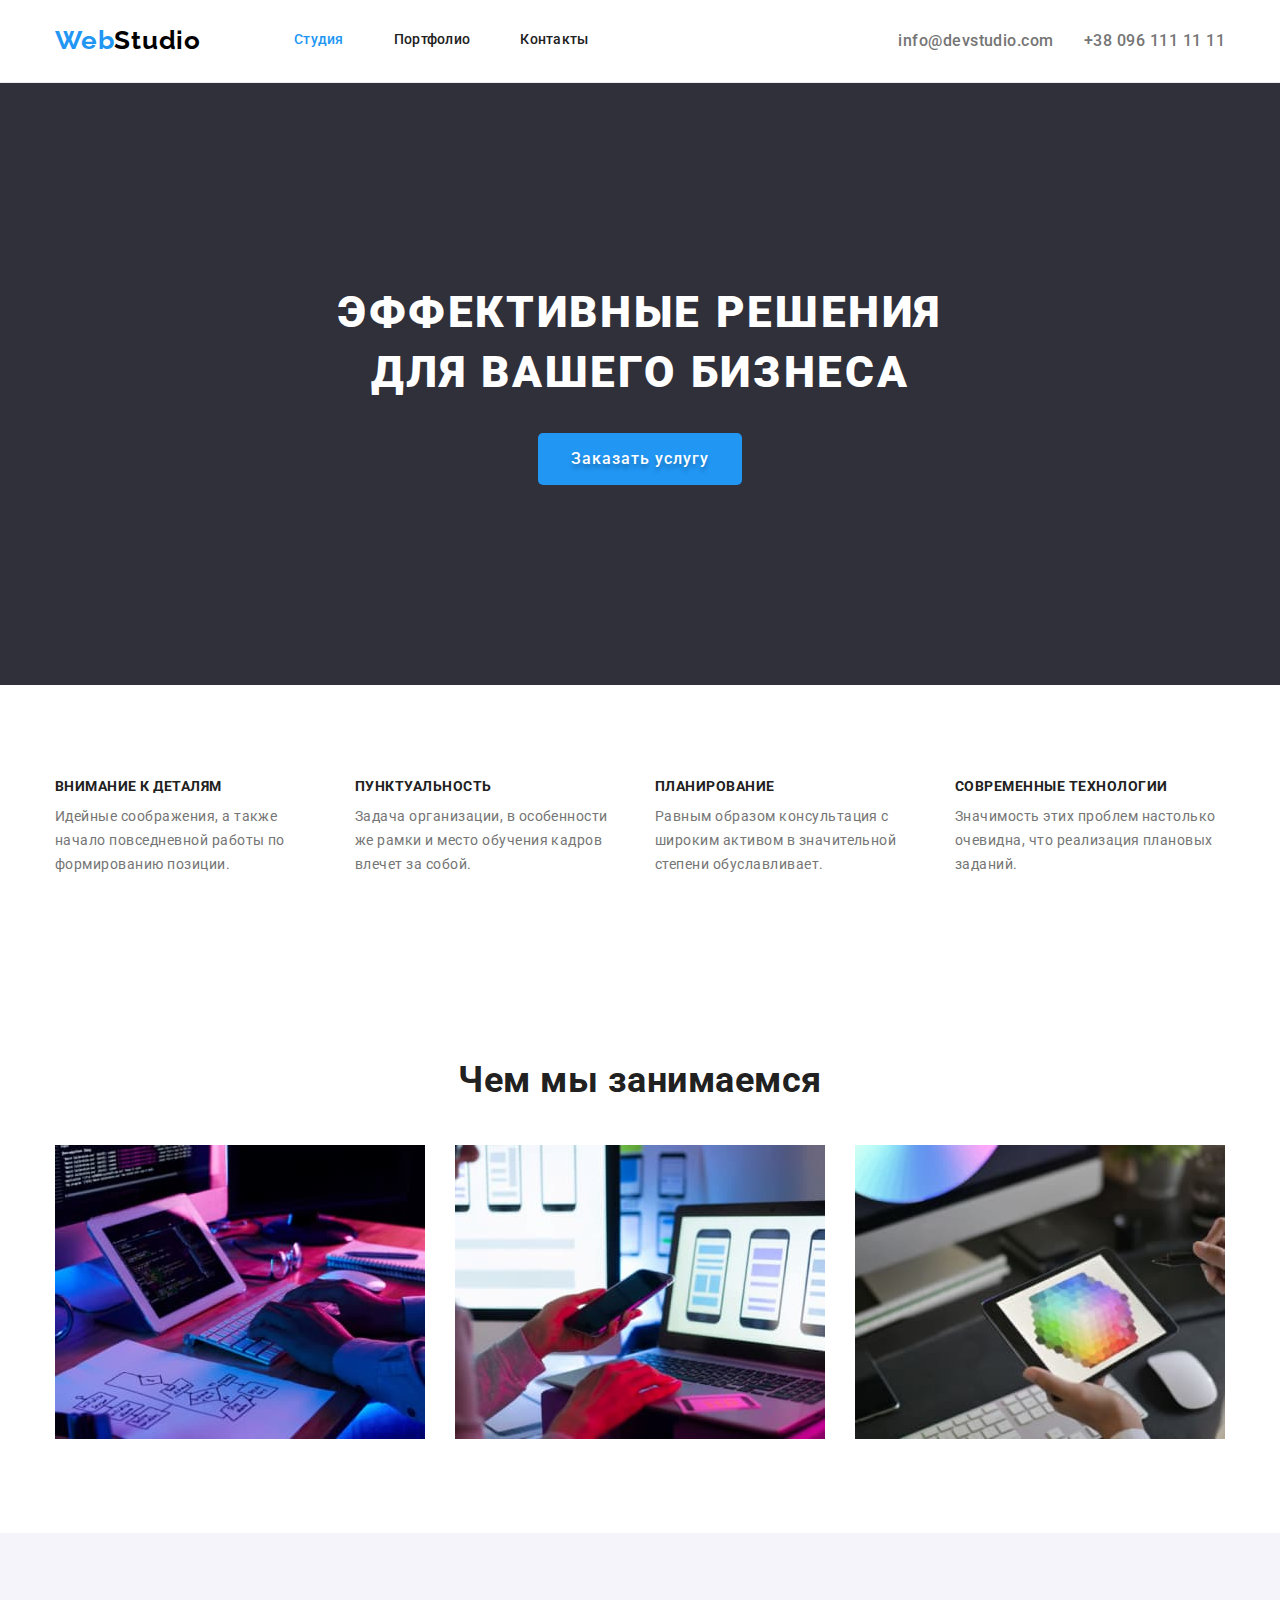
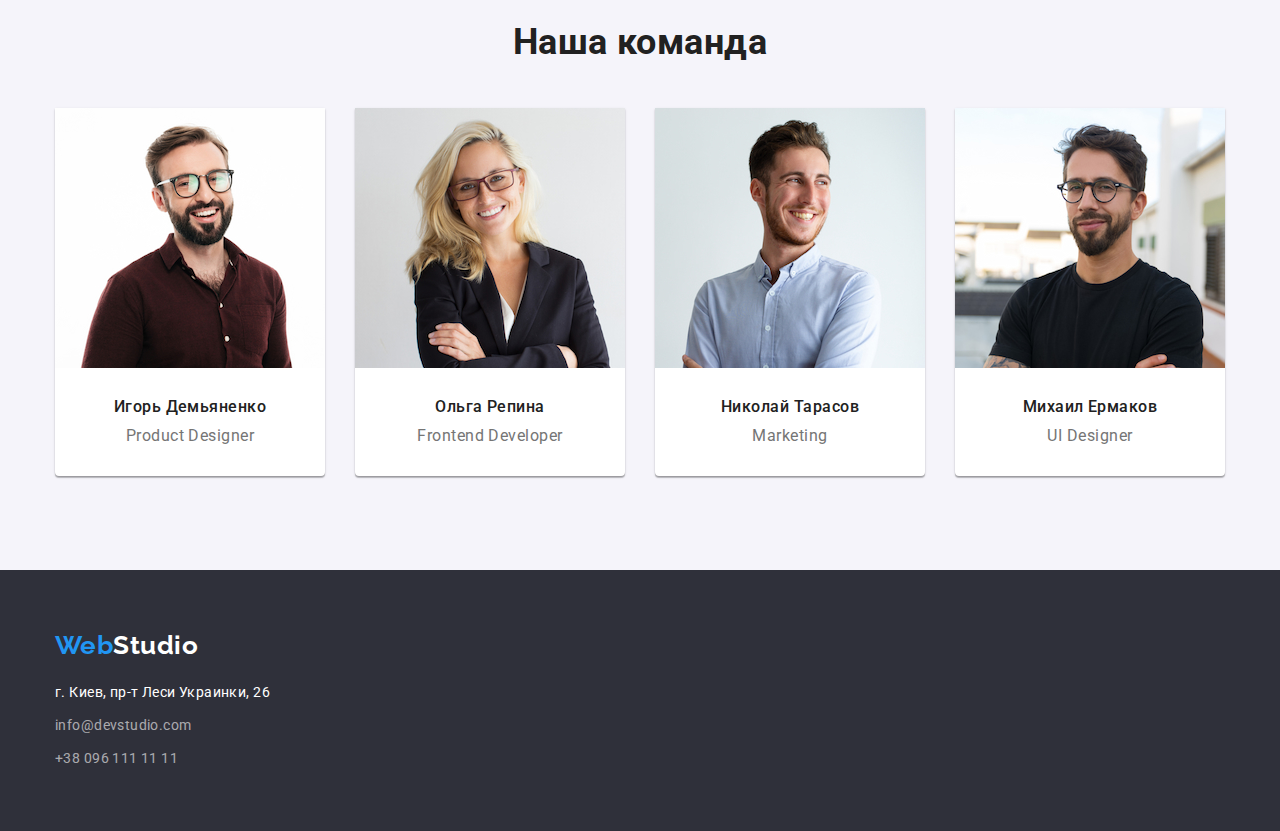
==== index.html @ 769a302e "Добавление файлов" ====
<!DOCTYPE html>
<html lang="ru">
  <head>
    <meta http-equiv="X-UA-Compatible" content="IE=Edge" />
    <meta charset="UTF-8" />
    <meta name="viewport" content="width=device-width, intial-scale=1.0" />
    <link
      href="https://fonts.googleapis.com/css2?family=Raleway:wght@700&family=Roboto:wght@400;500;700;900&display=swap"
      rel="stylesheet"
    />
    <link
      rel="stylesheet"
      href="https://cdnjs.cloudflare.com/ajax/libs/modern-normalize/1.0.0/modern-normalize.min.css"
    />
    <link rel="stylesheet" href="./css/styles.css" />
    <title>Webstudio</title>
  </head>
  <body>
    <!--Шапка страницы-->
    <header class="page-header">
      <!--Навигация страницы-->
      <div class="container nav-address">
        <nav class="nav">
          <ul class="site-nav list">
            <li>
              <a href="./index.html" class="logo"><span>Web</span>Studio</a>
            </li>
            <li class="list-item">
              <a href="./index.html" class="link active">Студия</a>
            </li>
            <li class="list-item">
              <a href="./portfolio.html" class="link">Портфолио</a>
            </li>
            <li class="list-item">
              <a href="./index.html" class="link">Контакты</a>
            </li>
          </ul>
        </nav>
        <ul class="address list">
          <li class="address-item">
            <a href="mailto:info@devstudio.com" class="site-address"
              >info@devstudio.com</a
            >
          </li>
          <li class="address-item">
            <a href="tel:+380961111111" class="site-address"
              >+38 096 111 11 11</a
            >
          </li>
        </ul>
      </div>
    </header>
    <!--Уникальный контент страницы-->
    <main>
      <!--Героик-->
      <section class="section hero">
        <div class="container">
          <h1 class="title-hero">Эффективные решения для вашего бизнеса</h1>
          <button type="button" class="button-hero">Заказать услугу</button>
        </div>
      </section>
      <!--Особенности-->
      <section class="section features">
        <div class="container">
          <h2 class="section-title visually-hidden">Особенности</h2>
          <ul class="list features-card">
            <li class="features-item">
              <h3 class="section-title">Внимание к деталям</h3>
              <p>
                Идейные соображения, а также начало повседневной работы по
                формированию позиции.
              </p>
            </li>

            <li class="features-item">
              <h3 class="section-title">Пунктуальность</h3>
              <p>
                Задача организации, в особенности же рамки и место обучения
                кадров влечет за собой.
              </p>
            </li>

            <li class="features-item">
              <h3 class="section-title">Планирование</h3>
              <p>
                Равным образом консультация с широким активом в значительной
                степени обуславливает.
              </p>
            </li>

            <li class="features-item">
              <h3 class="section-title">Современные технологии</h3>
              <p>
                Значимость этих проблем настолько очевидна, что реализация
                плановых заданий.
              </p>
            </li>
          </ul>
        </div>
      </section>
      <!--Чем мы занимаемся-->
      <section class="section features non-padding">
        <div class="container">
          <h2 class="section-title">Чем мы занимаемся</h2>
          <ul class="list ocupation-card">
            <li class="ocupation-item">
              <img
                src="./img/works-one.jpg"
                alt="Изображение рук на клавиатуре"
                width="370"
              />
            </li>
            <li class="ocupation-item">
              <img
                src="./img/works-two.jpg"
                alt="Изображение рук с телефоном"
                width="370"
              />
            </li>
            <li class="ocupation-item">
              <img
                src="./img/works-tree.jpg"
                alt="Изображение рук с планшетом"
                width="370"
              />
            </li>
          </ul>
        </div>
      </section>
      <!--Наша команда-->
      <section class="section teams">
        <div class="container">
          <h2 class="section-title">Наша команда</h2>
          <ul class="list teams-card">
            <li class="teams-item">
              <img
                src="./img/product-designer.jpg"
                alt="Игорь Демьяненко"
                width="270"
              />
              <div class="teams-item-name">
                <h3 class="section-title">Игорь Демьяненко</h3>
                <p lang="en">Product Designer</p>
              </div>
            </li>
            <li class="teams-item">
              <img src="./img/developer.jpg" alt="Ольга Репина" width="270" />
              <div class="teams-item-name">
                <h3 class="section-title">Ольга Репина</h3>
                <p lang="en">Frontend Developer</p>
              </div>
            </li>
            <li class="teams-item">
              <img
                src="./img/marketing.jpg"
                alt="Николай Тарасов"
                width="270"
              />
              <div class="teams-item-name">
                <h3 class="section-title">Николай Тарасов</h3>
                <p lang="en">Marketing</p>
              </div>
            </li>
            <li class="teams-item">
              <img src="./img/designer.jpg" alt="Михаил Ермаков" width="270" />
              <div class="teams-item-name">
                <h3 class="section-title">Михаил Ермаков</h3>
                <p lang="en">UI Designer</p>
              </div>
            </li>
          </ul>
        </div>
      </section>
    </main>
    <!--Подвал-->
    <footer class="footer">
      <div class="container">
        <div class="footer-logo-address">
          <a href="./index.html" class="footer-logo"><span>Web</span>Studio</a>
          <address class="footer-address">
            <p>г. Киев, пр-т Леси Украинки, 26</p>
            <a href="mailto:info@devstudio.com">info@devstudio.com</a>
            <a href="tel:+380961111111">+38 096 111 11 11</a>
          </address>
        </div>
      </div>
    </footer>
  </body>
</html>
---- css/styles.css ----
/*Цвет текста  для Студио #000000 */
/*Цвет текста  для заголовков #212121 */
/*Цвет текста  для хиро и футера #FFFFFF*/
/*Цвет текста  основной #757575 */
/*Цвет текста  акцент #2196F3 */
/*Цвет текста  акцент контент #188CE8 */
/*Цвет текста  адрес футера rgba(255, 255, 255, 0.6) */
/*Цвет для фона Особенности и чем мы занимаемся  #E5E5E5 */
/*Цвет для фона для хиро #2F303A */
/*Цвет для фона для шапки #FFFFFF */
/*Цвет для фона наша команда #FFFFFF */
/*Цвет для фона для футера #2F303A */
/*Цвет для фона вторая страница #E5E5E5 */
/*Цвет для фона для кнопок стр #F5F4FA */
/*Шрифт основной Roboto 400, 500, 700, 900 */
/*Шрифт основной Raleway 700 */

:root {
  --color-black: #000000;
  --color-white: #ffffff;
  --color-title: #212121;
  --color-text: #757575;
  --color-blue: #2196f3;
  --color-f-address: rgba(255, 255, 255, 0.6);
  --color-back-hf: #2f303a;
  --color-features: #e5e5e5;
  --color-bg-filter: #f5f4fa;
}
/*=============Components===============*/

html {
  box-sizing: border-box;
}

*,
*::after,
*::before {
  box-sizing: inherit;
}

h1,
h2,
h3,
p {
  margin-top: 0;
  margin-bottom: 0;
}

ul,
ol {
  margin-top: 0;
  margin-bottom: 0;
  padding-left: 0;
}

img {
  display: block;
}

body {
  background-color: var(--color-white);
  color: var(--color-text);
  font-family: Roboto, -apple-system, BlinkMacSystemFont, avenir next, avenir,
    segoe ui, helvetica neue, helvetica, Ubuntu, roboto, noto, arial, sans-serif;
  letter-spacing: 0.03em;
}

.visually-hidden {
  position: absolute !important;
  clip: rect(1px 1px 1px 1px);
  clip: rect(1px, 1px, 1px, 1px);
  padding: 0 !important;
  border: 0 !important;
  height: 1px !important;
  width: 1px !important;
  overflow: hidden;
}

.container {
  width: 1200px;
  padding-left: 15px;
  padding-right: 15px;
  margin: 0 auto;
}

.list {
  list-style: none;
}

.section {
  padding-bottom: 94px;
  padding-top: 94px;
}

/*=============End Components===============*/

/*=============HEADER=======================*/

.page-header {
  border-bottom: 1px solid #ececec;
}

.site-nav,
.address {
  display: flex;
}

/*=============LOGO=======================*/

.site-nav .logo {
  display: block;
  padding-top: 25px;
  padding-bottom: 24px;
  margin-right: 93px;

  color: var(--color-black);

  font-family: Raleway, -apple-system, BlinkMacSystemFont, avenir next, avenir,
    segoe ui, helvetica neue, helvetica, Ubuntu, roboto, noto, arial, sans-serif;
  font-weight: 700;
  font-size: 26px;
  line-height: 1.2;
  letter-spacing: 0.03em;
  text-decoration: none;
}

.site-nav .logo > span {
  color: var(--color-blue);
}

/*============= END LOGO=================*/

/*============= NAVIGATION - ADDRESS=================*/

.nav-address {
  display: flex;
  justify-content: space-between;
}

.site-nav .link {
  display: block;
  padding-top: 32px;
  padding-bottom: 32px;

  color: var(--color-title);

  font-weight: 500;
  letter-spacing: 0.02em;
  font-size: 14px;
  line-height: 1.14;
  text-decoration: none;
}

.site-nav .link:hover,
.site-nav .link:focus {
  color: var(--color-blue);
}

.list-item:not(:last-child) {
  margin-right: 50px;
}

.address-item:last-child {
  margin-left: 30px;
}

.link.active {
  color: var(--color-blue);
}
.address .site-address {
  display: block;
  padding-top: 32px;
  padding-bottom: 32px;

  color: var(--color-text);

  font-weight: 500;
  font-size: 16px;
  line-height: 1.14;
  text-decoration: none;
}

.address .site-address:hover,
.address .site-address:focus {
  color: var(--color-blue);
}

/*=============END NAVIGATION - ADDRESS=================*/

/*============= HERO =================*/

.section.hero {
  padding-bottom: 200px;
  padding-top: 200px;
}

.hero {
  background-color: var(--color-back-hf);
}

.section .title-hero {
  width: 640px;
  margin: 0 auto 30px;

  color: var(--color-white);
  text-transform: uppercase;
  font-weight: 900;
  font-size: 44px;
  line-height: 1.36;
  text-align: center;
  letter-spacing: 0.06em;
}

/*============= HERO-BUTTON =================*/

button.button-hero {
  display: inherit;
  padding: 10px 32px;
  border: 1px solid transparent;
  border-radius: 5px;
  margin: 0 auto;

  color: var(--color-white);

  background-color: var(--color-blue);
  cursor: pointer;
  font-family: inherit;
  font-weight: 500;
  font-size: 16px;
  line-height: 1.87;
  text-align: center;
  letter-spacing: 0.06em;
  text-shadow: 0px 4px 4px rgba(0, 0, 0, 0.25);
}

.hero button:hover,
.hero button:focus {
  border: 1px solid var(--color-black);
  cursor: pointer;
  font-family: inherit;
}

/*=============END HERO-BUTTON =================*/

/*=============END HERO=================*/

/*=============PORTFOLIO-FILTER=================*/

.filter-button-card {
  display: flex;
  justify-content: center;
  margin-bottom: 50px;
}

.button-card-item:not(:last-child) {
  margin-right: 8px;
}

button.button-filter {
  padding: 6px 22px;
  border-radius: 5px;
  border: none;

  color: var(--color-title);

  background-color: var(--color-bg-filter);

  cursor: pointer;
  font-family: inherit;
  font-weight: 500;
  font-size: 16px;
  line-height: 1.62;
  text-align: center;
  letter-spacing: 0.03em;
}

button.button-filter:active {
  color: var(--color-white);
  background-color: var(--color-blue);
}

.filter h3 {
  color: var(--color-title);
  font-size: 18px;
  line-height: 2;
  text-align: left;
  letter-spacing: 0.06em;
}

.filter p {
  font-size: 16px;
  line-height: 1.87;
  text-align: left;
}

/*============= END PORTFOLIO-FILTER=================*/

/*============= FEATURES ==================*/
/*
.non-padding {
  padding-top: 0;
}

.section.non-padding-bottom {
  padding-bottom: 0;
}
*/
.features-card {
  display: flex;
  flex-wrap: wrap;
  margin-left: -30px;
  margin-top: -30px;
}

.features-item {
  margin-left: 30px;
  margin-top: 30px;
  flex-basis: calc((100% - 120px) / 4);
}

.features h3 {
  color: var(--color-title);
  font-size: 14px;
  line-height: 1.14;
  text-align: left;
}

.features p {
  font-size: 14px;
  line-height: 1.71;
  text-align: left;
}

/*============= END FEATURES ==================*/

/*============= OCUPATION ==================*/

.ocupation-card {
  display: flex;
  flex-wrap: wrap;
  margin-left: -30px;
  margin-top: -30px;
}

.ocupation-item {
  margin-left: 30px;
  margin-top: 30px;
  flex-basis: calc((100% - 90px) / 3);
}

/*============= END OCUPATION ==================*/

/*============= TEAMS ==================*/

.teams {
  background-color: var(--color-bg-filter);
}

.teams-card {
  display: flex;
  flex-wrap: wrap;
  margin-left: -30px;
  margin-top: -30px;
}

.teams-item {
  margin-left: 30px;
  margin-top: 30px;
  flex-basis: calc((100% - 120px) / 4);
  background: #ffffff;
  box-shadow: 0px 1px 3px rgba(0, 0, 0, 0.12), 0px 1px 1px rgba(0, 0, 0, 0.14),
    0px 2px 1px rgba(0, 0, 0, 0.2);
  border-radius: 0px 0px 4px 4px;
}

.teams-item-name {
  padding: 30px;
}

.section h2 {
  color: var(--color-title);
  font-size: 36px;
  line-height: 0.85;
  text-align: center;
  margin-bottom: 50px;
}
.section h3 {
  margin-bottom: 10px;
}

.features-item .section-title {
  text-transform: uppercase;
}

.teams h3 {
  color: var(--color-title);
  font-weight: 500;
  font-size: 16px;
  line-height: 1.18;
  text-align: center;
}

.teams p {
  font-size: 16px;
  line-height: 1.18;
  text-align: center;
}

/*============= END TEAMS ==================*/

/*============= EXAMPLES ==================*/
.examples-name {
  padding: 20px 24px;
  border-right: 1px solid #eeeeee;
  border-left: 1px solid #eeeeee;
  border-bottom: 1px solid #eeeeee;
}

.examples-name h3,
.examples-name p {
  text-align: left;
}

.examples-name h3 {
  margin-bottom: 4px;
}

.examples-card {
  display: flex;
  flex-wrap: wrap;
  margin-left: -30px;
  margin-top: -30px;
}

.examples-item {
  margin-left: 30px;
  margin-top: 30px;
  flex-basis: calc((100% - 270px) / 9);
}

/*============= END EXAMPLES ==================*/

/*============= FOOTER ==================*/

.footer {
  background-color: var(--color-back-hf);
  padding-top: 60px;
  padding-bottom: 60px;
}

/*============= FOOTER - LOGO ==================*/

.footer .footer-logo {
  display: block;
  margin-bottom: 20px;
  color: var(--color-white);

  font-family: Raleway, -apple-system, BlinkMacSystemFont, avenir next, avenir,
    segoe ui, helvetica neue, helvetica, Ubuntu, roboto, noto, arial, sans-serif;
  font-weight: 700;
  font-size: 26px;
  line-height: 1.2;
  text-decoration: none;
}

.footer .footer-logo > span {
  color: var(--color-blue);
}

/*============= END FOOTER - LOGO ==================*/

/*============= FOOTER - ADDRESS ==================*/

.footer-address > p {
  color: var(--color-white);
}
.footer-address > a {
  color: var(--color-f-address);
  text-decoration: none;
}
.footer-address {
  font-style: normal;
  font-size: 14px;
  line-height: 1.71;
  letter-spacing: 0.03em;
}

.footer-address a {
  display: block;
  margin-top: 9px;
}

.footer-address:hover,
.footer-address:focus,
.footer-address > a:hover,
.footer-address > a:focus {
  color: var(--color-blue);
}
/*=============END FOOTER - ADDRESS ==================*/

/*=============END FOOTER ==================*/
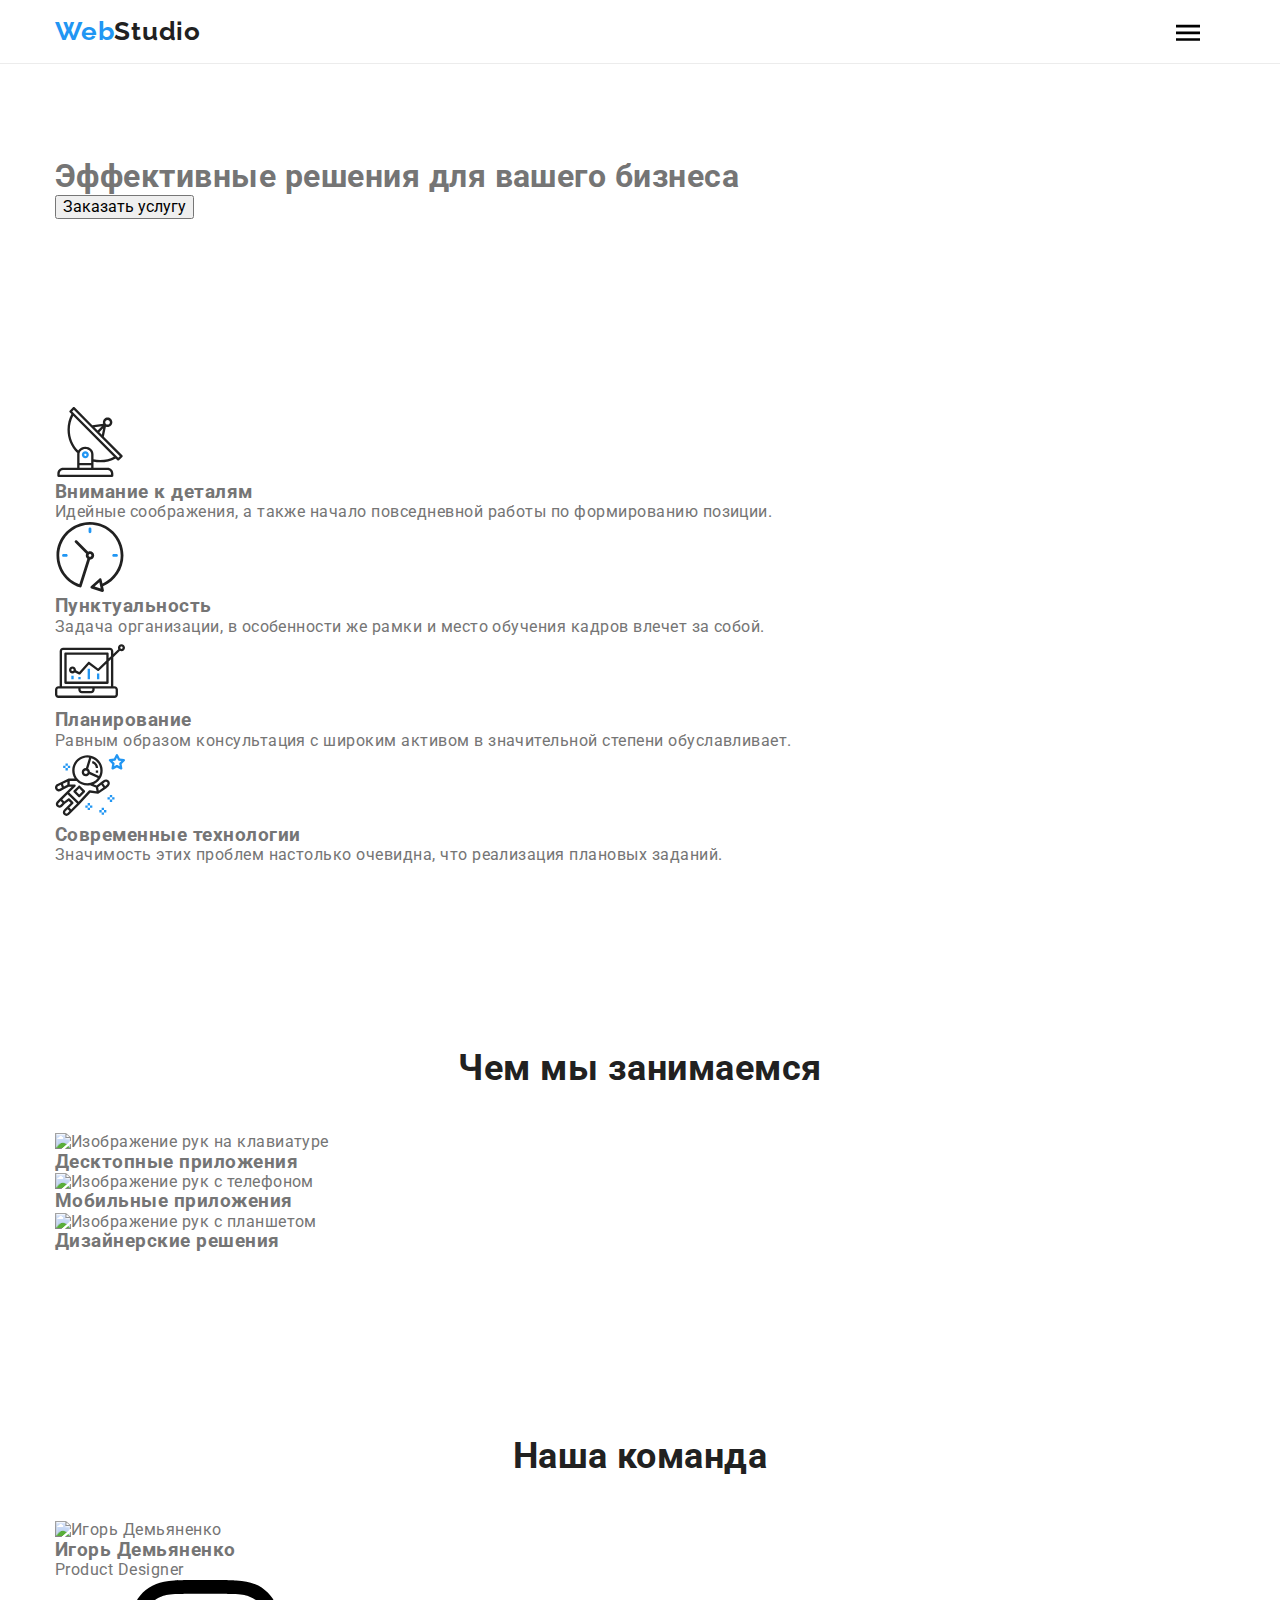
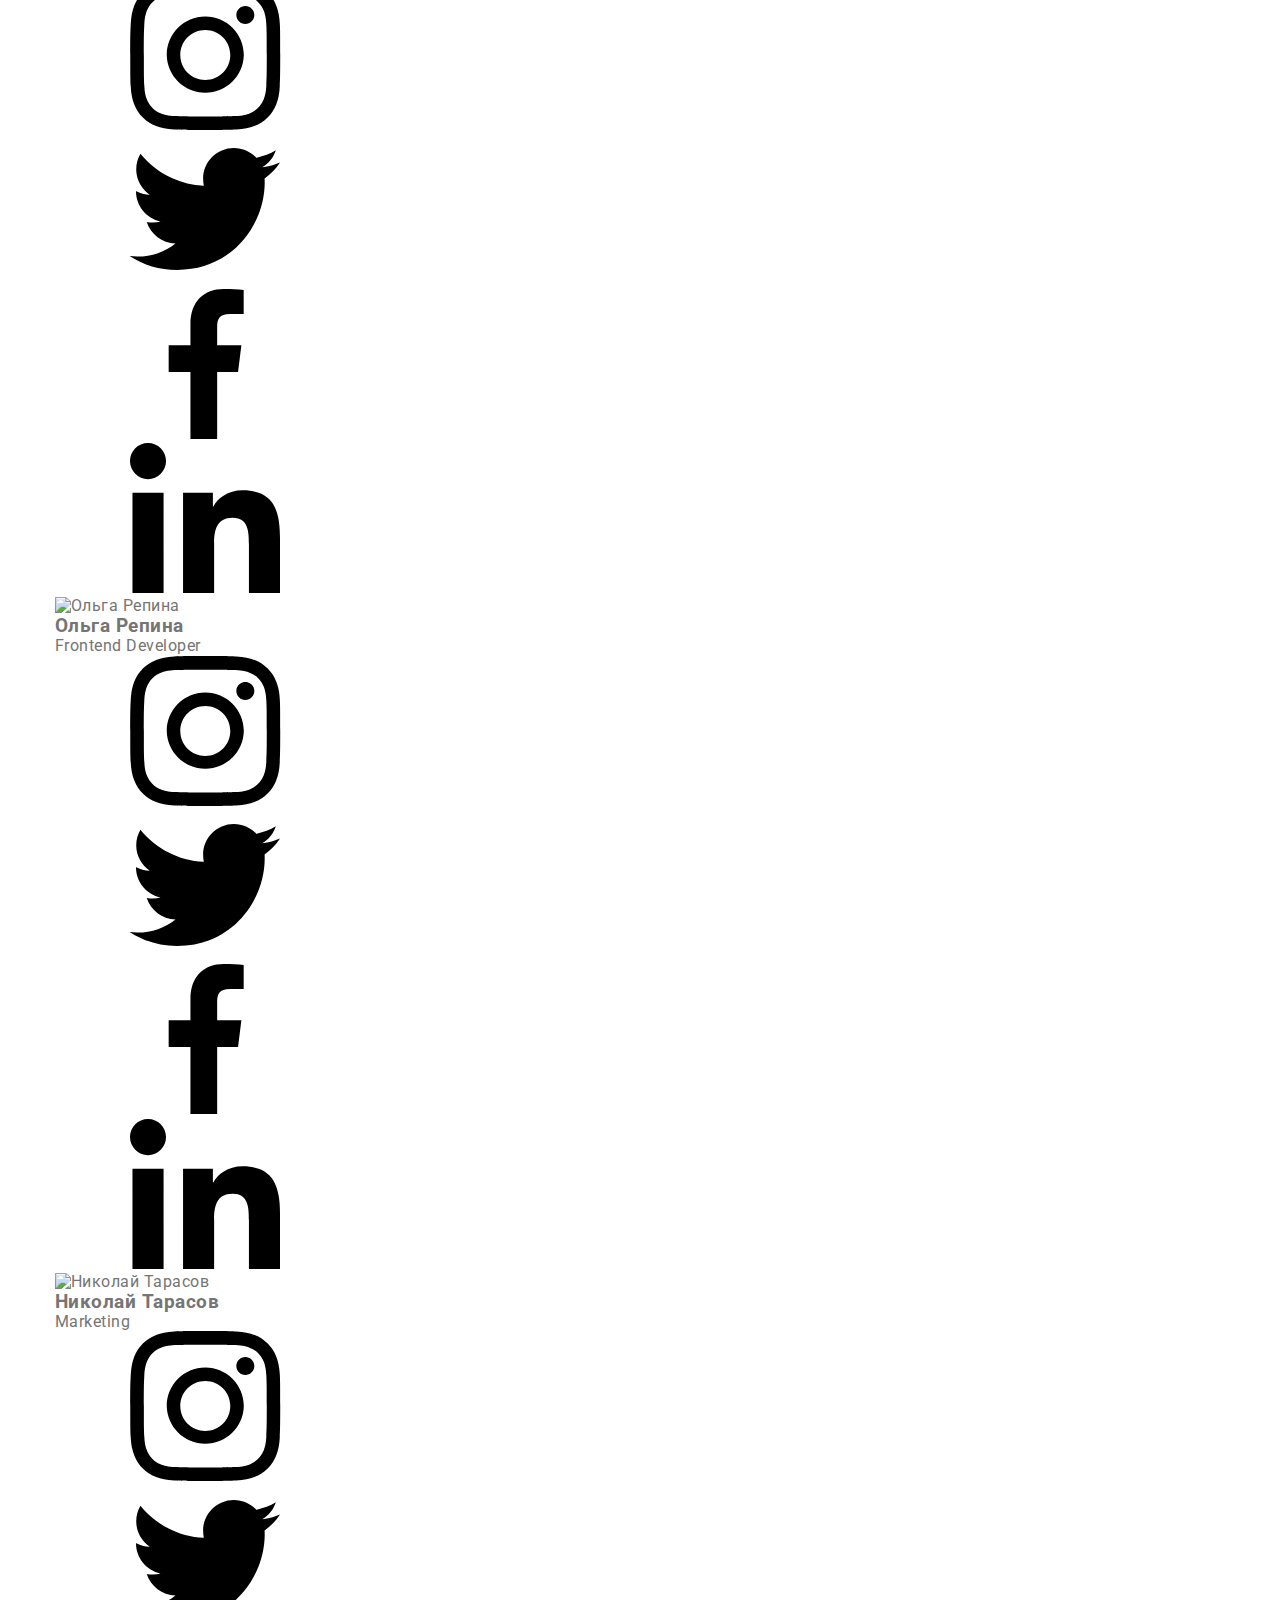
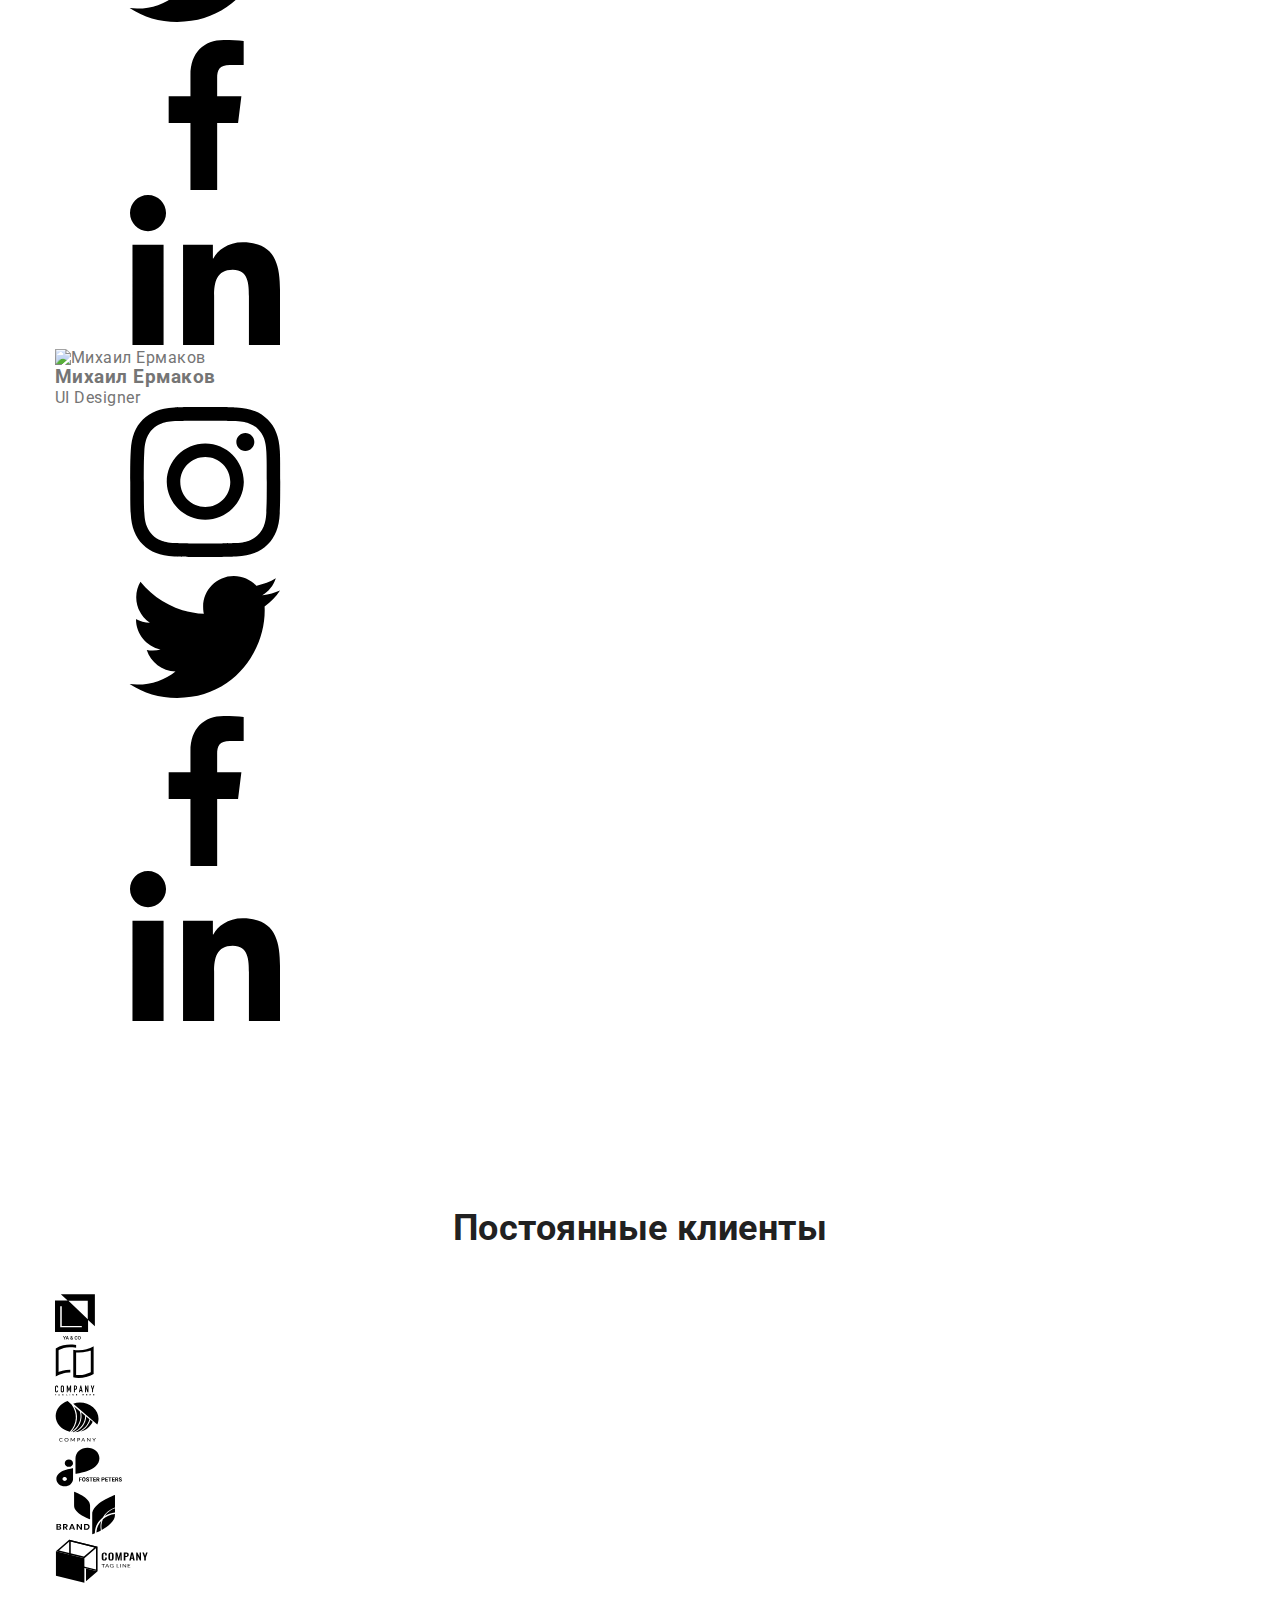
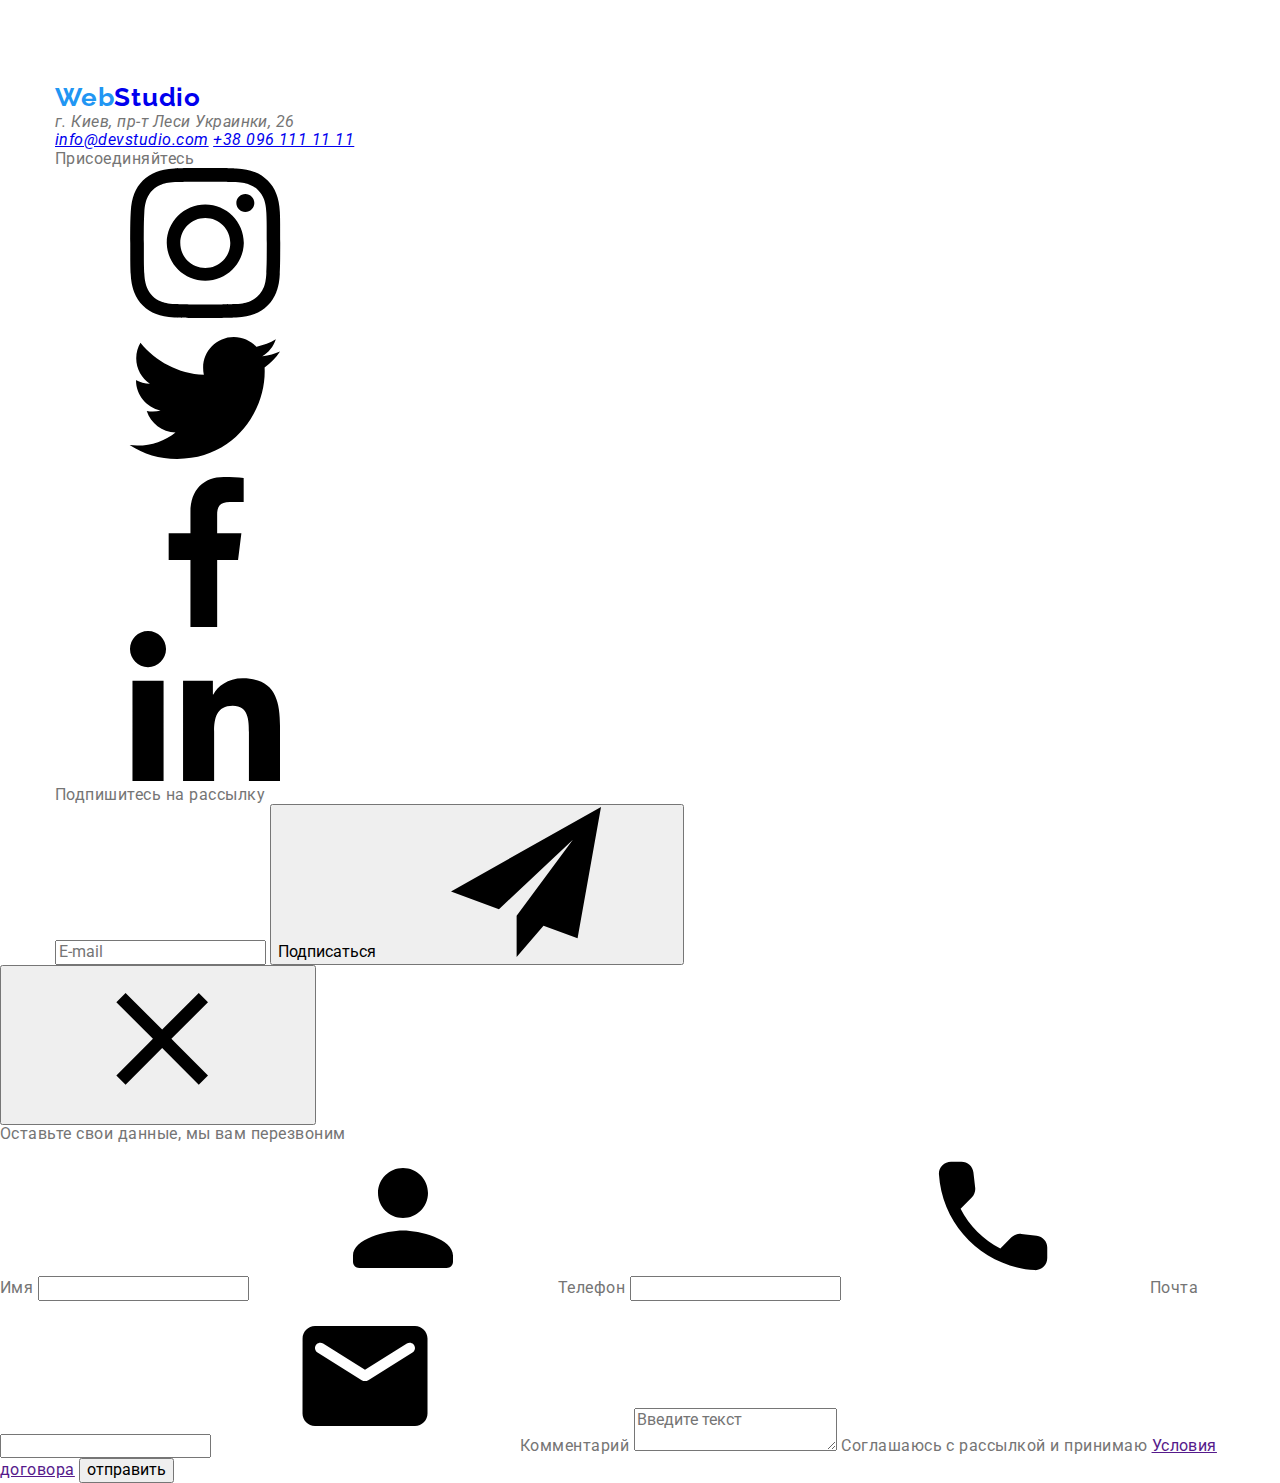
==== commit ce754dee: "Начало верстки" ====
--- a/index.html
+++ b/index.html
@@ -12,7 +12,7 @@
       rel="stylesheet"
       href="https://cdnjs.cloudflare.com/ajax/libs/modern-normalize/1.0.0/modern-normalize.min.css"
     />
-    <link rel="stylesheet" href="./css/styles.css" />
+    <link rel="stylesheet" href="./css/main.min.css" />
     <title>Webstudio</title>
   </head>
   <body>
@@ -20,77 +20,158 @@
     <header class="page-header">
       <!--Навигация страницы-->
       <div class="container nav-address">
+        <a href="./index.html" class="logo logo--in-mobile"
+          ><span class="logo--accent">Web</span>Studio</a
+        >
+        <button type="button" class="button__nav" data-menu-button>
+          <svg
+            width="40"
+            height="40"
+            aria-label="Переключатель мобильного меню"
+          >
+            <use
+              class="icon-close"
+              href="./img/sprite/icon.svg#icon-close-menu"
+            ></use>
+            <use class="icon-open" href="./img/sprite/icon.svg#icon-menu"></use>
+          </svg>
+        </button>
+        <div class="menu-tablet-desktop">
+          <nav class="nav">
+            <ul class="site-nav list">
+              <li class="site-nav__item">
+                <a href="./index.html" class="link active">Студия</a>
+              </li>
+              <li class="site-nav__item">
+                <a href="./portfolio.html" class="link">Портфолио</a>
+              </li>
+              <li class="site-nav__item">
+                <a href="./index.html" class="link">Контакты</a>
+              </li>
+            </ul>
+          </nav>
+          <ul class="address list">
+            <li class="address__item">
+              <a
+                href="mailto:info@devstudio.com"
+                class="address__mail-tell link"
+              >
+                <svg class="icon-mail-tell" width="16" height="12">
+                  <use href="./img/sprite/icon.svg#icon-mail"></use>
+                </svg>
+                info@devstudio.com</a
+              >
+            </li>
+            <li class="address__item">
+              <a href="tel:+380961111111" class="address__mail-tell link">
+                <svg class="icon-mail-tell" width="10" height="16">
+                  <use href="./img/sprite/icon.svg#icon-tell"></use>
+                </svg>
+                +38 096 111 11 11</a
+              >
+            </li>
+          </ul>
+        </div>
+      </div>
+    </header>
+    <div class="container menu" data-menu>
+      <div class="menu-mobile">
         <nav class="nav">
           <ul class="site-nav list">
-            <li>
-              <a href="./index.html" class="logo"><span>Web</span>Studio</a>
-            </li>
-            <li class="list-item">
+            <li class="site-nav__item">
               <a href="./index.html" class="link active">Студия</a>
             </li>
-            <li class="list-item">
+            <li class="site-nav__item">
               <a href="./portfolio.html" class="link">Портфолио</a>
             </li>
-            <li class="list-item">
+            <li class="site-nav__item">
               <a href="./index.html" class="link">Контакты</a>
             </li>
           </ul>
         </nav>
         <ul class="address list">
-          <li class="address-item">
-            <a href="mailto:info@devstudio.com" class="site-address"
-              >info@devstudio.com</a
+          <li class="address__item">
+            <a href="mailto:info@devstudio.com" class="address__mail-tell link">
+              <svg class="icon-mail-tell" width="16" height="12">
+                <use href="./img/sprite/icon.svg#icon-mail"></use>
+              </svg>
+              info@devstudio.com</a
             >
           </li>
-          <li class="address-item">
-            <a href="tel:+380961111111" class="site-address"
-              >+38 096 111 11 11</a
+          <li class="address__item">
+            <a href="tel:+380961111111" class="address__mail-tell link">
+              <svg class="icon-mail-tell" width="10" height="16">
+                <use href="./img/sprite/icon.svg#icon-tell"></use>
+              </svg>
+              +38 096 111 11 11</a
             >
           </li>
         </ul>
       </div>
-    </header>
+    </div>
     <!--Уникальный контент страницы-->
     <main>
       <!--Героик-->
       <section class="section hero">
         <div class="container">
-          <h1 class="title-hero">Эффективные решения для вашего бизнеса</h1>
-          <button type="button" class="button-hero">Заказать услугу</button>
+          <h1 class="title__hero">Эффективные решения для вашего бизнеса</h1>
+          <button type="button" class="button__hero" data-modal-open>
+            Заказать услугу
+          </button>
         </div>
       </section>
       <!--Особенности-->
       <section class="section features">
         <div class="container">
-          <h2 class="section-title visually-hidden">Особенности</h2>
-          <ul class="list features-card">
-            <li class="features-item">
-              <h3 class="section-title">Внимание к деталям</h3>
-              <p>
+          <h2 class="visually-hidden">Особенности</h2>
+          <ul class="list features__card">
+            <li class="features__item">
+              <div class="features__icon">
+                <svg class="item-icon" width="70" height="70">
+                  <use href="./img/sprite/icon.svg#icon-antenna"></use>
+                </svg>
+              </div>
+              <h3 class="features__title">Внимание к деталям</h3>
+              <p class="features__discription">
                 Идейные соображения, а также начало повседневной работы по
                 формированию позиции.
               </p>
             </li>
 
-            <li class="features-item">
-              <h3 class="section-title">Пунктуальность</h3>
-              <p>
+            <li class="features__item">
+              <div class="features__icon">
+                <svg class="item-icon" width="70" height="70">
+                  <use href="./img/sprite/icon.svg#icon-clock"></use>
+                </svg>
+              </div>
+              <h3 class="features__title">Пунктуальность</h3>
+              <p class="features__discription">
                 Задача организации, в особенности же рамки и место обучения
                 кадров влечет за собой.
               </p>
             </li>
 
-            <li class="features-item">
-              <h3 class="section-title">Планирование</h3>
-              <p>
+            <li class="features__item">
+              <div class="features__icon">
+                <svg class="item-icon" width="70" height="70">
+                  <use href="./img/sprite/icon.svg#icon-diagram"></use>
+                </svg>
+              </div>
+              <h3 class="features__title">Планирование</h3>
+              <p class="features__discription">
                 Равным образом консультация с широким активом в значительной
                 степени обуславливает.
               </p>
             </li>
 
-            <li class="features-item">
-              <h3 class="section-title">Современные технологии</h3>
-              <p>
+            <li class="features__item">
+              <div class="features__icon">
+                <svg class="item-icon" width="70" height="70">
+                  <use href="./img/sprite/icon.svg#icon-astronaut"></use>
+                </svg>
+              </div>
+              <h3 class="features__title">Современные технологии</h3>
+              <p class="features__discription">
                 Значимость этих проблем настолько очевидна, что реализация
                 плановых заданий.
               </p>
@@ -99,30 +180,33 @@
         </div>
       </section>
       <!--Чем мы занимаемся-->
-      <section class="section features non-padding">
+      <section class="section ocupation">
         <div class="container">
-          <h2 class="section-title">Чем мы занимаемся</h2>
-          <ul class="list ocupation-card">
-            <li class="ocupation-item">
-              <img
-                src="./img/works-one.jpg"
+          <h2 class="title-section">Чем мы занимаемся</h2>
+          <ul class="list ocupation__card">
+            <li class="ocupation__item">
+              <img
+                src="./img/featured/works-one.jpg"
                 alt="Изображение рук на клавиатуре"
                 width="370"
               />
-            </li>
-            <li class="ocupation-item">
-              <img
-                src="./img/works-two.jpg"
+              <h3 class="ocupation__meta">Десктопные приложения</h3>
+            </li>
+            <li class="ocupation__item">
+              <img
+                src="./img/featured/works-two.jpg"
                 alt="Изображение рук с телефоном"
                 width="370"
               />
-            </li>
-            <li class="ocupation-item">
-              <img
-                src="./img/works-tree.jpg"
+              <h3 class="ocupation__meta">Мобильные приложения</h3>
+            </li>
+            <li class="ocupation__item">
+              <img
+                src="./img/featured/works-tree.jpg"
                 alt="Изображение рук с планшетом"
                 width="370"
               />
+              <h3 class="ocupation__meta">Дизайнерские решения</h3>
             </li>
           </ul>
         </div>
@@ -130,60 +214,381 @@
       <!--Наша команда-->
       <section class="section teams">
         <div class="container">
-          <h2 class="section-title">Наша команда</h2>
-          <ul class="list teams-card">
-            <li class="teams-item">
-              <img
-                src="./img/product-designer.jpg"
+          <h2 class="title-section">Наша команда</h2>
+          <ul class="list teams__card">
+            <li class="teams__item">
+              <img
+                src="./img/teams/product-designer.jpg"
                 alt="Игорь Демьяненко"
                 width="270"
               />
-              <div class="teams-item-name">
-                <h3 class="section-title">Игорь Демьяненко</h3>
-                <p lang="en">Product Designer</p>
-              </div>
-            </li>
-            <li class="teams-item">
-              <img src="./img/developer.jpg" alt="Ольга Репина" width="270" />
-              <div class="teams-item-name">
-                <h3 class="section-title">Ольга Репина</h3>
-                <p lang="en">Frontend Developer</p>
-              </div>
-            </li>
-            <li class="teams-item">
-              <img
-                src="./img/marketing.jpg"
+              <div class="teams__item--padding">
+                <h3 class="teams__name">Игорь Демьяненко</h3>
+                <p class="teams__discription" lang="en">Product Designer</p>
+                <ul class="social-list list">
+                  <li class="social-list__item">
+                    <a href="" class="social-list__link teams__link--color">
+                      <svg class="social-list__icon teams__icon--color">
+                        <use href="./img/sprite/icon.svg#icon-instagram"></use>
+                      </svg>
+                    </a>
+                  </li>
+                  <li class="social-list__item">
+                    <a href="" class="social-list__link teams__link--color">
+                      <svg class="social-list__icon teams__icon--color">
+                        <use href="./img/sprite/icon.svg#icon-twitter"></use>
+                      </svg>
+                    </a>
+                  </li>
+                  <li class="social-list__item">
+                    <a href="" class="social-list__link teams__link--color">
+                      <svg class="social-list__icon teams__icon--color">
+                        <use href="./img/sprite/icon.svg#icon-facebook"></use>
+                      </svg>
+                    </a>
+                  </li>
+                  <li class="social-list__item">
+                    <a href="" class="social-list__link teams__link--color">
+                      <svg class="social-list__icon teams__icon--color">
+                        <use href="./img/sprite/icon.svg#icon-linkedin"></use>
+                      </svg>
+                    </a>
+                  </li>
+                </ul>
+              </div>
+            </li>
+            <li class="teams__item">
+              <img
+                src="./img/teams/developer.jpg"
+                alt="Ольга Репина"
+                width="270"
+              />
+              <div class="teams__item--padding">
+                <h3 class="teams__name">Ольга Репина</h3>
+                <p class="teams__discription" lang="en">Frontend Developer</p>
+                <ul class="social-list list">
+                  <li class="social-list__item">
+                    <a href="" class="social-list__link teams__link--color">
+                      <svg class="social-list__icon teams__icon--color">
+                        <use href="./img/sprite/icon.svg#icon-instagram"></use>
+                      </svg>
+                    </a>
+                  </li>
+                  <li class="social-list__item">
+                    <a href="" class="social-list__link teams__link--color">
+                      <svg class="social-list__icon teams__icon--color">
+                        <use href="./img/sprite/icon.svg#icon-twitter"></use>
+                      </svg>
+                    </a>
+                  </li>
+                  <li class="social-list__item">
+                    <a href="" class="social-list__link teams__link--color">
+                      <svg class="social-list__icon teams__icon--color">
+                        <use href="./img/sprite/icon.svg#icon-facebook"></use>
+                      </svg>
+                    </a>
+                  </li>
+                  <li class="social-list__item">
+                    <a href="" class="social-list__link teams__link--color">
+                      <svg class="social-list__icon teams__icon--color">
+                        <use href="./img/sprite/icon.svg#icon-linkedin"></use>
+                      </svg>
+                    </a>
+                  </li>
+                </ul>
+              </div>
+            </li>
+            <li class="teams__item">
+              <img
+                src="./img/teams/marketing.jpg"
                 alt="Николай Тарасов"
                 width="270"
               />
-              <div class="teams-item-name">
-                <h3 class="section-title">Николай Тарасов</h3>
-                <p lang="en">Marketing</p>
-              </div>
-            </li>
-            <li class="teams-item">
-              <img src="./img/designer.jpg" alt="Михаил Ермаков" width="270" />
-              <div class="teams-item-name">
-                <h3 class="section-title">Михаил Ермаков</h3>
-                <p lang="en">UI Designer</p>
+              <div class="teams__item--padding">
+                <h3 class="teams__name">Николай Тарасов</h3>
+                <p class="teams__discription" lang="en">Marketing</p>
+                <ul class="social-list list">
+                  <li class="social-list__item">
+                    <a href="" class="social-list__link teams__link--color">
+                      <svg class="social-list__icon teams__icon--color">
+                        <use href="./img/sprite/icon.svg#icon-instagram"></use>
+                      </svg>
+                    </a>
+                  </li>
+                  <li class="social-list__item">
+                    <a href="" class="social-list__link teams__link--color">
+                      <svg class="social-list__icon teams__icon--color">
+                        <use href="./img/sprite/icon.svg#icon-twitter"></use>
+                      </svg>
+                    </a>
+                  </li>
+                  <li class="social-list__item">
+                    <a href="" class="social-list__link teams__link--color">
+                      <svg class="social-list__icon teams__icon--color">
+                        <use href="./img/sprite/icon.svg#icon-facebook"></use>
+                      </svg>
+                    </a>
+                  </li>
+                  <li class="social-list__item">
+                    <a href="" class="social-list__link teams__link--color">
+                      <svg class="social-list__icon teams__icon--color">
+                        <use href="./img/sprite/icon.svg#icon-linkedin"></use>
+                      </svg>
+                    </a>
+                  </li>
+                </ul>
+              </div>
+            </li>
+            <li class="teams__item">
+              <img
+                src="./img/teams/designer.jpg"
+                alt="Михаил Ермаков"
+                width="270"
+              />
+              <div class="teams__item--padding">
+                <h3 class="teams__name">Михаил Ермаков</h3>
+                <p class="teams__discription" lang="en">UI Designer</p>
+                <ul class="social-list list">
+                  <li class="social-list__item">
+                    <a href="" class="social-list__link teams__link--color">
+                      <svg class="social-list__icon teams__icon--color">
+                        <use href="./img/sprite/icon.svg#icon-instagram"></use>
+                      </svg>
+                    </a>
+                  </li>
+                  <li class="social-list__item">
+                    <a href="" class="social-list__link teams__link--color">
+                      <svg class="social-list__icon teams__icon--color">
+                        <use href="./img/sprite/icon.svg#icon-twitter"></use>
+                      </svg>
+                    </a>
+                  </li>
+                  <li class="social-list__item">
+                    <a href="" class="social-list__link teams__link--color">
+                      <svg class="social-list__icon teams__icon--color">
+                        <use href="./img/sprite/icon.svg#icon-facebook"></use>
+                      </svg>
+                    </a>
+                  </li>
+                  <li class="social-list__item">
+                    <a href="" class="social-list__link teams__link--color">
+                      <svg class="social-list__icon teams__icon--color">
+                        <use href="./img/sprite/icon.svg#icon-linkedin"></use>
+                      </svg>
+                    </a>
+                  </li>
+                </ul>
               </div>
             </li>
           </ul>
         </div>
       </section>
     </main>
+    <!--Постоянные клиента-->
+    <section class="section clients">
+      <div class="container">
+        <h2 class="title-section">Постоянные клиенты</h2>
+        <ul class="list clients-card">
+          <li class="clents-item">
+            <a href="" class="clients__link">
+              <svg class="clients__icon" width="40" height="46">
+                <use href="./img/sprite/icon.svg#icon-yaco"></use>
+              </svg>
+            </a>
+          </li>
+          <li class="clents-item">
+            <a href="" class="clients__link">
+              <svg class="clients__icon" width="40" height="52">
+                <use href="./img/sprite/icon.svg#icon-agline"></use>
+              </svg>
+            </a>
+          </li>
+          <li class="clents-item">
+            <a href="" class="clients__link">
+              <svg class="clients__icon" width="44" height="42">
+                <use href="./img/sprite/icon.svg#icon-company"></use>
+              </svg>
+            </a>
+          </li>
+          <li class="clents-item">
+            <a href="" class="clients__link">
+              <svg class="clients__icon" width="84" height="40">
+                <use href="./img/sprite/icon.svg#icon-foster"></use>
+              </svg>
+            </a>
+          </li>
+          <li class="clents-item">
+            <a href="" class="clients__link">
+              <svg class="clients__icon" width="62" height="44">
+                <use href="./img/sprite/icon.svg#icon-brand"></use>
+              </svg>
+            </a>
+          </li>
+          <li class="clents-item">
+            <a href="" class="clients__link">
+              <svg class="clients__icon" width="94" height="44">
+                <use href="./img/sprite/icon.svg#icon-tagline"></use>
+              </svg>
+            </a>
+          </li>
+        </ul>
+      </div>
+    </section>
     <!--Подвал-->
     <footer class="footer">
-      <div class="container">
-        <div class="footer-logo-address">
-          <a href="./index.html" class="footer-logo"><span>Web</span>Studio</a>
-          <address class="footer-address">
+      <div class="container footer--collect">
+        <div class="logo-address--right">
+          <a href="./index.html" class="logo"
+            ><span class="logo--accent">Web</span>Studio</a
+          >
+          <address class="footer__address">
             <p>г. Киев, пр-т Леси Украинки, 26</p>
             <a href="mailto:info@devstudio.com">info@devstudio.com</a>
             <a href="tel:+380961111111">+38 096 111 11 11</a>
           </address>
         </div>
+        <div class="footer-social">
+          <p class="footer-social--action">Присоединяйтесь</p>
+          <ul class="social-list list">
+            <li class="social-list__item">
+              <a href="" class="social-list__link footer__link--color">
+                <svg class="social-list__icon footer__icon--color">
+                  <use href="./img/sprite/icon.svg#icon-instagram"></use>
+                </svg>
+              </a>
+            </li>
+            <li class="social-list__item">
+              <a href="" class="social-list__link footer__link--color">
+                <svg class="social-list__icon footer__icon--color">
+                  <use href="./img/sprite/icon.svg#icon-twitter"></use>
+                </svg>
+              </a>
+            </li>
+            <li class="social-list__item">
+              <a href="" class="social-list__link footer__link--color">
+                <svg class="social-list__icon footer__icon--color">
+                  <use href="./img/sprite/icon.svg#icon-facebook"></use>
+                </svg>
+              </a>
+            </li>
+            <li class="social-list__item">
+              <a href="" class="social-list__link footer__link--color">
+                <svg class="social-list__icon footer__icon--color">
+                  <use href="./img/sprite/icon.svg#icon-linkedin"></use>
+                </svg>
+              </a>
+            </li>
+          </ul>
+        </div>
+        <div class="footer-subscription">
+          <p class="footer-social--action">Подпишитесь на рассылку</p>
+          <form action="#" class="subscription-form">
+            <label class="subscription-form__field">
+              <span class="subscription-form__wrapper">
+                <input
+                  type="email"
+                  name="user-email"
+                  class="subscription-form__input"
+                  placeholder="E-mail"
+                  required
+                />
+              </span>
+            </label>
+            <button type="submit" class="subscription-form__btn">
+              Подписаться<svg class="subscription-form__icon">
+                <use href="./img/sprite/icon.svg#icon-icon-send"></use>
+              </svg>
+            </button>
+          </form>
+        </div>
       </div>
     </footer>
+    <!--is-hidden вставить к backdrop-->
+    <div class="backdrop is-hidden" data-modal>
+      <div class="modal">
+        <button type="button" class="modal__close-btn" data-modal-close>
+          <svg class="modal__btn-icon">
+            <use href="./img/sprite/icon.svg#icon-close-modal"></use>
+          </svg>
+        </button>
+        <form action="#" class="modal-form">
+          <p class="modal-form__head">
+            Оставьте свои данные, мы вам перезвоним
+          </p>
+          <label class="modal-form__field">
+            Имя
+            <span class="modal-form__input--wrapper">
+              <input
+                type="text"
+                name="user-name"
+                class="modal-form__input"
+                placeholder=" "
+                required
+                minlength="2"
+              />
+              <svg class="modal-form__icon">
+                <use href="./img/sprite/icon.svg#icon-person-modal"></use>
+              </svg>
+            </span>
+          </label>
+          <label class="modal-form__field">
+            Телефон
+            <span class="modal-form__input--wrapper">
+              <input
+                type="tel"
+                name="user-phone"
+                class="modal-form__input"
+                placeholder=" "
+                pattern="[0-9]{3}-[0-9]{3}-[0-9]{2}-[0-9]{2}"
+                title="096-999-99-99"
+                required
+              />
+              <svg class="modal-form__icon">
+                <use href="./img/sprite/icon.svg#icon-phone-modal"></use>
+              </svg>
+            </span>
+          </label>
+          <label class="modal-form__field">
+            Почта
+            <span class="modal-form__input--wrapper">
+              <input
+                type="email"
+                name="user-email"
+                class="modal-form__input"
+                placeholder=" "
+                required
+              />
+              <svg class="modal-form__icon">
+                <use href="./img/sprite/icon.svg#icon-email-modal"></use>
+              </svg>
+            </span>
+          </label>
+          <label class="modal-form__field">
+            Комментарий
+            <textarea
+              name="user-message"
+              class="modal-form__message"
+              placeholder="Введите текст"
+            ></textarea>
+          </label>
+          <input
+            type="checkbox"
+            name="user-policy"
+            class="modal-form__check visually-hidden"
+            id="user-policy"
+            required
+          />
+          <label for="user-policy" class="modal-form__checkbox-desc"
+            >Соглашаюсь с рассылкой и принимаю
+            <a href="" class="modal-form__checkbox-link"
+              >Условия договора</a
+            ></label
+          >
+          <button type="submit" class="modal-form__btn">отправить</button>
+        </form>
+      </div>
+    </div>
+    <script src="js/menu.js"></script>
+    <script src="./js/modal.js"></script>
   </body>
 </html>
--- a/css/main.min.css
+++ b/css/main.min.css
@@ -0,0 +1,4 @@
+.visually-hidden{position:absolute !important;clip:rect(1px 1px 1px 1px);clip:rect(1px, 1px, 1px, 1px);padding:0 !important;border:0 !important;height:1px !important;width:1px !important;overflow:hidden}:root{--color-black: #000000;--color-white: #ffffff;--color-title: #212121;--color-text: #757575;--color-blue: #2196f3;--color-f-address: rgba(255, 255, 255, 0.6);--color-back-hf: #2f303a;--color-features: #e5e5e5;--color-bg-filter: #f5f4fa;--main-font: Roboto, -apple-system, BlinkMacSystemFont, avenir next, avenir,
+    segoe ui, helvetica neue, helvetica, Ubuntu, roboto, noto, arial, sans-serif;--card-count-item: 1;--gap-left: 30px;--gap-top: 30px;--fast: 500ms;--slow: 250ms;--cubic: cubic-bezier(0.4, 0, 0.2, 1)}html{box-sizing:border-box}*,*::after,*::before{box-sizing:inherit}h1,h2,h3,p{margin-top:0;margin-bottom:0}ul,ol{margin-top:0;margin-bottom:0;padding-left:0}img{display:block;max-width:100%;height:auto}.list{list-style:none}body{background-color:var(--color-white);color:var(--color-text);font-family:var(--main-font);letter-spacing:0.03em}.container{width:100%;padding-left:15px;padding-right:15px}@media screen and (min-width: 480px){.container{max-width:480px;margin:0 auto}}@media screen and (min-width: 7680px){.container{max-width:768px}}@media screen and (min-width: 1200px){.container{max-width:1200px}}.section{padding-bottom:94px;padding-top:94px}.title-section{color:var(--color-title);font-size:36px;line-height:0.85;text-align:center;margin-bottom:50px}.logo{font-size:26px;line-height:1.2;letter-spacing:.03em;font-family:Raleway, -apple-system, BlinkMacSystemFont, avenir next, avenir,+ segoe ui, helvetica neue, helvetica, Ubuntu, roboto, noto, arial, sans-serif;font-weight:700;text-decoration:none}.logo--accent{color:var(--color-blue)}.page-header{border-bottom:1px solid #ececec}.nav-address{position:relative}.menu-tablet-desktop{display:none}.logo--in-mobile{display:inline-block;color:var(--color-title);padding-top:16px;padding-bottom:16px;margin-right:auto}.button__nav{position:absolute;z-index:100;top:55%;right:0;background-color:transparent;fill:var(--color-black);transform:translate(-50%, -50%);transition:fill 250ms cubic-bezier(0.4, 0, 0.2, 1);border:none}.button__nav:hover,.button__nav:focus{fill:var(--color-blue)}.icon-close{display:none}.button__nav.is-open .icon-close{display:block}.button__nav.icon-close .icon-open{display:none}.menu{position:fixed;top:0;left:0;background:var(--color-white);box-shadow:0px 4px 8px rgba(0,0,0,0.04),0px 2px 4px rgba(0,0,0,0.08),0px 1px 3px rgba(0,0,0,0.16)}@media screen and (min-width: 480px){.menu{display:none}}.menu-mobile{padding:40px 48px}.menu__close-btn{position:absolute;top:8px;right:8px;width:30px;height:30px;border-radius:50%;background-color:var(--color-white);border:1px solid rgba(0,0,0,0.1);cursor:pointer}.menu__btn-icon{position:absolute;top:50%;height:50%;width:18px;height:18px;fill:var(--color-black);transform:translate(-50%, -50%);transition:fill 500ms cubic-bezier(0.4, 0, 0.2, 1)}.menu__close-btn:hover .menu__btn-icon,.menu__close-btn:active .menu__btn-icon,.menu__close-btn:focus .menu__btn-icon{fill:var(--color-blue)}.is-open{opacity:0;visibility:hidden;pointer-events:none}
+/*# sourceMappingURL=main.min.css.map */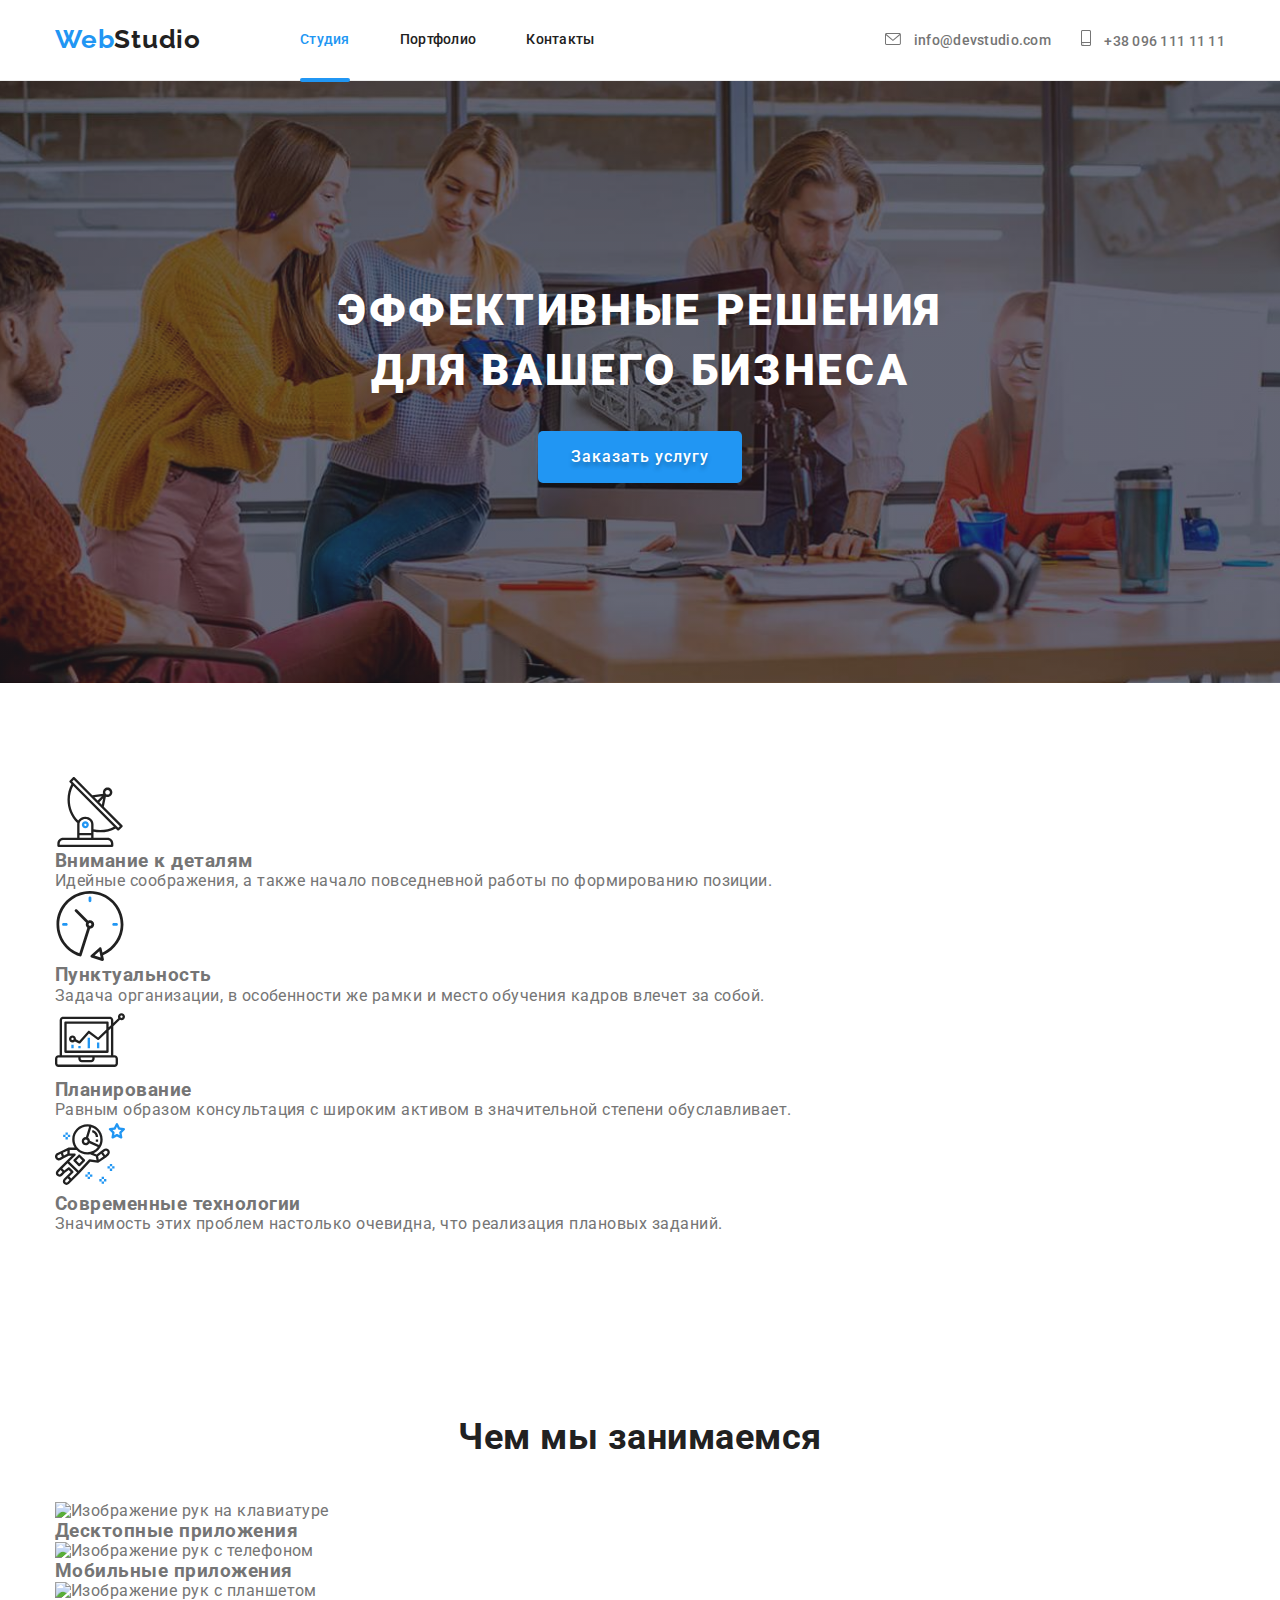
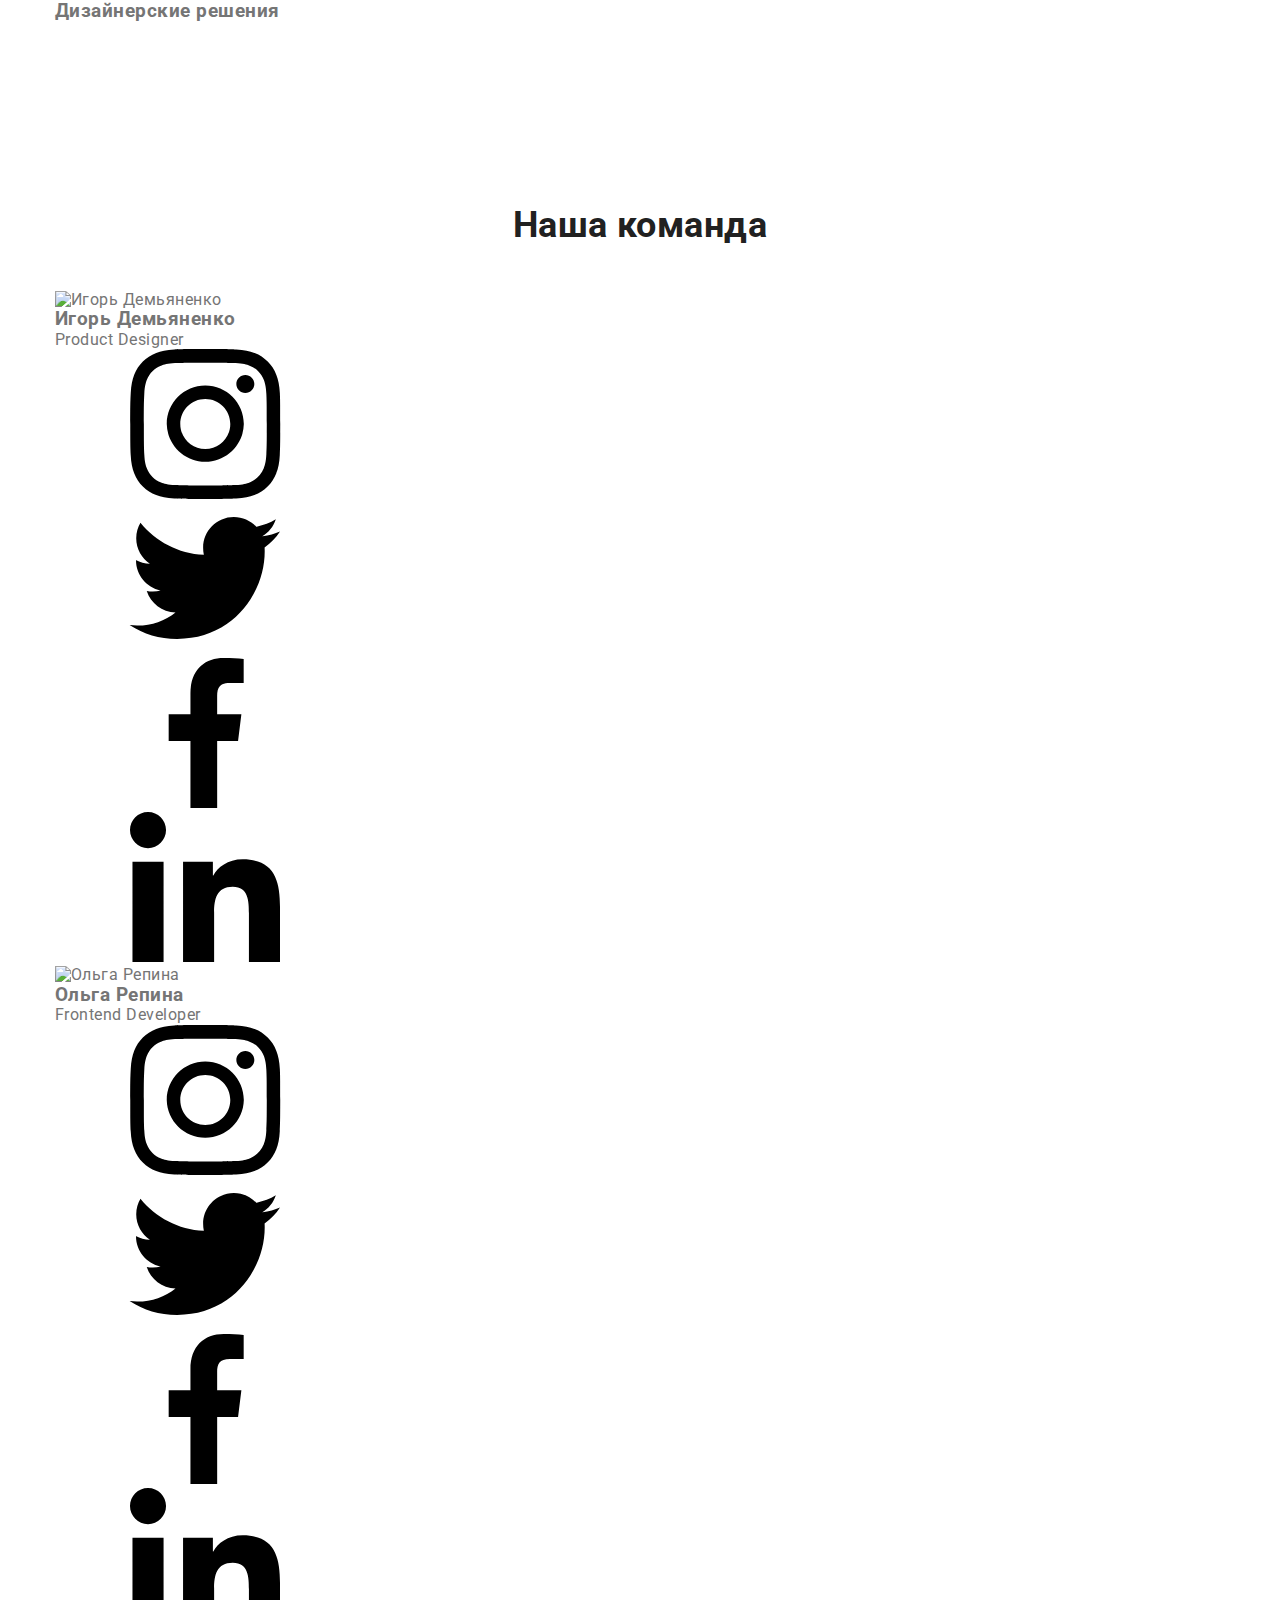
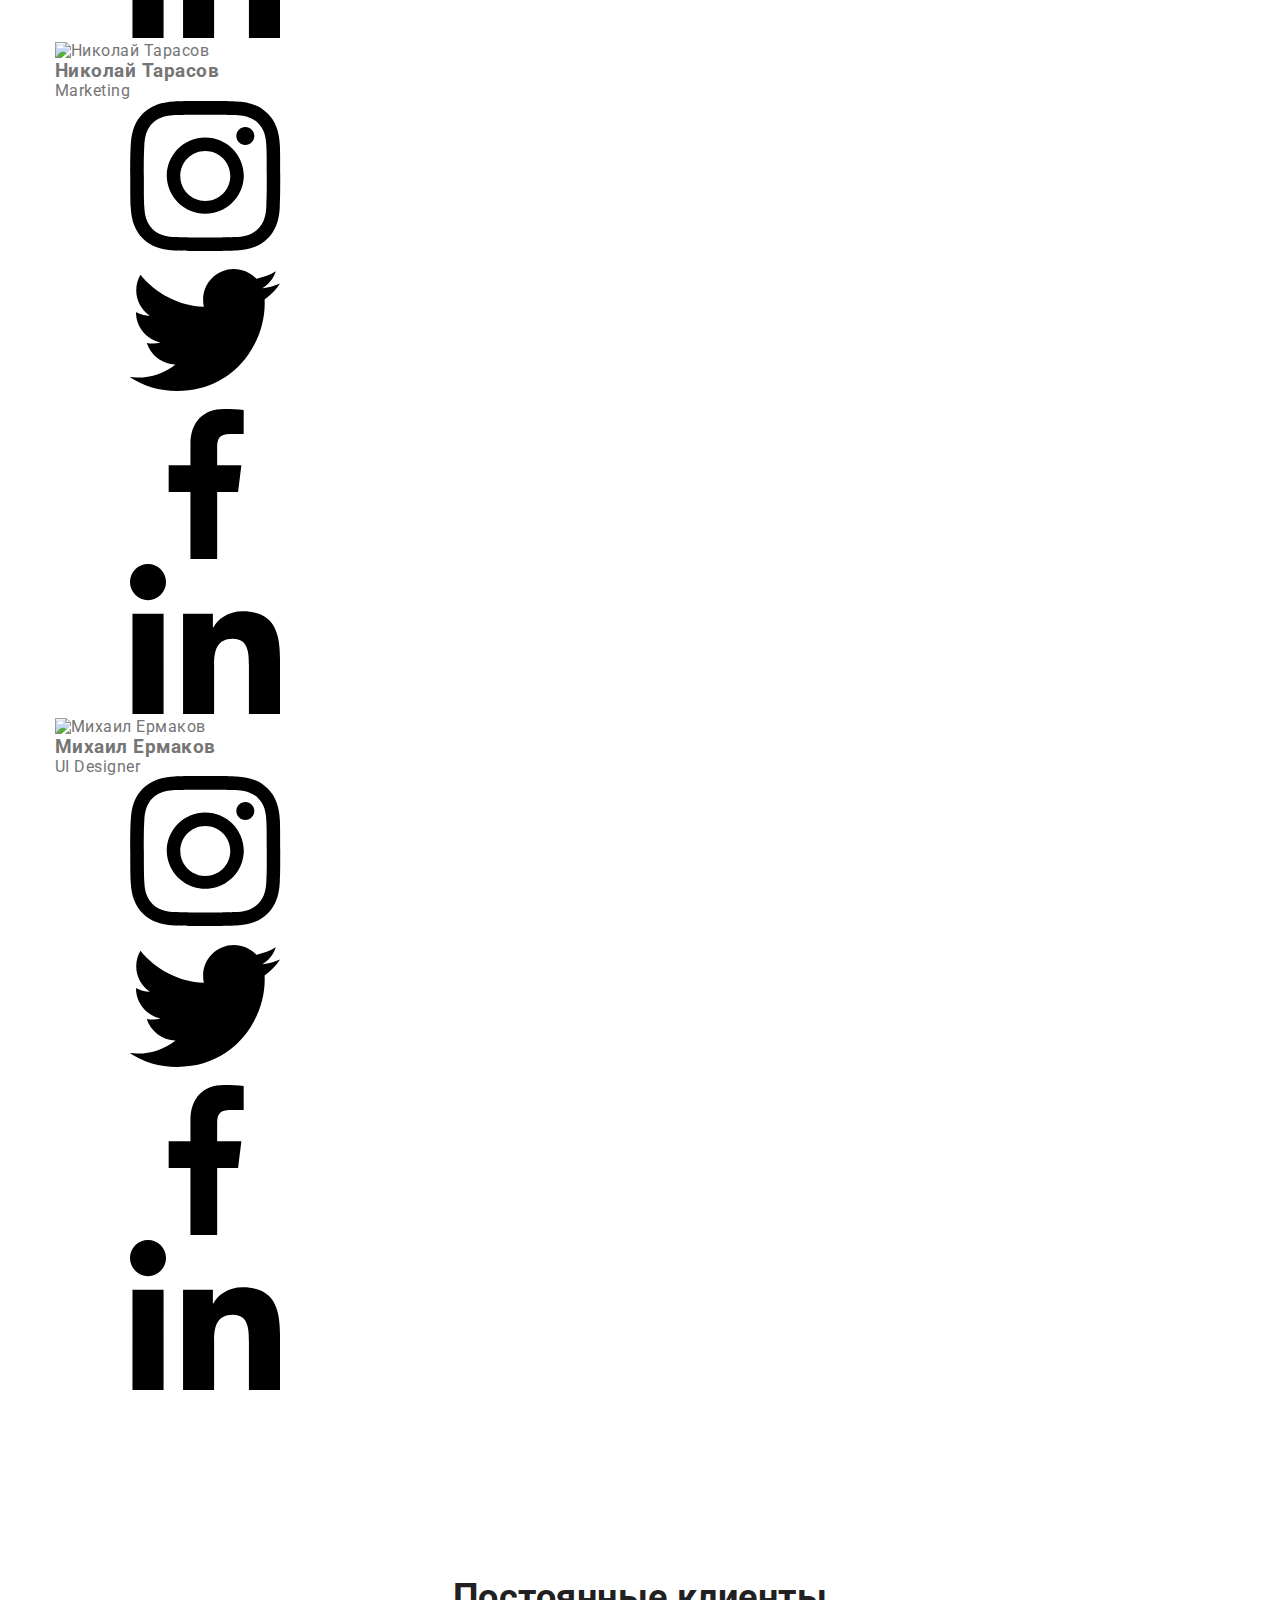
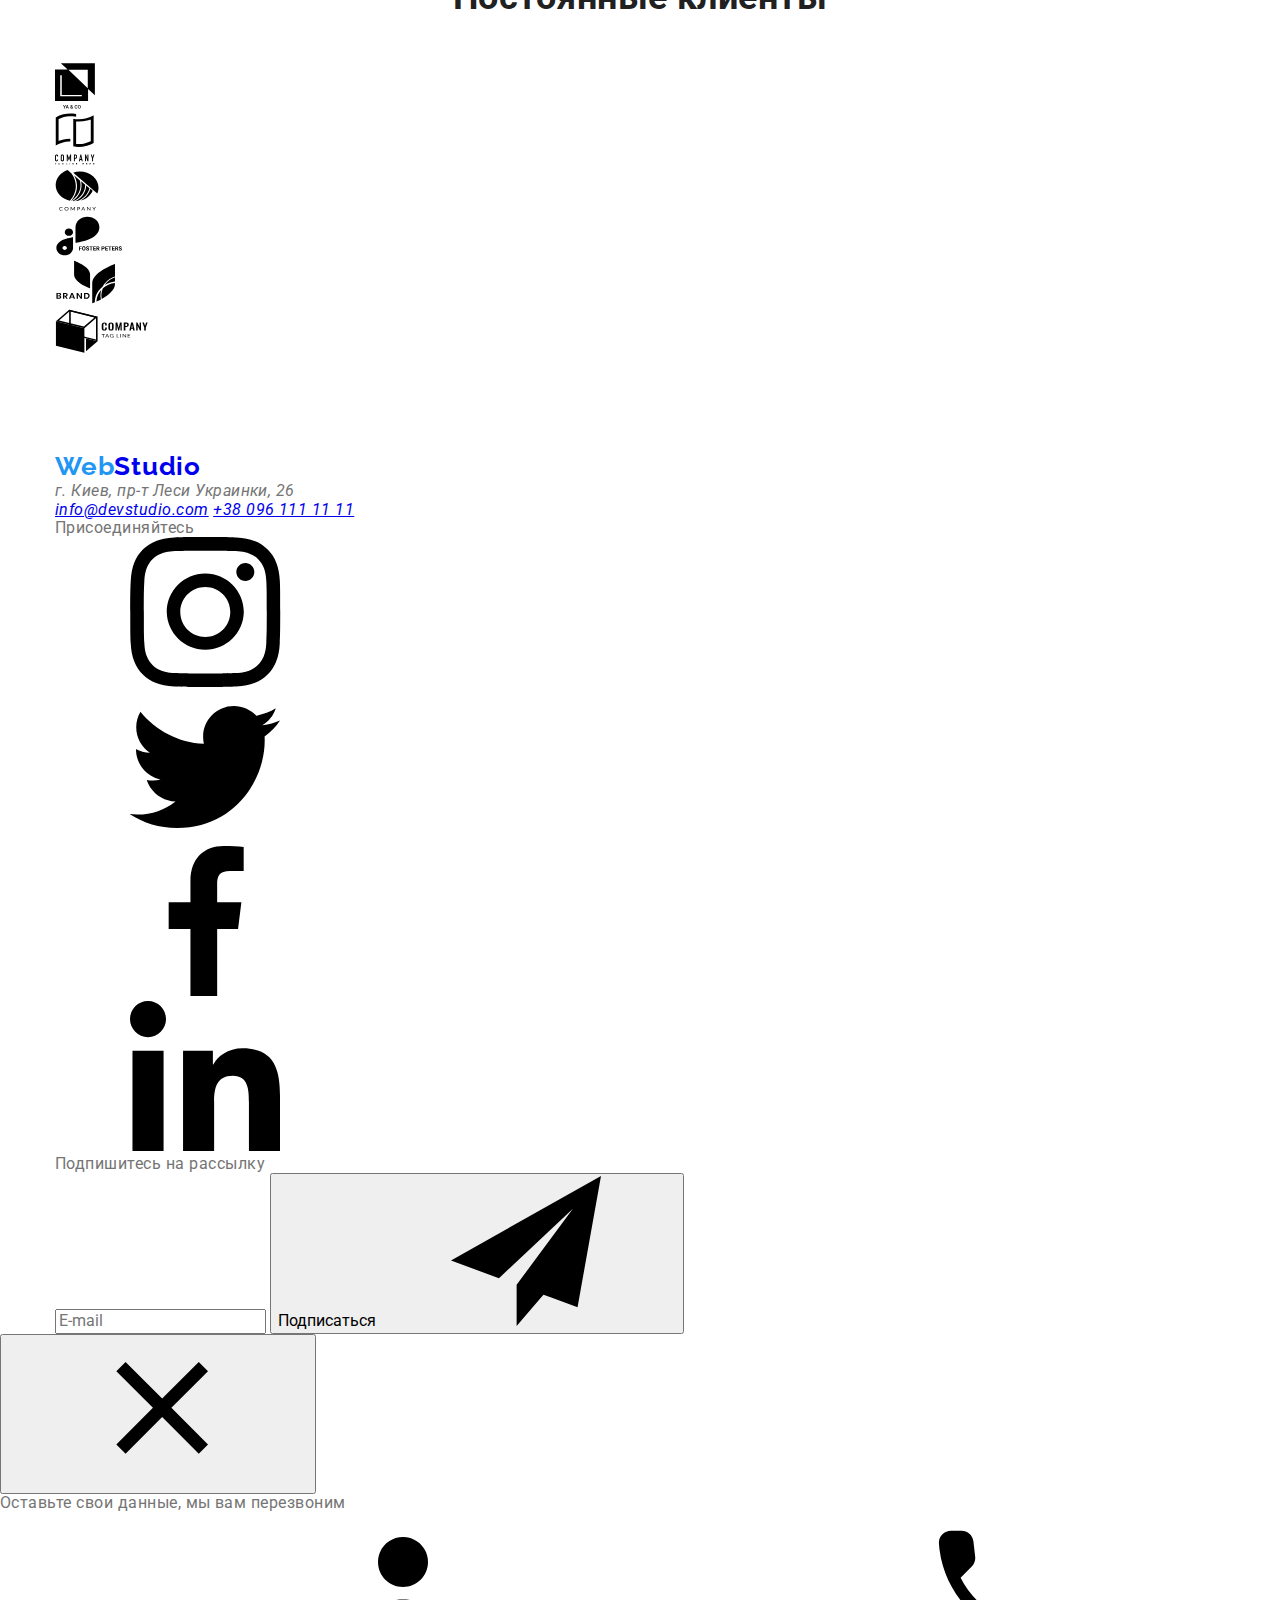
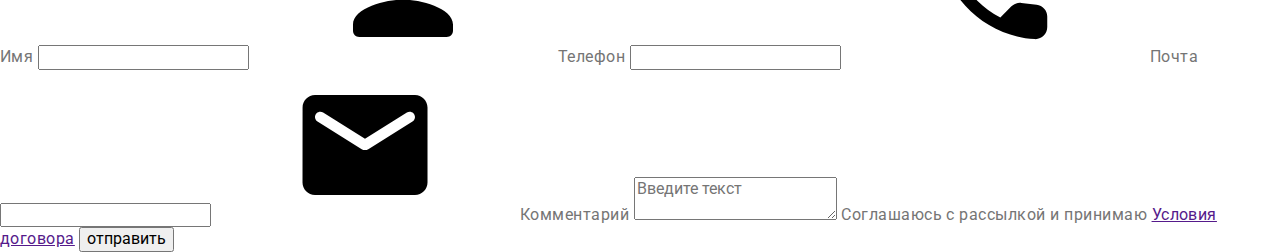
==== commit 139ee6ad: "heder and hero готовы" ====
--- a/index.html
+++ b/index.html
@@ -91,21 +91,21 @@
         </nav>
         <ul class="address list">
           <li class="address__item">
-            <a href="mailto:info@devstudio.com" class="address__mail-tell link">
-              <svg class="icon-mail-tell" width="16" height="12">
-                <use href="./img/sprite/icon.svg#icon-mail"></use>
-              </svg>
+            <a href="tel:+380961111111" class="address__tell link">
+              +38 096 111 11 11</a
+            >
+          </li>
+          <li class="address__item">
+            <a href="mailto:info@devstudio.com" class="address__mail link">
               info@devstudio.com</a
             >
           </li>
-          <li class="address__item">
-            <a href="tel:+380961111111" class="address__mail-tell link">
-              <svg class="icon-mail-tell" width="10" height="16">
-                <use href="./img/sprite/icon.svg#icon-tell"></use>
-              </svg>
-              +38 096 111 11 11</a
-            >
-          </li>
+        </ul>
+        <ul class="social">
+          <li><a href="#" class="social__item link">Instagram</a></li>
+          <li><a href="#" class="social__item link">Twitter</a></li>
+          <li><a href="#" class="social__item link">Facebook</a></li>
+          <li><a href="#" class="social__item link">LinkedIn</a></li>
         </ul>
       </div>
     </div>
--- a/css/main.min.css
+++ b/css/main.min.css
@@ -1,4 +1,6 @@
 .visually-hidden{position:absolute !important;clip:rect(1px 1px 1px 1px);clip:rect(1px, 1px, 1px, 1px);padding:0 !important;border:0 !important;height:1px !important;width:1px !important;overflow:hidden}:root{--color-black: #000000;--color-white: #ffffff;--color-title: #212121;--color-text: #757575;--color-blue: #2196f3;--color-f-address: rgba(255, 255, 255, 0.6);--color-back-hf: #2f303a;--color-features: #e5e5e5;--color-bg-filter: #f5f4fa;--main-font: Roboto, -apple-system, BlinkMacSystemFont, avenir next, avenir,
-    segoe ui, helvetica neue, helvetica, Ubuntu, roboto, noto, arial, sans-serif;--card-count-item: 1;--gap-left: 30px;--gap-top: 30px;--fast: 500ms;--slow: 250ms;--cubic: cubic-bezier(0.4, 0, 0.2, 1)}html{box-sizing:border-box}*,*::after,*::before{box-sizing:inherit}h1,h2,h3,p{margin-top:0;margin-bottom:0}ul,ol{margin-top:0;margin-bottom:0;padding-left:0}img{display:block;max-width:100%;height:auto}.list{list-style:none}body{background-color:var(--color-white);color:var(--color-text);font-family:var(--main-font);letter-spacing:0.03em}.container{width:100%;padding-left:15px;padding-right:15px}@media screen and (min-width: 480px){.container{max-width:480px;margin:0 auto}}@media screen and (min-width: 7680px){.container{max-width:768px}}@media screen and (min-width: 1200px){.container{max-width:1200px}}.section{padding-bottom:94px;padding-top:94px}.title-section{color:var(--color-title);font-size:36px;line-height:0.85;text-align:center;margin-bottom:50px}.logo{font-size:26px;line-height:1.2;letter-spacing:.03em;font-family:Raleway, -apple-system, BlinkMacSystemFont, avenir next, avenir,- segoe ui, helvetica neue, helvetica, Ubuntu, roboto, noto, arial, sans-serif;font-weight:700;text-decoration:none}.logo--accent{color:var(--color-blue)}.page-header{border-bottom:1px solid #ececec}.nav-address{position:relative}.menu-tablet-desktop{display:none}.logo--in-mobile{display:inline-block;color:var(--color-title);padding-top:16px;padding-bottom:16px;margin-right:auto}.button__nav{position:absolute;z-index:100;top:55%;right:0;background-color:transparent;fill:var(--color-black);transform:translate(-50%, -50%);transition:fill 250ms cubic-bezier(0.4, 0, 0.2, 1);border:none}.button__nav:hover,.button__nav:focus{fill:var(--color-blue)}.icon-close{display:none}.button__nav.is-open .icon-close{display:block}.button__nav.icon-close .icon-open{display:none}.menu{position:fixed;top:0;left:0;background:var(--color-white);box-shadow:0px 4px 8px rgba(0,0,0,0.04),0px 2px 4px rgba(0,0,0,0.08),0px 1px 3px rgba(0,0,0,0.16)}@media screen and (min-width: 480px){.menu{display:none}}.menu-mobile{padding:40px 48px}.menu__close-btn{position:absolute;top:8px;right:8px;width:30px;height:30px;border-radius:50%;background-color:var(--color-white);border:1px solid rgba(0,0,0,0.1);cursor:pointer}.menu__btn-icon{position:absolute;top:50%;height:50%;width:18px;height:18px;fill:var(--color-black);transform:translate(-50%, -50%);transition:fill 500ms cubic-bezier(0.4, 0, 0.2, 1)}.menu__close-btn:hover .menu__btn-icon,.menu__close-btn:active .menu__btn-icon,.menu__close-btn:focus .menu__btn-icon{fill:var(--color-blue)}.is-open{opacity:0;visibility:hidden;pointer-events:none}
+    segoe ui, helvetica neue, helvetica, Ubuntu, roboto, noto, arial, sans-serif;--card-count-item: 1;--gap-left: 30px;--gap-top: 30px;--slow: 500ms;--fast: 250ms;--cubic: cubic-bezier(0.4, 0, 0.2, 1)}html{box-sizing:border-box}*,*::after,*::before{box-sizing:inherit}h1,h2,h3,p{margin-top:0;margin-bottom:0}ul,ol{margin-top:0;margin-bottom:0;padding-left:0}img{display:block;max-width:100%;height:auto}.list{list-style:none}body{background-color:var(--color-white);color:var(--color-text);font-family:var(--main-font);letter-spacing:0.03em}.container{width:100%;padding-left:15px;padding-right:15px}@media screen and (min-width: 480px){.container{max-width:480px;margin:0 auto}}@media screen and (min-width: 768px){.container{max-width:768px}}@media screen and (min-width: 1200px){.container{max-width:1200px}}.section{padding-bottom:94px;padding-top:94px}.title-section{color:var(--color-title);font-size:36px;line-height:0.85;text-align:center;margin-bottom:50px}.logo{font-size:26px;line-height:1.2;letter-spacing:.03em;font-family:Raleway, -apple-system, BlinkMacSystemFont, avenir next, avenir,+ segoe ui, helvetica neue, helvetica, Ubuntu, roboto, noto, arial, sans-serif;font-weight:700;text-decoration:none}.logo--accent{color:var(--color-blue)}.button__hero{display:inherit;padding:10px 32px;border:1px solid;border-color:transparent;border-radius:5px;margin:0 auto;color:var(--color-white);background-color:var(--color-blue);cursor:pointer;font-family:inherit;font-weight:500;font-size:16px;line-height:1.87;text-align:center;letter-spacing:0.06em;text-shadow:0px 4px 4px rgba(0,0,0,0.25);transition:border-color 250ms cubic-bezier(0.4, 0, 0.2, 1)}.button__hero:hover,.button__hero:focus{border:1px solid;border-color:var(--color-black)}.page-header{border-bottom:1px solid #ececec}.nav-address{position:relative}.logo--in-mobile{display:inline-block;color:var(--color-title);padding-top:16px;padding-bottom:16px;margin-right:99px}@media screen and (max-width: 1199px){.logo--in-mobile{margin-right:88px}}@media screen and (max-width: 420px){.logo--in-mobile{margin-right:auto}}.button__nav{position:absolute;z-index:100;top:55%;right:0%;padding:0;background-color:transparent;fill:var(--color-black);transform:translate(-50%, -50%);transition:fill 250ms cubic-bezier(0.4, 0, 0.2, 1);border:none}.button__nav:hover,.button__nav:focus{fill:var(--color-blue)}@media screen and (min-width: 768px){.button__nav{display:none}}.icon-close{display:none}.button__nav.is-open .icon-close{display:block}.button__nav.is-open .icon-open{display:none;position:relative;top:0;left:0}.button__nav.is-open page-header{position:relative;top:0;left:0}.menu-tablet-desktop{display:none}@media screen and (min-width: 768px){.menu-tablet-desktop{display:flex;justify-content:space-between;width:532px}}@media screen and (min-width: 768px){.menu-tablet-desktop{width:930px}}@media screen and (min-width: 768px){.site-nav,.address{display:flex}}@media screen and (min-width: 768px){.address{flex-direction:column;justify-content:space-evenly}}@media screen and (min-width: 1199px){.address{flex-direction:row;justify-content:flex-end;align-items:center}}.nav-address{display:flex;justify-content:flex-start;align-items:center}@media screen and (min-width: 768px){.site-nav .link{display:block;padding-top:32px;padding-bottom:32px;color:var(--color-title);font-weight:500;letter-spacing:0.02em;font-size:14px;line-height:1.14;text-decoration:none}}@media screen and (min-width: 768px){.link.active::after{position:absolute;bottom:-2%;width:100%;content:"";display:block;height:4px;background-color:var(--color-blue);border-radius:2px}}@media screen and (min-width: 768px){.address__mail-tell{font-size:14px;line-height:1.17;letter-spacing:.02em;font-weight:500;color:var(--color-text);transition:color var(--slow) var(--cubic)}}.address .address__mail-tell:hover,.address .address__mail-tell:focus{color:var(--color-blue)}.icon-mail-tell{margin-right:10px;fill:var(--color-text);transition:fill 250ms cubic-bezier(0.4, 0, 0.2, 1)}.address__mail-tell:hover .icon-mail-tell,.address__mail-tell:focus .icon-mail-tell{fill:var(--color-blue)}@media screen and (min-width: 1199px){.address__item:not(:last-child){margin-right:30px}}.site-nav__item:not(:last-child){margin-right:50px}a.link.active{position:relative;color:var(--color-blue)}.menu{display:none;position:fixed;top:0;left:50%;transform:translate(-50%, 0);background:var(--color-white);box-shadow:0px 4px 8px rgba(0,0,0,0.04),0px 2px 4px rgba(0,0,0,0.08),0px 1px 3px rgba(0,0,0,0.16)}@media screen and (min-width: 768px){.menu{display:none}}.menu-mobile{padding:40px 48px;list-style:none}.menu.is-open{display:block}@media screen and (min-width: 768px){.menu.is-open{display:none}}@media screen and (max-width: 768px){.site-nav{margin-bottom:50%}}@media screen and (max-width: 768px){.site-nav .link{font-size:40px;line-height:1.17;letter-spacing:.02em;font-weight:500;text-decoration:none}}@media screen and (max-width: 768px){.site-nav .link{color:var(--color-title);transition:color var(--fast) var(--cubic)}}.site-nav .link:hover,.site-nav .link:focus{color:var(--color-blue)}.site-nav__item a{display:inline-block}@media screen and (max-width: 768px){.site-nav__item:not(:last-child){margin-bottom:32px}}.address__item .link{text-decoration:none;font-weight:500}.address__tell{display:block;font-size:34px;line-height:1.17;letter-spacing:.02em;color:var(--color-blue);margin-bottom:34px}.address__mail{display:block;font-size:24px;line-height:1.16;letter-spacing:.02em;color:var(--color-title);margin-bottom:64px}.social{--gap-left: 8px;--gap-top: 8px;--card-count-item: 4;display:flex;flex-wrap:wrap;margin-left:calc(var(--gap-left) * -1);margin-top:calc(var(--gap-top) * -1);font-size:18px;line-height:1.22;letter-spacing:.02em;list-style:none}.social .social__item{display:block;text-decoration:none;color:var(--color-blue);margin-left:var(--gap-left);margin-top:var(--gap-top);flex-basis:calc(+ (100% - var(--gap-left) * var(--card-count-item)) / var+ (--card-count-item))}.social li:not(:last-child){padding-right:10px;border-right:1px solid rgba(33,33,33,0.2)}.hero{background-color:#c4c4c4;background-image:linear-gradient(to top, rgba(47,48,58,0.4), rgba(47,48,58,0.4)),url("../../img/hero/header_img_mobile.jpg");background-position:center;background-size:cover;background-repeat:no-repeat}@media (min-device-pixel-ratio: 2) and (max-width: 767px), (min-resolution: 192dpi) and (max-width: 767px), (min-resolution: 2dppx) and (max-width: 767px){.hero{background-image:linear-gradient(to top, rgba(47,48,58,0.4), rgba(47,48,58,0.4)),url("../../img/hero/header_img@2x_mobile.jpg")}}@media screen and (min-width: 768px){.hero{background-image:linear-gradient(to top, rgba(47,48,58,0.4), rgba(47,48,58,0.4)),url("../../img/hero/header_img_tablet.jpg")}}@media (min-device-pixel-ratio: 2) and (min-width: 768px), (min-resolution: 192dpi) and (min-width: 768px), (min-resolution: 2dppx) and (min-width: 768px){.hero{background-image:linear-gradient(to top, rgba(47,48,58,0.4), rgba(47,48,58,0.4)),url("../../img/hero/header_img@2x_tablet.jpg")}}@media screen and (min-width: 1200px){.hero{background-image:linear-gradient(to top, rgba(47,48,58,0.4), rgba(47,48,58,0.4)),url("../../img/hero/header_img_desktop.jpg")}}@media (min-device-pixel-ratio: 2) and (min-width: 1200px), (min-resolution: 192dpi) and (min-width: 1200px), (min-resolution: 2dppx) and (min-width: 1200px){.hero{background-image:linear-gradient(to top, rgba(47,48,58,0.4), rgba(47,48,58,0.4)),url("../../img/hero/header_img@2x_desktop.jpg")}}.section.hero{padding-bottom:118px;padding-top:118px}@media screen and (min-width: 1200px){.section.hero{padding-bottom:200px;padding-top:200px}}.title__hero{max-width:360px;margin:0 auto 30px;color:var(--color-white);text-transform:uppercase;text-align:center;font-weight:900;font-size:26px;line-height:1.62;letter-spacing:.06em}@media screen and (min-width: 1200px){.title__hero{max-width:640px;font-size:44px;line-height:1.36;letter-spacing:.06em}}
 /*# sourceMappingURL=main.min.css.map */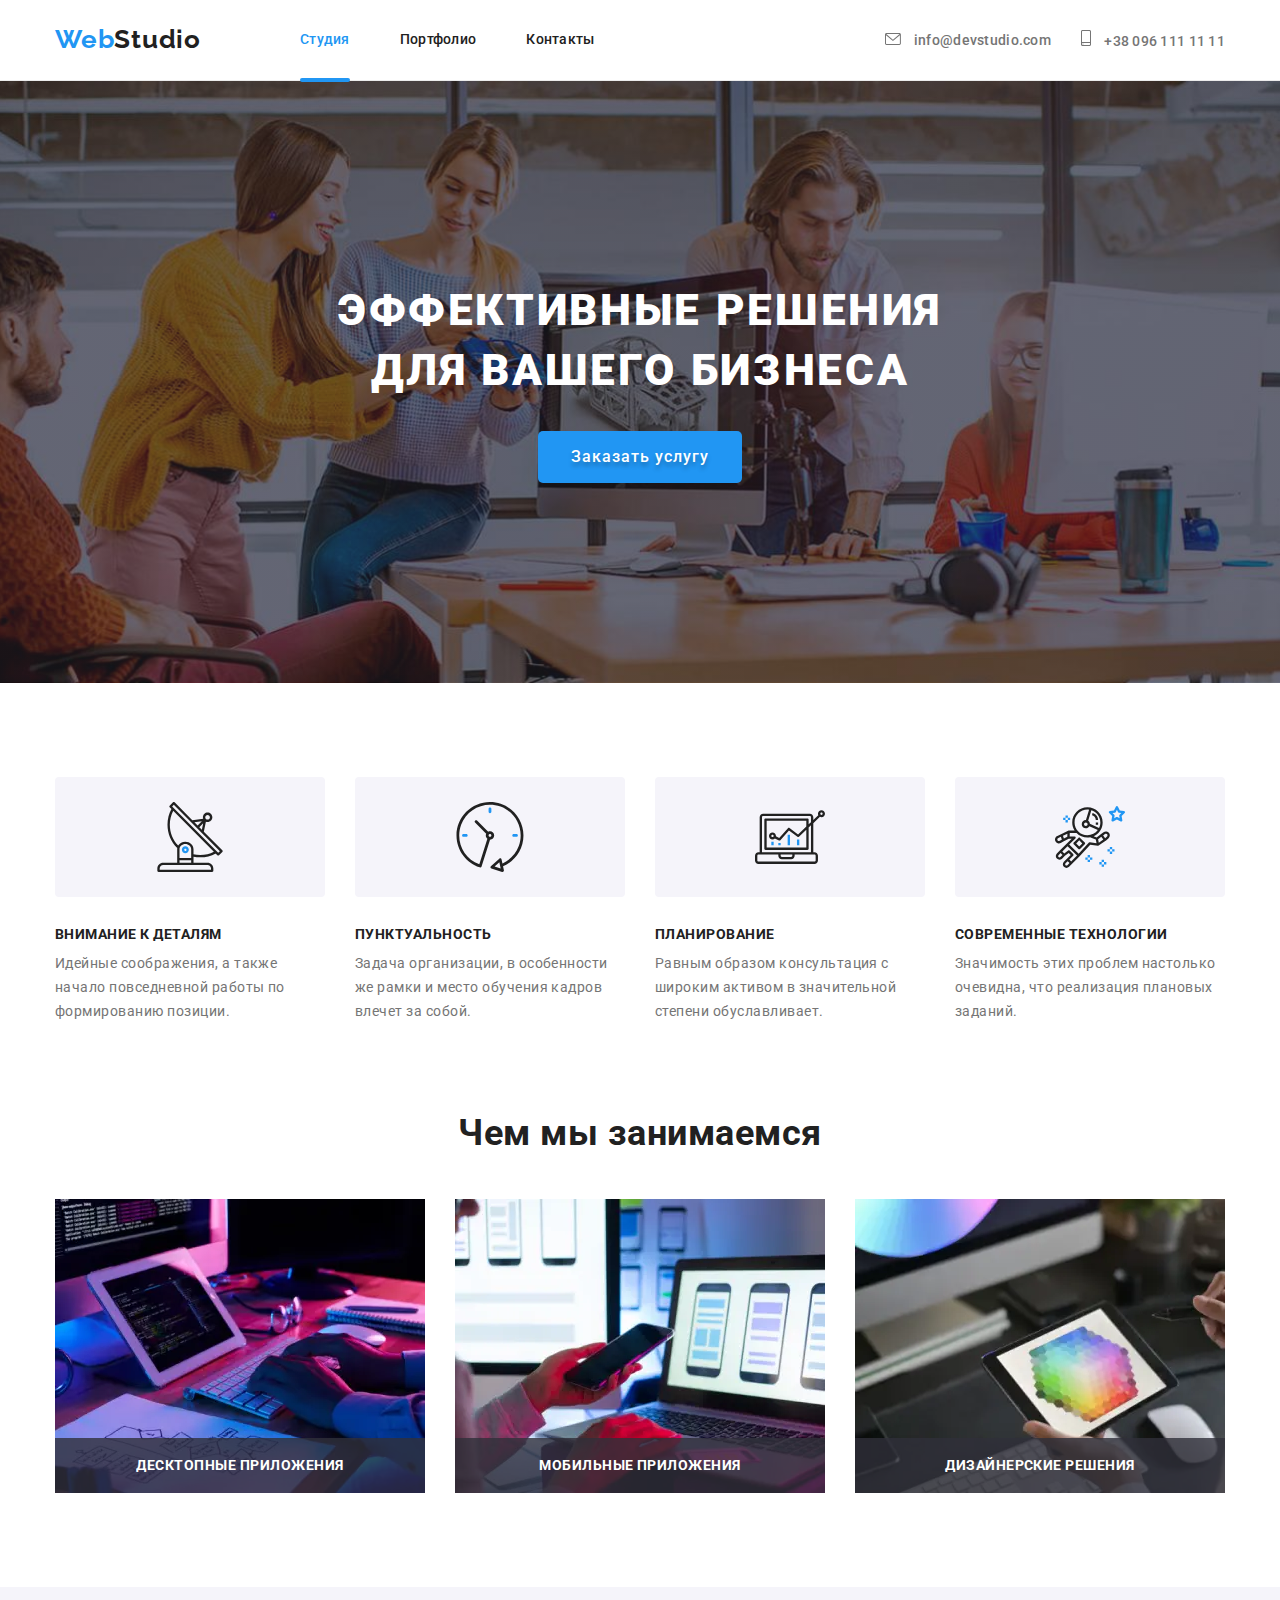
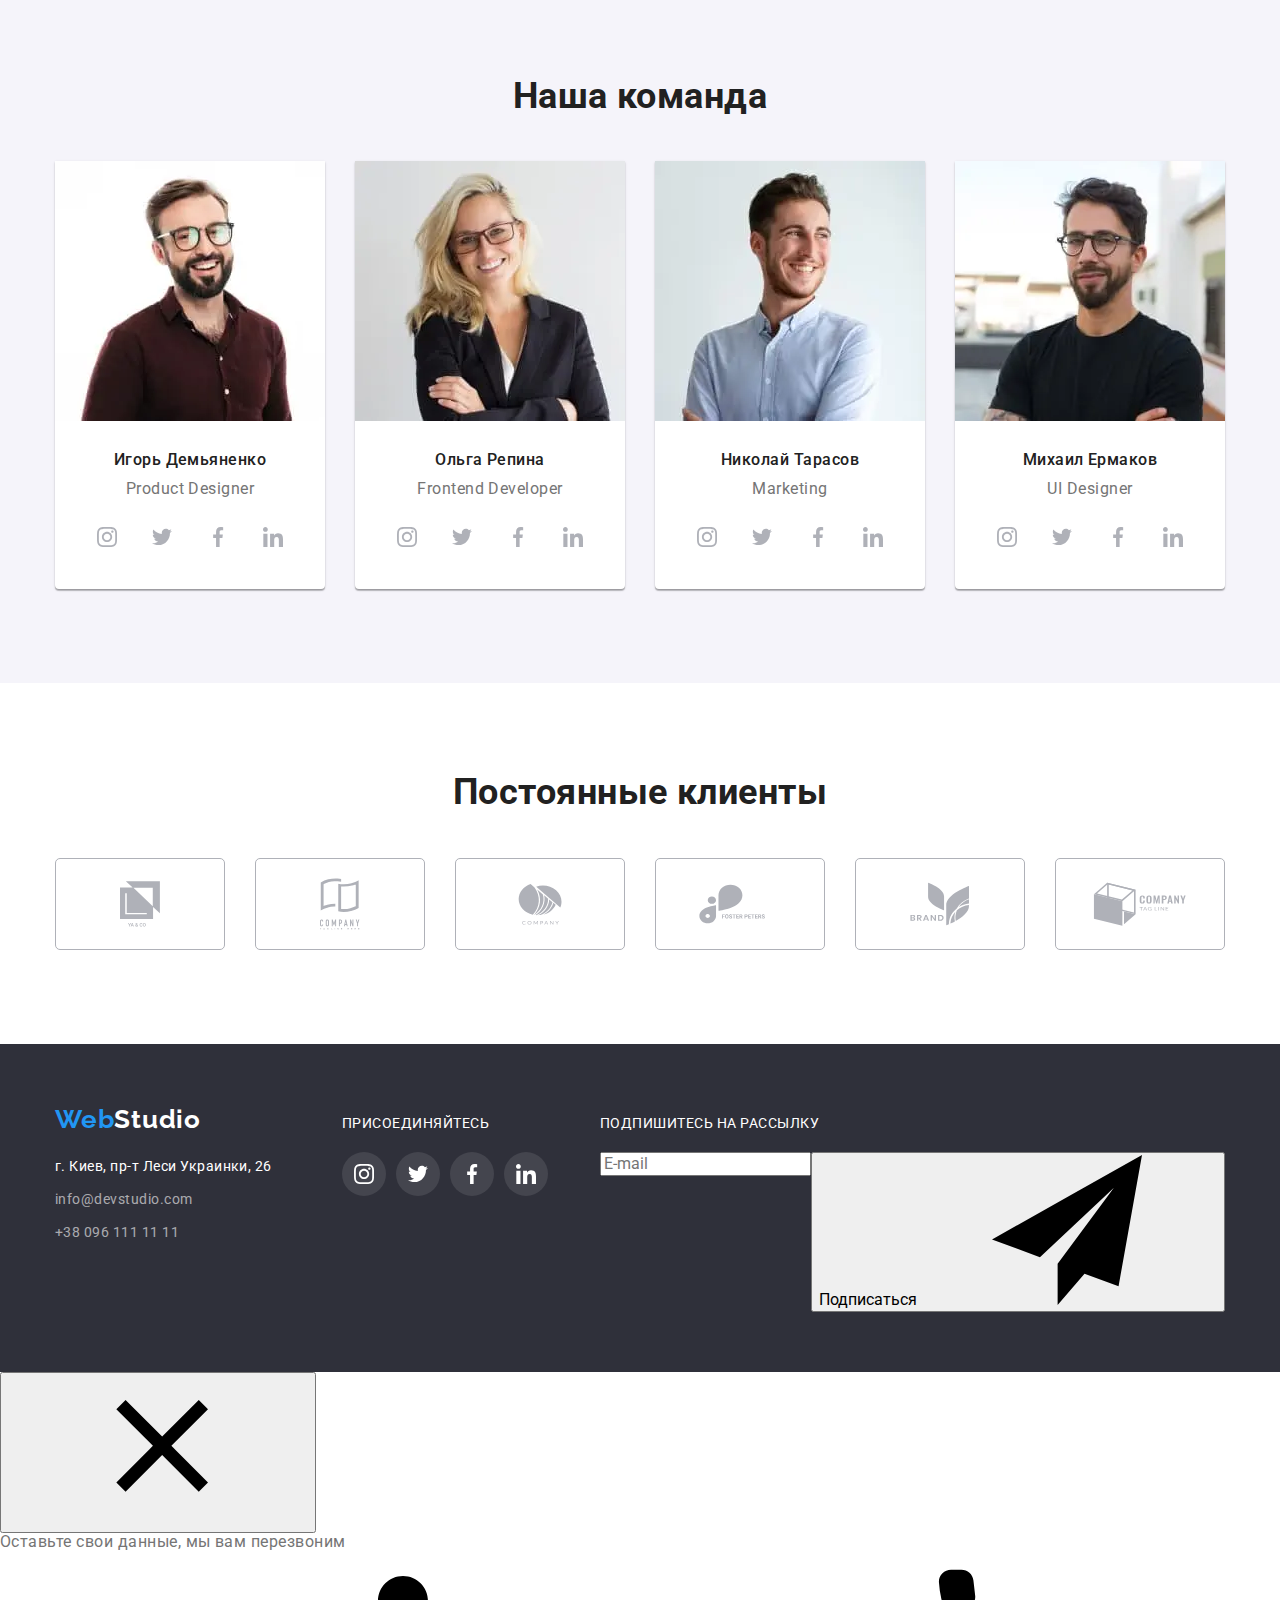
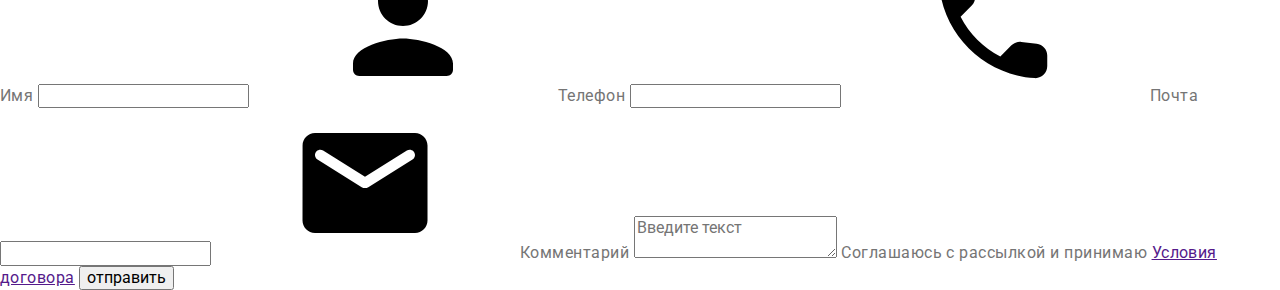
==== commit 9ade0fd3: "Компоненты Index-main готовы" ====
--- a/index.html
+++ b/index.html
@@ -185,27 +185,84 @@
           <h2 class="title-section">Чем мы занимаемся</h2>
           <ul class="list ocupation__card">
             <li class="ocupation__item">
-              <img
-                src="./img/featured/works-one.jpg"
-                alt="Изображение рук на клавиатуре"
-                width="370"
-              />
+              <picture class="picture">
+                <source
+                  srcset="
+                    ./img/ocupation/computer.webp    1x,
+                    ./img/ocupation/computer@2x.webp 2x
+                  "
+                  media="(min-width: 1200px)"
+                  type="image/webp"
+                />
+                <source
+                  srcset="
+                    ./img/ocupation/computer.jpg    1x,
+                    ./img/ocupation/computer@2x.jpg 2x
+                  "
+                  media="(min-width: 1200px)"
+                />
+
+                <img
+                  src="./img/ocupation/computer.jpg"
+                  alt="Изображение рук на клавиатуре"
+                  class="picture-img"
+                />
+              </picture>
+
               <h3 class="ocupation__meta">Десктопные приложения</h3>
             </li>
             <li class="ocupation__item">
-              <img
-                src="./img/featured/works-two.jpg"
-                alt="Изображение рук с телефоном"
-                width="370"
-              />
+              <picture class="picture">
+                <source
+                  srcset="
+                    ./img/ocupation/cellphone.webp    1x,
+                    ./img/ocupation/cellphone@2x.webp 2x
+                  "
+                  media="(min-width: 1200px)"
+                  type="image/webp"
+                />
+                <source
+                  srcset="
+                    ./img/ocupation/cellphone.jpg    1x,
+                    ./img/ocupation/cellphone@2x.jpg 2x
+                  "
+                  media="(min-width: 1200px)"
+                />
+
+                <img
+                  src="./img/ocupation/cellphone.jpg"
+                  alt="Изображение рук с телефоном"
+                  class="picture-img"
+                />
+              </picture>
+
               <h3 class="ocupation__meta">Мобильные приложения</h3>
             </li>
             <li class="ocupation__item">
-              <img
-                src="./img/featured/works-tree.jpg"
-                alt="Изображение рук с планшетом"
-                width="370"
-              />
+              <picture class="picture">
+                <source
+                  srcset="
+                    ./img/ocupation/tablet.webp    1x,
+                    ./img/ocupation/tablet@2x.webp 2x
+                  "
+                  media="(min-width: 1200px)"
+                  type="image/webp"
+                />
+                <source
+                  srcset="
+                    ./img/ocupation/tablet.jpg    1x,
+                    ./img/ocupation/tablet@2x.jpg 2x
+                  "
+                  media="(min-width: 1200px)"
+                />
+
+                <img
+                  src="./img/ocupation/tablet.jpg"
+                  alt="Изображение рук с планшетом"
+                  class="picture-img"
+                />
+              </picture>
+
               <h3 class="ocupation__meta">Дизайнерские решения</h3>
             </li>
           </ul>
@@ -217,11 +274,61 @@
           <h2 class="title-section">Наша команда</h2>
           <ul class="list teams__card">
             <li class="teams__item">
-              <img
-                src="./img/teams/product-designer.jpg"
-                alt="Игорь Демьяненко"
-                width="270"
-              />
+              <picture class="picture">
+                <source
+                  srcset="
+                    ./img/teams/product-designer/designer_desktop.webp    1x,
+                    ./img/teams/product-designer/designer_desktop@2x.webp 2x
+                  "
+                  media="(min-width: 1200px)"
+                  type="image/webp"
+                />
+                <source
+                  srcset="
+                    ./img/teams/product-designer/designer_desktop.jpg    1x,
+                    ./img/teams/product-designer/designer_desktop@2x.jpg 2x
+                  "
+                  media="(min-width: 1200px)"
+                />
+
+                <source
+                  srcset="
+                    ./img/teams/product-designer/designer_tablet.webp    1x,
+                    ./img/teams/product-designer/designer_tablet@2x.webp 2x
+                  "
+                  media="(min-width: 768px)"
+                  type="image/webp"
+                />
+                <source
+                  srcset="
+                    ./img/teams/product-designer/designer_tablet.jpg    1x,
+                    ./img/teams/product-designer/designer_tablet@2x.jpg 2x
+                  "
+                  media="(min-width: 768px)"
+                />
+
+                <source
+                  srcset="
+                    ./img/teams/product-designer/designer_mobile.webp    1x,
+                    ./img/teams/product-designer/designer_mobile@2x.webp 2x
+                  "
+                  media="(min-width: 280px)"
+                  type="image/webp"
+                />
+                <source
+                  srcset="
+                    ./img/teams/product-designer/designer_mobile.jpg    1x,
+                    ./img/teams/product-designer/designer_mobile@2x.jpg 2x
+                  "
+                  media="(min-width: 280x)"
+                />
+                <img
+                  src="./img/teams/product-designer/designer_mobile.jpg"
+                  alt="Игорь Демьяненко"
+                  class="picture-img"
+                />
+              </picture>
+
               <div class="teams__item--padding">
                 <h3 class="teams__name">Игорь Демьяненко</h3>
                 <p class="teams__discription" lang="en">Product Designer</p>
@@ -258,11 +365,60 @@
               </div>
             </li>
             <li class="teams__item">
-              <img
-                src="./img/teams/developer.jpg"
-                alt="Ольга Репина"
-                width="270"
-              />
+              <picture class="picture">
+                <source
+                  srcset="
+                    ./img/teams/developer/developer_desktop.webp    1x,
+                    ./img/teams/developer/developer_desktop@2x.webp 2x
+                  "
+                  media="(min-width: 1200px)"
+                  type="image/webp"
+                />
+                <source
+                  srcset="
+                    ./img/teams/developer/developer_desktop.jpg    1x,
+                    ./img/teams/developer/developer_desktop@2x.jpg 2x
+                  "
+                  media="(min-width: 1200px)"
+                />
+
+                <source
+                  srcset="
+                    ./img/teams/developer/developer_tablet.webp    1x,
+                    ./img/teams/developer/developer_tablet@2x.webp 2x
+                  "
+                  media="(min-width: 768px)"
+                  type="image/webp"
+                />
+                <source
+                  srcset="
+                    ./img/teams/developer/developer_tablet.jpg    1x,
+                    ./img/teams/developer/developer_tablet@2x.jpg 2x
+                  "
+                  media="(min-width: 768px)"
+                />
+
+                <source
+                  srcset="
+                    ./img/teams/developer/developer_mobile.webp    1x,
+                    ./img/teams/developer/developer_mobile@2x.webp 2x
+                  "
+                  media="(min-width: 280px)"
+                  type="image/webp"
+                />
+                <source
+                  srcset="
+                    ./img/teams/developer/developer_mobile.jpg    1x,
+                    ./img/teams/developer/developer_mobile@2x.jpg 2x
+                  "
+                  media="(min-width: 280x)"
+                />
+                <img
+                  src="./img/teams/developer/developer_mobile.jpg"
+                  alt="Ольга Репина"
+                  class="picture-img"
+                />
+              </picture>
               <div class="teams__item--padding">
                 <h3 class="teams__name">Ольга Репина</h3>
                 <p class="teams__discription" lang="en">Frontend Developer</p>
@@ -299,11 +455,61 @@
               </div>
             </li>
             <li class="teams__item">
-              <img
-                src="./img/teams/marketing.jpg"
-                alt="Николай Тарасов"
-                width="270"
-              />
+              <picture class="picture">
+                <source
+                  srcset="
+                    ./img/teams/marketing/marketing_desktop.webp    1x,
+                    ./img/teams/marketing/marketing_desktop@2x.webp 2x
+                  "
+                  media="(min-width: 1200px)"
+                  type="image/webp"
+                />
+                <source
+                  srcset="
+                    ./img/teams/marketing/marketing_desktop.jpg    1x,
+                    ./img/teams/marketing/marketing_desktop@2x.jpg 2x
+                  "
+                  media="(min-width: 1200px)"
+                />
+
+                <source
+                  srcset="
+                    ./img/teams/marketing/marketing_tablet.webp    1x,
+                    ./img/teams/marketing/marketing_tablet@2x.webp 2x
+                  "
+                  media="(min-width: 768px)"
+                  type="image/webp"
+                />
+                <source
+                  srcset="
+                    ./img/teams/marketing/marketing_tablet.jpg    1x,
+                    ./img/teams/marketing/marketing_tablet@2x.jpg 2x
+                  "
+                  media="(min-width: 768px)"
+                />
+
+                <source
+                  srcset="
+                    ./img/teams/marketing/marketing_mobile.webp    1x,
+                    ./img/teams/marketing/marketing_mobile@2x.webp 2x
+                  "
+                  media="(min-width: 280px)"
+                  type="image/webp"
+                />
+                <source
+                  srcset="
+                    ./img/teams/marketing/marketing_mobile.jpg    1x,
+                    ./img/teams/marketing/marketing_mobile@2x.jpg 2x
+                  "
+                  media="(min-width: 280x)"
+                />
+                <img
+                  src="./img/teams/marketing/marketing_mobile.jpg"
+                  alt="Николай Тарасов"
+                  class="picture-img"
+                />
+              </picture>
+
               <div class="teams__item--padding">
                 <h3 class="teams__name">Николай Тарасов</h3>
                 <p class="teams__discription" lang="en">Marketing</p>
@@ -340,11 +546,61 @@
               </div>
             </li>
             <li class="teams__item">
-              <img
-                src="./img/teams/designer.jpg"
-                alt="Михаил Ермаков"
-                width="270"
-              />
+              <picture class="picture">
+                <source
+                  srcset="
+                    ./img/teams/designer/designer_desktop.webp    1x,
+                    ./img/teams/designer/designer_desktop@2x.webp 2x
+                  "
+                  media="(min-width: 1200px)"
+                  type="image/webp"
+                />
+                <source
+                  srcset="
+                    ./img/teams/designer/designer_desktop.jpg    1x,
+                    ./img/teams/designer/designer_desktop@2x.jpg 2x
+                  "
+                  media="(min-width: 1200px)"
+                />
+
+                <source
+                  srcset="
+                    ./img/teams/designer/designer_tablet.webp    1x,
+                    ./img/teams/designer/designer_tablet@2x.webp 2x
+                  "
+                  media="(min-width: 768px)"
+                  type="image/webp"
+                />
+                <source
+                  srcset="
+                    ./img/teams/designer/designer_tablet.jpg    1x,
+                    ./img/teams/designer/designer_tablet@2x.jpg 2x
+                  "
+                  media="(min-width: 768px)"
+                />
+
+                <source
+                  srcset="
+                    ./img/teams/designer/designer_mobile.webp    1x,
+                    ./img/teams/designer/designer_mobile@2x.webp 2x
+                  "
+                  media="(min-width: 280px)"
+                  type="image/webp"
+                />
+                <source
+                  srcset="
+                    ./img/teams/designer/designer_mobile.jpg    1x,
+                    ./img/teams/designer/designer_mobile@2x.jpg 2x
+                  "
+                  media="(min-width: 280x)"
+                />
+                <img
+                  src="./img/teams/designer/designer_mobile.jpg"
+                  alt="Михаил Ермаков"
+                  class="picture-img"
+                />
+              </picture>
+
               <div class="teams__item--padding">
                 <h3 class="teams__name">Михаил Ермаков</h3>
                 <p class="teams__discription" lang="en">UI Designer</p>
@@ -389,42 +645,42 @@
       <div class="container">
         <h2 class="title-section">Постоянные клиенты</h2>
         <ul class="list clients-card">
-          <li class="clents-item">
+          <li class="clients__item">
             <a href="" class="clients__link">
               <svg class="clients__icon" width="40" height="46">
                 <use href="./img/sprite/icon.svg#icon-yaco"></use>
               </svg>
             </a>
           </li>
-          <li class="clents-item">
+          <li class="clients__item">
             <a href="" class="clients__link">
               <svg class="clients__icon" width="40" height="52">
                 <use href="./img/sprite/icon.svg#icon-agline"></use>
               </svg>
             </a>
           </li>
-          <li class="clents-item">
+          <li class="clients__item">
             <a href="" class="clients__link">
               <svg class="clients__icon" width="44" height="42">
                 <use href="./img/sprite/icon.svg#icon-company"></use>
               </svg>
             </a>
           </li>
-          <li class="clents-item">
+          <li class="clients__item">
             <a href="" class="clients__link">
               <svg class="clients__icon" width="84" height="40">
                 <use href="./img/sprite/icon.svg#icon-foster"></use>
               </svg>
             </a>
           </li>
-          <li class="clents-item">
+          <li class="clients__item">
             <a href="" class="clients__link">
               <svg class="clients__icon" width="62" height="44">
                 <use href="./img/sprite/icon.svg#icon-brand"></use>
               </svg>
             </a>
           </li>
-          <li class="clents-item">
+          <li class="clients__item">
             <a href="" class="clients__link">
               <svg class="clients__icon" width="94" height="44">
                 <use href="./img/sprite/icon.svg#icon-tagline"></use>
--- a/css/main.min.css
+++ b/css/main.min.css
@@ -1,6 +1,9 @@
 .visually-hidden{position:absolute !important;clip:rect(1px 1px 1px 1px);clip:rect(1px, 1px, 1px, 1px);padding:0 !important;border:0 !important;height:1px !important;width:1px !important;overflow:hidden}:root{--color-black: #000000;--color-white: #ffffff;--color-title: #212121;--color-text: #757575;--color-blue: #2196f3;--color-f-address: rgba(255, 255, 255, 0.6);--color-back-hf: #2f303a;--color-features: #e5e5e5;--color-bg-filter: #f5f4fa;--main-font: Roboto, -apple-system, BlinkMacSystemFont, avenir next, avenir,
-    segoe ui, helvetica neue, helvetica, Ubuntu, roboto, noto, arial, sans-serif;--card-count-item: 1;--gap-left: 30px;--gap-top: 30px;--slow: 500ms;--fast: 250ms;--cubic: cubic-bezier(0.4, 0, 0.2, 1)}html{box-sizing:border-box}*,*::after,*::before{box-sizing:inherit}h1,h2,h3,p{margin-top:0;margin-bottom:0}ul,ol{margin-top:0;margin-bottom:0;padding-left:0}img{display:block;max-width:100%;height:auto}.list{list-style:none}body{background-color:var(--color-white);color:var(--color-text);font-family:var(--main-font);letter-spacing:0.03em}.container{width:100%;padding-left:15px;padding-right:15px}@media screen and (min-width: 480px){.container{max-width:480px;margin:0 auto}}@media screen and (min-width: 768px){.container{max-width:768px}}@media screen and (min-width: 1200px){.container{max-width:1200px}}.section{padding-bottom:94px;padding-top:94px}.title-section{color:var(--color-title);font-size:36px;line-height:0.85;text-align:center;margin-bottom:50px}.logo{font-size:26px;line-height:1.2;letter-spacing:.03em;font-family:Raleway, -apple-system, BlinkMacSystemFont, avenir next, avenir,- segoe ui, helvetica neue, helvetica, Ubuntu, roboto, noto, arial, sans-serif;font-weight:700;text-decoration:none}.logo--accent{color:var(--color-blue)}.button__hero{display:inherit;padding:10px 32px;border:1px solid;border-color:transparent;border-radius:5px;margin:0 auto;color:var(--color-white);background-color:var(--color-blue);cursor:pointer;font-family:inherit;font-weight:500;font-size:16px;line-height:1.87;text-align:center;letter-spacing:0.06em;text-shadow:0px 4px 4px rgba(0,0,0,0.25);transition:border-color 250ms cubic-bezier(0.4, 0, 0.2, 1)}.button__hero:hover,.button__hero:focus{border:1px solid;border-color:var(--color-black)}.page-header{border-bottom:1px solid #ececec}.nav-address{position:relative}.logo--in-mobile{display:inline-block;color:var(--color-title);padding-top:16px;padding-bottom:16px;margin-right:99px}@media screen and (max-width: 1199px){.logo--in-mobile{margin-right:88px}}@media screen and (max-width: 420px){.logo--in-mobile{margin-right:auto}}.button__nav{position:absolute;z-index:100;top:55%;right:0%;padding:0;background-color:transparent;fill:var(--color-black);transform:translate(-50%, -50%);transition:fill 250ms cubic-bezier(0.4, 0, 0.2, 1);border:none}.button__nav:hover,.button__nav:focus{fill:var(--color-blue)}@media screen and (min-width: 768px){.button__nav{display:none}}.icon-close{display:none}.button__nav.is-open .icon-close{display:block}.button__nav.is-open .icon-open{display:none;position:relative;top:0;left:0}.button__nav.is-open page-header{position:relative;top:0;left:0}.menu-tablet-desktop{display:none}@media screen and (min-width: 768px){.menu-tablet-desktop{display:flex;justify-content:space-between;width:532px}}@media screen and (min-width: 768px){.menu-tablet-desktop{width:930px}}@media screen and (min-width: 768px){.site-nav,.address{display:flex}}@media screen and (min-width: 768px){.address{flex-direction:column;justify-content:space-evenly}}@media screen and (min-width: 1199px){.address{flex-direction:row;justify-content:flex-end;align-items:center}}.nav-address{display:flex;justify-content:flex-start;align-items:center}@media screen and (min-width: 768px){.site-nav .link{display:block;padding-top:32px;padding-bottom:32px;color:var(--color-title);font-weight:500;letter-spacing:0.02em;font-size:14px;line-height:1.14;text-decoration:none}}@media screen and (min-width: 768px){.link.active::after{position:absolute;bottom:-2%;width:100%;content:"";display:block;height:4px;background-color:var(--color-blue);border-radius:2px}}@media screen and (min-width: 768px){.address__mail-tell{font-size:14px;line-height:1.17;letter-spacing:.02em;font-weight:500;color:var(--color-text);transition:color var(--slow) var(--cubic)}}.address .address__mail-tell:hover,.address .address__mail-tell:focus{color:var(--color-blue)}.icon-mail-tell{margin-right:10px;fill:var(--color-text);transition:fill 250ms cubic-bezier(0.4, 0, 0.2, 1)}.address__mail-tell:hover .icon-mail-tell,.address__mail-tell:focus .icon-mail-tell{fill:var(--color-blue)}@media screen and (min-width: 1199px){.address__item:not(:last-child){margin-right:30px}}.site-nav__item:not(:last-child){margin-right:50px}a.link.active{position:relative;color:var(--color-blue)}.menu{display:none;position:fixed;top:0;left:50%;transform:translate(-50%, 0);background:var(--color-white);box-shadow:0px 4px 8px rgba(0,0,0,0.04),0px 2px 4px rgba(0,0,0,0.08),0px 1px 3px rgba(0,0,0,0.16)}@media screen and (min-width: 768px){.menu{display:none}}.menu-mobile{padding:40px 48px;list-style:none}.menu.is-open{display:block}@media screen and (min-width: 768px){.menu.is-open{display:none}}@media screen and (max-width: 768px){.site-nav{margin-bottom:50%}}@media screen and (max-width: 768px){.site-nav .link{font-size:40px;line-height:1.17;letter-spacing:.02em;font-weight:500;text-decoration:none}}@media screen and (max-width: 768px){.site-nav .link{color:var(--color-title);transition:color var(--fast) var(--cubic)}}.site-nav .link:hover,.site-nav .link:focus{color:var(--color-blue)}.site-nav__item a{display:inline-block}@media screen and (max-width: 768px){.site-nav__item:not(:last-child){margin-bottom:32px}}.address__item .link{text-decoration:none;font-weight:500}.address__tell{display:block;font-size:34px;line-height:1.17;letter-spacing:.02em;color:var(--color-blue);margin-bottom:34px}.address__mail{display:block;font-size:24px;line-height:1.16;letter-spacing:.02em;color:var(--color-title);margin-bottom:64px}.social{--gap-left: 8px;--gap-top: 8px;--card-count-item: 4;display:flex;flex-wrap:wrap;margin-left:calc(var(--gap-left) * -1);margin-top:calc(var(--gap-top) * -1);font-size:18px;line-height:1.22;letter-spacing:.02em;list-style:none}.social .social__item{display:block;text-decoration:none;color:var(--color-blue);margin-left:var(--gap-left);margin-top:var(--gap-top);flex-basis:calc(+    segoe ui, helvetica neue, helvetica, Ubuntu, roboto, noto, arial, sans-serif;--card-count-item: 1;--gap-left: 30px;--gap-top: 30px;--slow: 500ms;--fast: 250ms;--cubic: cubic-bezier(0.4, 0, 0.2, 1)}html{box-sizing:border-box}*,*::after,*::before{box-sizing:inherit}h1,h2,h3,p{margin-top:0;margin-bottom:0}ul,ol{margin-top:0;margin-bottom:0;padding-left:0}img{display:block;max-width:100%;height:auto}.list{list-style:none}body{background-color:var(--color-white);color:var(--color-text);font-family:var(--main-font);letter-spacing:0.03em}.container{width:100%;padding-left:15px;padding-right:15px}@media screen and (min-width: 480px){.container{max-width:480px;margin:0 auto}}@media screen and (min-width: 768px){.container{max-width:768px}}@media screen and (min-width: 1200px){.container{max-width:1200px}}.container.menu{max-width:768px}.section{padding-bottom:94px;padding-top:94px}.title-section{color:var(--color-title);font-size:36px;line-height:0.85;text-align:center;margin-bottom:50px}.logo{font-size:26px;line-height:1.2;letter-spacing:.03em;font-family:Raleway, -apple-system, BlinkMacSystemFont, avenir next, avenir,+ segoe ui, helvetica neue, helvetica, Ubuntu, roboto, noto, arial, sans-serif;font-weight:700;text-decoration:none}.logo--accent{color:var(--color-blue)}.button__hero{display:inherit;padding:10px 32px;border:1px solid;border-color:transparent;border-radius:5px;margin:0 auto;color:var(--color-white);background-color:var(--color-blue);cursor:pointer;font-family:inherit;font-weight:500;font-size:16px;line-height:1.87;text-align:center;letter-spacing:0.06em;text-shadow:0px 4px 4px rgba(0,0,0,0.25);transition:border-color 250ms cubic-bezier(0.4, 0, 0.2, 1)}.button__hero:hover,.button__hero:focus{border:1px solid;border-color:var(--color-black)}.social-list__link{display:flex;justify-content:center;align-items:center;width:44px;height:44px;border-radius:50%}.social-list__icon{width:20px;height:20px}.page-header{border-bottom:1px solid #ececec}.nav-address{position:relative}.logo--in-mobile{display:inline-block;color:var(--color-title);padding-top:16px;padding-bottom:16px;margin-right:99px}@media screen and (max-width: 1199px){.logo--in-mobile{margin-right:88px}}@media screen and (max-width: 420px){.logo--in-mobile{margin-right:auto}}.button__nav{position:fixed;z-index:100;top:34px;left:91%;padding:0;background-color:transparent;fill:var(--color-black);transform:translate(-50%, -50%);transition:fill 250ms cubic-bezier(0.4, 0, 0.2, 1);border:none}.button__nav:hover,.button__nav:focus{fill:var(--color-blue)}@media screen and (min-width: 768px){.button__nav{display:none}}.icon-close{display:none}.button__nav.is-open .icon-close{display:block}.button__nav.is-open .icon-open{display:none;position:relative;top:0;left:0}.button__nav.is-open .page-header{position:relative;top:0;left:0}.button__nav.is-open{position:fixed;top:34px;right:0}.menu-tablet-desktop{display:none}@media screen and (min-width: 768px){.menu-tablet-desktop{display:flex;justify-content:space-between;width:532px}}@media screen and (min-width: 768px){.menu-tablet-desktop{width:930px}}@media screen and (min-width: 768px){.site-nav,.address{display:flex}}@media screen and (min-width: 768px){.address{flex-direction:column;justify-content:space-evenly}}@media screen and (min-width: 1199px){.address{flex-direction:row;justify-content:flex-end;align-items:center}}.nav-address{display:flex;justify-content:flex-start;align-items:center}@media screen and (min-width: 768px){.site-nav .link{display:block;padding-top:32px;padding-bottom:32px;color:var(--color-title);font-weight:500;letter-spacing:0.02em;font-size:14px;line-height:1.14;text-decoration:none}}@media screen and (min-width: 768px){.link.active::after{position:absolute;bottom:-2%;width:100%;content:"";display:block;height:4px;background-color:var(--color-blue);border-radius:2px}}@media screen and (min-width: 768px){.address__mail-tell{font-size:14px;line-height:1.17;letter-spacing:.02em;font-weight:500;color:var(--color-text);transition:color var(--slow) var(--cubic)}}.address .address__mail-tell:hover,.address .address__mail-tell:focus{color:var(--color-blue)}.icon-mail-tell{margin-right:10px;fill:var(--color-text);transition:fill 250ms cubic-bezier(0.4, 0, 0.2, 1)}.address__mail-tell:hover .icon-mail-tell,.address__mail-tell:focus .icon-mail-tell{fill:var(--color-blue)}@media screen and (min-width: 1199px){.address__item:not(:last-child){margin-right:30px}}.site-nav__item:not(:last-child){margin-right:50px}a.link.active{position:relative;color:var(--color-blue)}.menu{display:none;height:100%;position:fixed;top:0;left:50%;transform:translate(-50%, 0);background:var(--color-white);box-shadow:0px 4px 8px rgba(0,0,0,0.04),0px 2px 4px rgba(0,0,0,0.08),0px 1px 3px rgba(0,0,0,0.16)}@media screen and (min-width: 768px){.menu{display:none}}.menu-mobile{padding:40px 48px;list-style:none}.menu.is-open{display:block}@media screen and (min-width: 768px){.menu.is-open{display:none}}@media screen and (max-width: 768px){.site-nav{margin-bottom:30%}}@media screen and (max-width: 768px){.site-nav .link{font-size:40px;line-height:1.17;letter-spacing:.02em;font-weight:500;text-decoration:none}}@media screen and (max-width: 768px){.site-nav .link{color:var(--color-title);transition:color var(--fast) var(--cubic)}}.site-nav .link:hover,.site-nav .link:focus{color:var(--color-blue)}.site-nav__item a{display:inline-block}@media screen and (max-width: 768px){.site-nav__item:not(:last-child){margin-bottom:32px}}.address__item .link{text-decoration:none;font-weight:500}.address__tell{display:block;font-size:34px;line-height:1.17;letter-spacing:.02em;color:var(--color-blue);margin-bottom:34px}.address__mail{display:block;font-size:24px;line-height:1.16;letter-spacing:.02em;color:var(--color-title);margin-bottom:64px}.social{--gap-left: 8px;--gap-top: 8px;--card-count-item: 4;display:flex;flex-wrap:wrap;margin-left:calc(var(--gap-left) * -1);margin-top:calc(var(--gap-top) * -1);font-size:18px;line-height:1.22;letter-spacing:.02em;list-style:none}.social .social__item{display:block;text-decoration:none;color:var(--color-blue);margin-left:var(--gap-left);margin-top:var(--gap-top);flex-basis:calc(  (100% - var(--gap-left) * var(--card-count-item)) / var- (--card-count-item))}.social li:not(:last-child){padding-right:10px;border-right:1px solid rgba(33,33,33,0.2)}.hero{background-color:#c4c4c4;background-image:linear-gradient(to top, rgba(47,48,58,0.4), rgba(47,48,58,0.4)),url("../../img/hero/header_img_mobile.jpg");background-position:center;background-size:cover;background-repeat:no-repeat}@media (min-device-pixel-ratio: 2) and (max-width: 767px), (min-resolution: 192dpi) and (max-width: 767px), (min-resolution: 2dppx) and (max-width: 767px){.hero{background-image:linear-gradient(to top, rgba(47,48,58,0.4), rgba(47,48,58,0.4)),url("../../img/hero/header_img@2x_mobile.jpg")}}@media screen and (min-width: 768px){.hero{background-image:linear-gradient(to top, rgba(47,48,58,0.4), rgba(47,48,58,0.4)),url("../../img/hero/header_img_tablet.jpg")}}@media (min-device-pixel-ratio: 2) and (min-width: 768px), (min-resolution: 192dpi) and (min-width: 768px), (min-resolution: 2dppx) and (min-width: 768px){.hero{background-image:linear-gradient(to top, rgba(47,48,58,0.4), rgba(47,48,58,0.4)),url("../../img/hero/header_img@2x_tablet.jpg")}}@media screen and (min-width: 1200px){.hero{background-image:linear-gradient(to top, rgba(47,48,58,0.4), rgba(47,48,58,0.4)),url("../../img/hero/header_img_desktop.jpg")}}@media (min-device-pixel-ratio: 2) and (min-width: 1200px), (min-resolution: 192dpi) and (min-width: 1200px), (min-resolution: 2dppx) and (min-width: 1200px){.hero{background-image:linear-gradient(to top, rgba(47,48,58,0.4), rgba(47,48,58,0.4)),url("../../img/hero/header_img@2x_desktop.jpg")}}.section.hero{padding-bottom:118px;padding-top:118px}@media screen and (min-width: 1200px){.section.hero{padding-bottom:200px;padding-top:200px}}.title__hero{max-width:360px;margin:0 auto 30px;color:var(--color-white);text-transform:uppercase;text-align:center;font-weight:900;font-size:26px;line-height:1.62;letter-spacing:.06em}@media screen and (min-width: 1200px){.title__hero{max-width:640px;font-size:44px;line-height:1.36;letter-spacing:.06em}}
+ (--card-count-item))}.social li:not(:last-child){padding-right:10px;border-right:1px solid rgba(33,33,33,0.2)}.hero{background-color:#c4c4c4;background-image:linear-gradient(to top, rgba(47,48,58,0.4), rgba(47,48,58,0.4)),url("../../img/hero/header_img_mobile.jpg");background-position:center;background-size:cover;background-repeat:no-repeat}@media (min-device-pixel-ratio: 2) and (max-width: 767px), (min-resolution: 192dpi) and (max-width: 767px), (min-resolution: 2dppx) and (max-width: 767px){.hero{background-image:linear-gradient(to top, rgba(47,48,58,0.4), rgba(47,48,58,0.4)),url("../../img/hero/header_img@2x_mobile.jpg")}}@media screen and (min-width: 768px){.hero{background-image:linear-gradient(to top, rgba(47,48,58,0.4), rgba(47,48,58,0.4)),url("../../img/hero/header_img_tablet.jpg")}}@media (min-device-pixel-ratio: 2) and (min-width: 768px), (min-resolution: 192dpi) and (min-width: 768px), (min-resolution: 2dppx) and (min-width: 768px){.hero{background-image:linear-gradient(to top, rgba(47,48,58,0.4), rgba(47,48,58,0.4)),url("../../img/hero/header_img@2x_tablet.jpg")}}@media screen and (min-width: 1200px){.hero{background-image:linear-gradient(to top, rgba(47,48,58,0.4), rgba(47,48,58,0.4)),url("../../img/hero/header_img_desktop.jpg")}}@media (min-device-pixel-ratio: 2) and (min-width: 1200px), (min-resolution: 192dpi) and (min-width: 1200px), (min-resolution: 2dppx) and (min-width: 1200px){.hero{background-image:linear-gradient(to top, rgba(47,48,58,0.4), rgba(47,48,58,0.4)),url("../../img/hero/header_img@2x_desktop.jpg")}}.section.hero{padding-bottom:118px;padding-top:118px}@media screen and (min-width: 1200px){.section.hero{padding-bottom:200px;padding-top:200px}}.title__hero{max-width:360px;margin:0 auto 30px;color:var(--color-white);text-transform:uppercase;text-align:center;font-weight:900;font-size:26px;line-height:1.62;letter-spacing:.06em}@media screen and (min-width: 1200px){.title__hero{max-width:640px;font-size:44px;line-height:1.36;letter-spacing:.06em}}.features__card{display:flex;flex-wrap:wrap;justify-content:space-between;margin-left:calc(var(--gap-left) * -1);margin-top:calc(var(--gap-top) * -1)}.features__item{margin-left:var(--gap-left);margin-top:var(--gap-top);flex-basis:calc(+ (100% - var(--gap-left) * var(--card-count-item)) / var(--card-count-item))}@media screen and (min-width: 767px){.features__item{--card-count-item: 2}}@media screen and (min-width: 1199px){.features__item{--card-count-item: 4}}.features__icon{display:flex;height:120px;background-color:var(--color-bg-filter);border-radius:4px;margin-bottom:30px;align-items:center;justify-content:center}.features__title{color:var(--color-title);font-size:14px;line-height:1.14;text-transform:uppercase;margin-bottom:10px}@media screen and (min-width: 480px){.features__title{text-align:center}}@media screen and (min-width: 767px){.features__title{text-align:left}}.features__discription{font-size:14px;line-height:1.71;text-align:left}.ocupation{padding-top:0}@media screen and (max-width: 1199px){.ocupation{display:none}}.ocupation__card{display:flex;flex-wrap:wrap;margin-left:-30px;margin-top:-30px}.ocupation__item{display:flex;position:relative;margin-left:30px;margin-top:30px;flex-basis:calc((100% - 90px) / 3)}.ocupation__meta{position:absolute;width:100%;padding:27px;margin-bottom:0;bottom:0;text-transform:uppercase;background-color:rgba(47,48,58,0.8);text-align:center;color:var(--color-white);font-size:14px;line-height:1.14px}.teams{background-color:var(--color-bg-filter)}.teams__card{display:flex;flex-wrap:wrap;margin-left:calc(var(--gap-left) * -1);margin-top:calc(var(--gap-top) * -1)}.teams__item{background:var(--color-white);box-shadow:0px 1px 3px rgba(0,0,0,0.12),0px 1px 1px rgba(0,0,0,0.14),0px 2px 1px rgba(0,0,0,0.2);border-radius:0px 0px 4px 4px;margin-left:var(--gap-left);margin-top:var(--gap-top);flex-basis:calc(+ (100% - var(--gap-left) * var(--card-count-item)) / var(--card-count-item))}@media screen and (min-width: 767px){.teams__item{--card-count-item: 2}}@media screen and (min-width: 1199px){.teams__item{--card-count-item: 4}}.teams__item--padding{padding:30px 122px}@media screen and (min-width: 767px){.teams__item--padding{padding:30px 74px}}@media screen and (min-width: 1199px){.teams__item--padding{padding:30px}}.teams__name{color:var(--color-title);font-weight:500;font-size:16px;line-height:1.18;text-align:center;margin-bottom:10px}.teams__discription{font-size:16px;line-height:1.18;text-align:center;margin-bottom:16px}.social-list{display:flex;justify-content:space-between}.teams__link--color{background-color:var(--color-white);transition:background-color 250ms cubic-bezier(0.4, 0, 0.2, 1)}.teams__link--color:hover,.teams__link--color:focus{background-color:var(--color-blue)}.teams__icon--color{fill:#afb1b8;transition:fill 250ms cubic-bezier(0.4, 0, 0.2, 1)}.social-list__link:hover .teams__icon--color,.social-list__link:focus .teams__icon--color{fill:var(--color-white)}.clients-card{display:flex;flex-wrap:wrap;justify-content:space-between;margin-left:calc(var(--gap-left) * -1);margin-top:calc(var(--gap-top) * -1)}.clients__item{--card-count-item: 2;margin-left:var(--gap-left);margin-top:var(--gap-top);flex-basis:calc(+ (100% - var(--gap-left) * var(--card-count-item)) / var(--card-count-item))}@media screen and (min-width: 767px){.clients__item{--card-count-item: 3}}@media screen and (min-width: 1199px){.clients__item{--card-count-item: 6}}.clients__link{display:flex;justify-content:center;align-items:center;width:210px;height:92px;border:1px solid;border-color:#afb1b8;border-radius:5px;transition:border-color 500ms cubic-bezier(0.4, 0, 0.2, 1)}.clients__link:hover,.clients__link:focus{border-color:var(--color-blue)}@media screen and (min-width: 767px){.clients__link{width:226px}}@media screen and (min-width: 1199px){.clients__link{width:170px}}.clients__icon{fill:#afb1b8;transition:border-color 500ms cubic-bezier(0.4, 0, 0.2, 1),fill 500ms cubic-bezier(0.4, 0, 0.2, 1)}.clients__link:hover .clients__icon,.clients__link:focus .clients__icon{fill:var(--color-blue);border-color:var(--color-blue)}.footer{background-color:var(--color-back-hf);padding-top:60px;padding-bottom:60px}.footer .logo{display:block;margin-bottom:20px;color:var(--color-white)}.footer__address{font-style:normal;font-size:14px;line-height:1.71}.footer__address:hover,.footer__address:focus{color:var(--color-blue)}.footer__address p{color:var(--color-white)}.footer__address a{display:block;margin-top:9px;color:var(--color-f-address);text-decoration:none;transition:color 250ms cubic-bezier(0.4, 0, 0.2, 1)}.footer__address a:hover,.footer__address a:focus{color:var(--color-blue)}.footer--collect{display:flex}.logo-address--right{margin-right:70px}.footer-social--action{padding-top:12px;margin-bottom:20px;font-size:14px;line-height:1.14;text-transform:uppercase;color:var(--color-white)}.footer-social .social-list__item:not(:last-child){margin-right:10px}.footer__link--color{background-color:rgba(255,255,255,0.1);transition:background-color 250ms cubic-bezier(0.4, 0, 0.2, 1)}.footer__link--color:hover,.footer__link--color:focus{background-color:var(--color-blue)}.footer__icon--color{fill:var(--color-white)}.subscription-form{display:flex}.footer-subscription{margin-left:auto}
 /*# sourceMappingURL=main.min.css.map */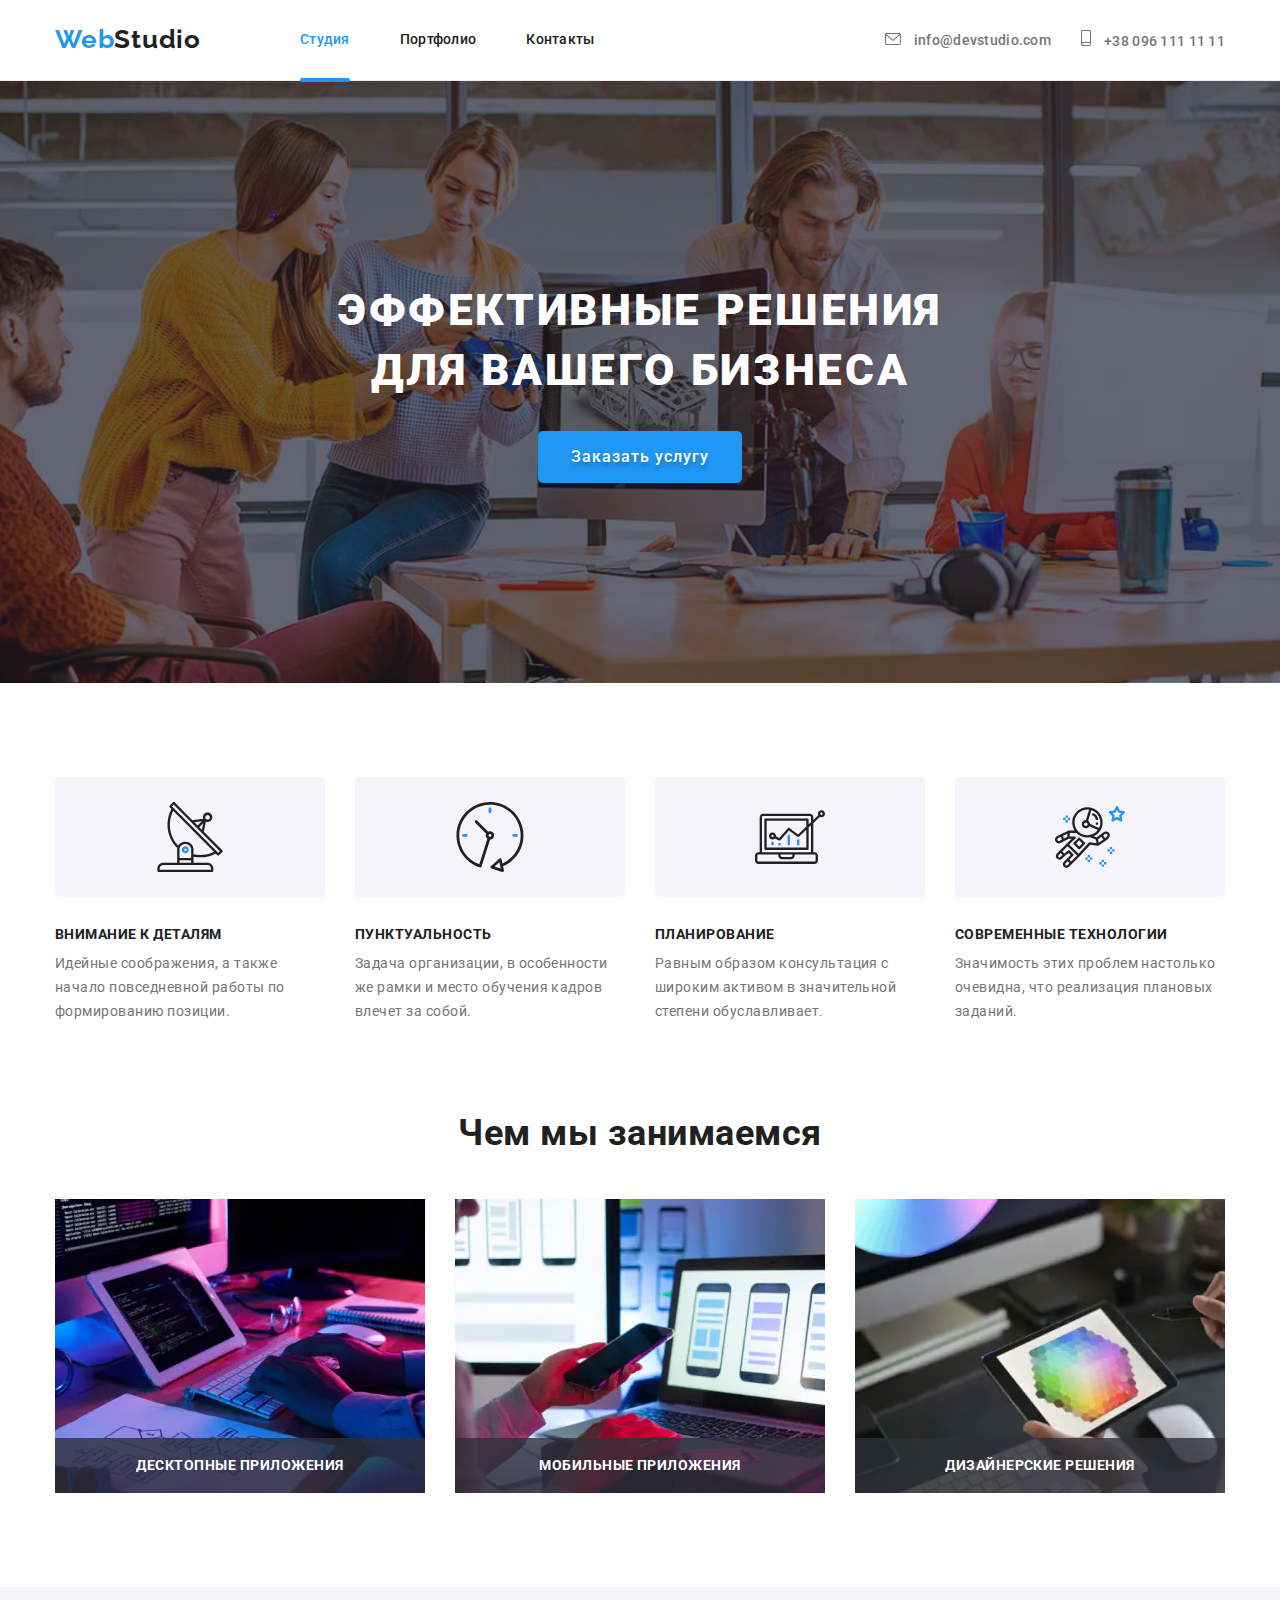
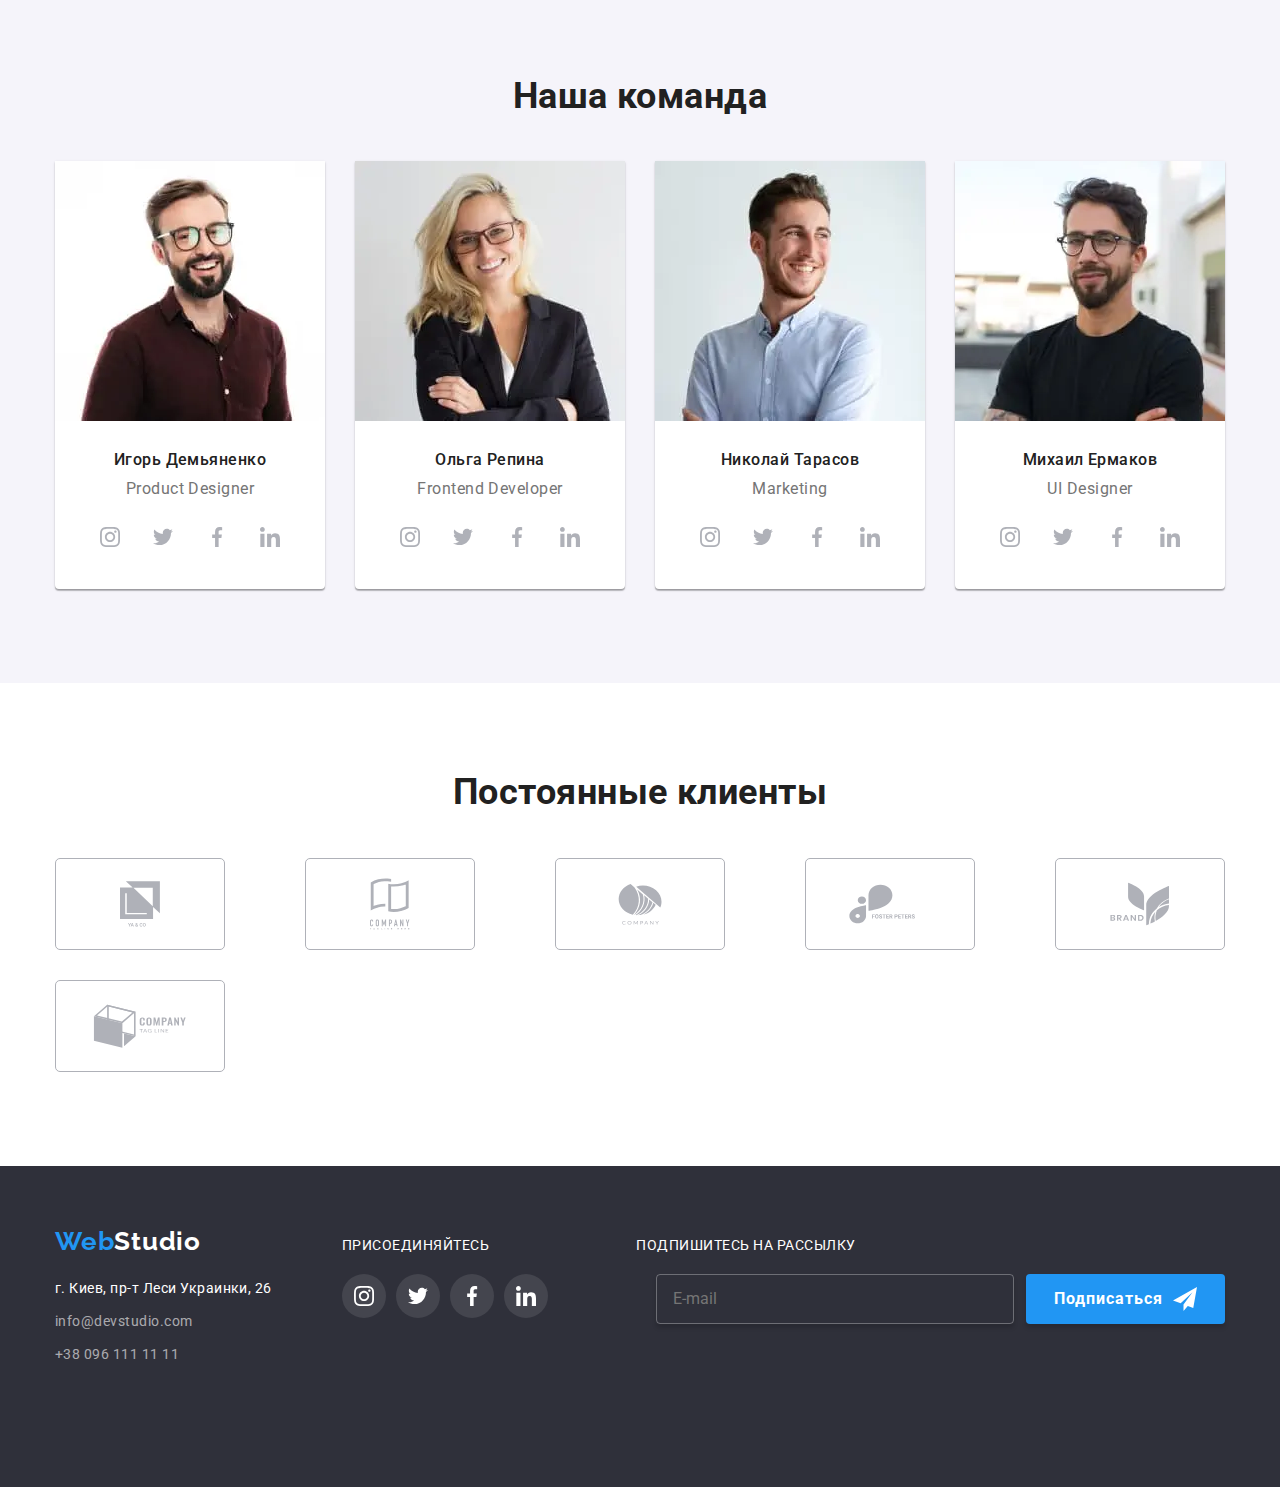
==== commit ef627c41: "Финальная версия" ====
--- a/index.html
+++ b/index.html
@@ -693,7 +693,7 @@
     <!--Подвал-->
     <footer class="footer">
       <div class="container footer--collect">
-        <div class="logo-address--right">
+        <div class="logo-address--position">
           <a href="./index.html" class="logo"
             ><span class="logo--accent">Web</span>Studio</a
           >
--- a/css/main.min.css
+++ b/css/main.min.css
@@ -1,9 +1,10 @@
 .visually-hidden{position:absolute !important;clip:rect(1px 1px 1px 1px);clip:rect(1px, 1px, 1px, 1px);padding:0 !important;border:0 !important;height:1px !important;width:1px !important;overflow:hidden}:root{--color-black: #000000;--color-white: #ffffff;--color-title: #212121;--color-text: #757575;--color-blue: #2196f3;--color-f-address: rgba(255, 255, 255, 0.6);--color-back-hf: #2f303a;--color-features: #e5e5e5;--color-bg-filter: #f5f4fa;--main-font: Roboto, -apple-system, BlinkMacSystemFont, avenir next, avenir,
-    segoe ui, helvetica neue, helvetica, Ubuntu, roboto, noto, arial, sans-serif;--card-count-item: 1;--gap-left: 30px;--gap-top: 30px;--slow: 500ms;--fast: 250ms;--cubic: cubic-bezier(0.4, 0, 0.2, 1)}html{box-sizing:border-box}*,*::after,*::before{box-sizing:inherit}h1,h2,h3,p{margin-top:0;margin-bottom:0}ul,ol{margin-top:0;margin-bottom:0;padding-left:0}img{display:block;max-width:100%;height:auto}.list{list-style:none}body{background-color:var(--color-white);color:var(--color-text);font-family:var(--main-font);letter-spacing:0.03em}.container{width:100%;padding-left:15px;padding-right:15px}@media screen and (min-width: 480px){.container{max-width:480px;margin:0 auto}}@media screen and (min-width: 768px){.container{max-width:768px}}@media screen and (min-width: 1200px){.container{max-width:1200px}}.container.menu{max-width:768px}.section{padding-bottom:94px;padding-top:94px}.title-section{color:var(--color-title);font-size:36px;line-height:0.85;text-align:center;margin-bottom:50px}.logo{font-size:26px;line-height:1.2;letter-spacing:.03em;font-family:Raleway, -apple-system, BlinkMacSystemFont, avenir next, avenir,- segoe ui, helvetica neue, helvetica, Ubuntu, roboto, noto, arial, sans-serif;font-weight:700;text-decoration:none}.logo--accent{color:var(--color-blue)}.button__hero{display:inherit;padding:10px 32px;border:1px solid;border-color:transparent;border-radius:5px;margin:0 auto;color:var(--color-white);background-color:var(--color-blue);cursor:pointer;font-family:inherit;font-weight:500;font-size:16px;line-height:1.87;text-align:center;letter-spacing:0.06em;text-shadow:0px 4px 4px rgba(0,0,0,0.25);transition:border-color 250ms cubic-bezier(0.4, 0, 0.2, 1)}.button__hero:hover,.button__hero:focus{border:1px solid;border-color:var(--color-black)}.social-list__link{display:flex;justify-content:center;align-items:center;width:44px;height:44px;border-radius:50%}.social-list__icon{width:20px;height:20px}.page-header{border-bottom:1px solid #ececec}.nav-address{position:relative}.logo--in-mobile{display:inline-block;color:var(--color-title);padding-top:16px;padding-bottom:16px;margin-right:99px}@media screen and (max-width: 1199px){.logo--in-mobile{margin-right:88px}}@media screen and (max-width: 420px){.logo--in-mobile{margin-right:auto}}.button__nav{position:fixed;z-index:100;top:34px;left:91%;padding:0;background-color:transparent;fill:var(--color-black);transform:translate(-50%, -50%);transition:fill 250ms cubic-bezier(0.4, 0, 0.2, 1);border:none}.button__nav:hover,.button__nav:focus{fill:var(--color-blue)}@media screen and (min-width: 768px){.button__nav{display:none}}.icon-close{display:none}.button__nav.is-open .icon-close{display:block}.button__nav.is-open .icon-open{display:none;position:relative;top:0;left:0}.button__nav.is-open .page-header{position:relative;top:0;left:0}.button__nav.is-open{position:fixed;top:34px;right:0}.menu-tablet-desktop{display:none}@media screen and (min-width: 768px){.menu-tablet-desktop{display:flex;justify-content:space-between;width:532px}}@media screen and (min-width: 768px){.menu-tablet-desktop{width:930px}}@media screen and (min-width: 768px){.site-nav,.address{display:flex}}@media screen and (min-width: 768px){.address{flex-direction:column;justify-content:space-evenly}}@media screen and (min-width: 1199px){.address{flex-direction:row;justify-content:flex-end;align-items:center}}.nav-address{display:flex;justify-content:flex-start;align-items:center}@media screen and (min-width: 768px){.site-nav .link{display:block;padding-top:32px;padding-bottom:32px;color:var(--color-title);font-weight:500;letter-spacing:0.02em;font-size:14px;line-height:1.14;text-decoration:none}}@media screen and (min-width: 768px){.link.active::after{position:absolute;bottom:-2%;width:100%;content:"";display:block;height:4px;background-color:var(--color-blue);border-radius:2px}}@media screen and (min-width: 768px){.address__mail-tell{font-size:14px;line-height:1.17;letter-spacing:.02em;font-weight:500;color:var(--color-text);transition:color var(--slow) var(--cubic)}}.address .address__mail-tell:hover,.address .address__mail-tell:focus{color:var(--color-blue)}.icon-mail-tell{margin-right:10px;fill:var(--color-text);transition:fill 250ms cubic-bezier(0.4, 0, 0.2, 1)}.address__mail-tell:hover .icon-mail-tell,.address__mail-tell:focus .icon-mail-tell{fill:var(--color-blue)}@media screen and (min-width: 1199px){.address__item:not(:last-child){margin-right:30px}}.site-nav__item:not(:last-child){margin-right:50px}a.link.active{position:relative;color:var(--color-blue)}.menu{display:none;height:100%;position:fixed;top:0;left:50%;transform:translate(-50%, 0);background:var(--color-white);box-shadow:0px 4px 8px rgba(0,0,0,0.04),0px 2px 4px rgba(0,0,0,0.08),0px 1px 3px rgba(0,0,0,0.16)}@media screen and (min-width: 768px){.menu{display:none}}.menu-mobile{padding:40px 48px;list-style:none}.menu.is-open{display:block}@media screen and (min-width: 768px){.menu.is-open{display:none}}@media screen and (max-width: 768px){.site-nav{margin-bottom:30%}}@media screen and (max-width: 768px){.site-nav .link{font-size:40px;line-height:1.17;letter-spacing:.02em;font-weight:500;text-decoration:none}}@media screen and (max-width: 768px){.site-nav .link{color:var(--color-title);transition:color var(--fast) var(--cubic)}}.site-nav .link:hover,.site-nav .link:focus{color:var(--color-blue)}.site-nav__item a{display:inline-block}@media screen and (max-width: 768px){.site-nav__item:not(:last-child){margin-bottom:32px}}.address__item .link{text-decoration:none;font-weight:500}.address__tell{display:block;font-size:34px;line-height:1.17;letter-spacing:.02em;color:var(--color-blue);margin-bottom:34px}.address__mail{display:block;font-size:24px;line-height:1.16;letter-spacing:.02em;color:var(--color-title);margin-bottom:64px}.social{--gap-left: 8px;--gap-top: 8px;--card-count-item: 4;display:flex;flex-wrap:wrap;margin-left:calc(var(--gap-left) * -1);margin-top:calc(var(--gap-top) * -1);font-size:18px;line-height:1.22;letter-spacing:.02em;list-style:none}.social .social__item{display:block;text-decoration:none;color:var(--color-blue);margin-left:var(--gap-left);margin-top:var(--gap-top);flex-basis:calc(+    segoe ui, helvetica neue, helvetica, Ubuntu, roboto, noto, arial, sans-serif;--card-count-item: 1;--gap-left: 30px;--gap-top: 30px;--slow: 500ms;--fast: 250ms;--cubic: cubic-bezier(0.4, 0, 0.2, 1)}html{box-sizing:border-box}*,*::after,*::before{box-sizing:inherit}h1,h2,h3,p{margin-top:0;margin-bottom:0}ul,ol{margin-top:0;margin-bottom:0;padding-left:0}img{display:block;max-width:100%;height:auto}.list{list-style:none}body{background-color:var(--color-white);color:var(--color-text);font-family:var(--main-font);letter-spacing:0.03em}.container{width:100%;padding-left:15px;padding-right:15px}@media screen and (min-width: 480px){.container{max-width:479.98px;margin:0 auto}}@media screen and (min-width: 768px){.container{max-width:767.98px}}@media screen and (min-width: 1200px){.container{max-width:1199.98px}}.container.menu{max-width:767.98px}.section{padding-bottom:60px;padding-top:60px}@media screen and (min-width: 768px){.section{padding-bottom:94px;padding-top:94px}}.title-section{color:var(--color-title);font-size:36px;line-height:0.85;text-align:center;margin-bottom:50px}.logo{font-size:26px;line-height:1.2;letter-spacing:.03em;font-family:Raleway, -apple-system, BlinkMacSystemFont, avenir next, avenir,+ segoe ui, helvetica neue, helvetica, Ubuntu, roboto, noto, arial, sans-serif;font-weight:700;text-decoration:none}.logo--accent{color:var(--color-blue)}.button__hero{display:inherit;padding:10px 32px;border:1px solid;border-color:transparent;border-radius:5px;margin:0 auto;color:var(--color-white);background-color:var(--color-blue);cursor:pointer;font-family:inherit;font-weight:500;font-size:16px;line-height:1.87;text-align:center;letter-spacing:0.06em;text-shadow:0px 4px 4px rgba(0,0,0,0.25);transition:border-color 250ms cubic-bezier(0.4, 0, 0.2, 1)}.button__hero:hover,.button__hero:focus{border:1px solid;border-color:var(--color-black)}.social-list__link{display:flex;justify-content:center;align-items:center;width:44px;height:44px;border-radius:50%}.social-list__icon{width:20px;height:20px}.filter__card{display:flex;flex-wrap:wrap;margin-bottom:50px;height:136px}@media screen and (min-width: 388px){.filter__card{height:91px}}@media screen and (min-width: 768px){.filter__card{justify-content:center;height:38px}}.button__item:not(:last-child){margin-right:8px}.button__name{padding:6px 22px;border-radius:5px;border:none;color:var(--color-title);background-color:var(--color-bg-filter);box-shadow:none;cursor:pointer;font-family:inherit;font-weight:500;font-size:16px;line-height:1.62;text-align:center;transition:color 250ms cubic-bezier(0.4, 0, 0.2, 1),background-color 250ms cubic-bezier(0.4, 0, 0.2, 1),box-shadow 250ms cubic-bezier(0.4, 0, 0.2, 1)}.button__name:active{color:var(--color-white);background-color:var(--color-blue)}.button__name:hover,.button__name:focus{color:var(--color-white);background-color:var(--color-blue);box-shadow:0px 3px 1px rgba(0,0,0,0.1),0px 1px 2px rgba(0,0,0,0.08),0px 2px 2px rgba(0,0,0,0.12)}.backdrop{position:fixed;top:0;left:0;z-index:100;width:100vw;height:100vh;background-color:rgba(0,0,0,0.2);transition:opacity 500ms cubic-bezier(0.4, 0, 0.2, 1),visibility 500ms cubic-bezier(0.4, 0, 0.2, 1)}.modal{position:absolute;width:95vw;max-width:450px;height:97vh;max-height:609px;top:50%;left:50%;padding:40px;overflow:auto;transform:translate(-50%, -50%);background:var(--color-white);box-shadow:0px 1px 3px rgba(0,0,0,0.12),0px 1px 1px rgba(0,0,0,0.14),0px 2px 1px rgba(0,0,0,0.2);border-radius:4px}@media screen and (min-width: 768px){.modal{max-width:528px;max-height:580px}}.is-hidden{opacity:0;visibility:hidden;pointer-events:none}.modal__close-btn{position:absolute;top:8px;right:8px;width:30px;height:30px;border-radius:50%;background-color:var(--color-white);border:1px solid rgba(0,0,0,0.1);cursor:pointer}.modal__btn-icon{position:absolute;top:50%;height:50%;width:18px;height:18px;fill:var(--color-black);transform:translate(-50%, -50%);transition:fill 500ms cubic-bezier(0.4, 0, 0.2, 1)}.modal__close-btn:hover .modal__btn-icon,.modal__close-btn:active .modal__btn-icon,.modal__close-btn:focus .modal__btn-icon{fill:var(--color-blue)}.is-hiden{opacity:0;visibility:hidden;pointer-events:none;z-index:-10}.modal-form{display:flex;flex-direction:column}.modal-form__head{font-size:20px;line-height:1.15;font-weight:700;text-align:center;color:var(--color-title);margin-bottom:12px}.modal-form__field{font-size:12px;line-height:1.16;letter-spacing:0.01em;color:var(--color-text)}.modal-form__input--wrapper{display:block;position:relative;margin-top:4px;margin-bottom:10px}.modal-form__input{font-size:14px;line-height:1.14px;letter-spacing:0.01em;width:100%;height:40px;border:1px solid rgba(33,33,33,0.2);border-radius:4px;padding-left:42px;transition:border-color 250ms cubic-bezier(0.4, 0, 0.2, 1)}.modal-form__input:focus{outline:none;border-color:var(--color-blue)}.modal-form__input::placeholder{font-size:12px;line-height:1.16;letter-spacing:0.01em;color:rgba(117,117,117,0.5)}.modal-form__icon{position:absolute;top:50%;left:12px;transform:translateY(-50%);display:block;width:18px;height:18px;fill:var(--color-title);transition:fill 250ms cubic-bezier(0.4, 0, 0.2, 1)}.modal-form__input:hover+.modal-form__icon{fill:var(--color-blue)}.modal-form__message{font-size:14px;line-height:1.14;letter-spacing:0.01em;width:100%;height:120px;margin-top:6px;margin-bottom:20px;padding:12px 16px;border:1px solid rgba(33,33,33,0.2);border-radius:4px;resize:none;transition:border-color 250ms cubic-bezier(0.4, 0, 0.2, 1)}.modal-form__message::placeholder{font-size:12px;line-height:1.16;letter-spacing:0.01em;color:rgba(117,117,117,0.5)}.modal-form__message:focus{outline:none;border-color:var(--color-blue)}.modal-form__checkbox-desc{font-weight:400;font-size:12px;line-height:1.66;letter-spacing:0.01em;margin-right:auto;margin-bottom:30px;margin-left:auto;color:var(--color-text)}@media screen and (min-width: 1199px){.modal-form__checkbox-desc{font-size:14px;line-height:1.71;letter-spacing:0.01em}}.modal-form__checkbox-link{color:var(--color-blue)}.modal-form__checkbox-desc::before{display:inline-block;vertical-align:middle;content:"";width:16px;height:15px;border:1px solid var(--color-title);border-radius:4px;cursor:pointer;margin-right:10px;background-size:16px 16px;background-repeat:no-repeat;background-position:center}.modal-form__check:checked+.modal-form__checkbox-desc::before{background-image:url(../../img/icon/icon-check.svg);border:none}.modal-form__check:focus+.modal-form__checkbox-desc::before{outline:1px solid var(--color-blue);outline-offset:1px}.modal-form__btn{align-self:center;font-weight:700;font-size:16px;line-height:1.87;letter-spacing:0.06em;padding:10px 56px;color:var(--color-white);background-color:var(--color-blue);box-shadow:0px 4px 4px rgba(0,0,0,0.15);border:none;border-radius:4px;cursor:pointer;transition:background-color 250ms cubic-bezier(0.4, 0, 0.2, 1)}.modal-form__btn:hover,.modal-form__btn:focus{background-color:#188ce8}.subscription-form__input{display:block;height:50px;width:200px;padding:16px;border:1px solid rgba(255,255,255,0.3);border-radius:4px;box-shadow:0px 4px 4px rgba(0,0,0,0.15);color:var(--color-white);background-color:transparent;transition:border-color 250ms cubic-bezier(0.4, 0, 0.2, 1)}.subscription-form__input:focus{outline:none;border-color:var(--color-blue)}.subscription-form__input:focus::placeholder{font-size:16px;line-height:1.25;color:rgba(255,255,255,0.6)}@media screen and (min-width: 320px){.subscription-form__input{width:358px}}.subscription-form__btn{display:flex;align-items:center;font-weight:700;font-size:16px;line-height:1.87;letter-spacing:0.06em;padding:10px 28px;color:var(--color-white);background-color:var(--color-blue);box-shadow:0px 4px 4px rgba(0,0,0,0.15);border:none;border-radius:4px;cursor:pointer;transition:background-color 250ms cubic-bezier(0.4, 0, 0.2, 1)}.subscription-form__btn:hover,.subscription-form__btn:focus{background-color:#188ce8}@media screen and (min-width: 767px){.subscription-form__btn{margin-left:12px}}.subscription-form__icon{width:24px;height:24px;fill:var(--color-white);margin-left:10px}.page-header{border-bottom:1px solid #ececec}.nav-address{position:relative}.logo--in-mobile{display:inline-block;color:var(--color-title);padding-top:16px;padding-bottom:16px;margin-right:99px}@media screen and (max-width: 1199.98px){.logo--in-mobile{margin-right:88px}}@media screen and (max-width: 419.98px){.logo--in-mobile{margin-right:auto}}.button__nav{position:fixed;z-index:100;top:34px;left:91%;padding:0;background-color:transparent;fill:var(--color-black);transform:translate(-50%, -50%);transition:fill 250ms cubic-bezier(0.4, 0, 0.2, 1);border:none}.button__nav:hover,.button__nav:focus{fill:var(--color-blue)}@media screen and (min-width: 420px){.button__nav{left:91%}}@media screen and (min-width: 768px){.button__nav{display:none}}.icon-close{display:none}.button__nav.is-open .icon-close{display:block}.button__nav.is-open .icon-open{display:none;position:relative;top:0;left:0}.button__nav.is-open .page-header{position:relative;top:0;left:0}.button__nav.is-open{position:fixed;top:34px;right:0}.menu-tablet-desktop{display:none}@media screen and (min-width: 768px){.menu-tablet-desktop{display:flex;justify-content:space-between;width:532px}}@media screen and (min-width: 768px){.menu-tablet-desktop{width:930px}}@media screen and (min-width: 768px){.site-nav,.address{display:flex}}@media screen and (min-width: 768px){.address{flex-direction:column;justify-content:space-evenly}}@media screen and (min-width: 1199px){.address{flex-direction:row;justify-content:flex-end;align-items:center}}.nav-address{display:flex;justify-content:flex-start;align-items:center}@media screen and (min-width: 768px){.site-nav .link{display:block;padding-top:32px;padding-bottom:32px;color:var(--color-title);font-weight:500;letter-spacing:0.02em;font-size:14px;line-height:1.14;text-decoration:none}}@media screen and (min-width: 768px){.link.active::after{position:absolute;bottom:-2%;width:100%;content:"";display:block;height:4px;background-color:var(--color-blue);border-radius:2px}}@media screen and (min-width: 768px){.address__mail-tell{font-size:14px;line-height:1.17;letter-spacing:.02em;font-weight:500;color:var(--color-text);transition:color var(--slow) var(--cubic)}}.address .address__mail-tell:hover,.address .address__mail-tell:focus{color:var(--color-blue)}.icon-mail-tell{margin-right:10px;fill:var(--color-text);transition:fill 250ms cubic-bezier(0.4, 0, 0.2, 1)}.address__mail-tell:hover .icon-mail-tell,.address__mail-tell:focus .icon-mail-tell{fill:var(--color-blue)}@media screen and (min-width: 1199px){.address__item:not(:last-child){margin-right:30px}}.site-nav__item:not(:last-child){margin-right:50px}a.link.active{position:relative;color:var(--color-blue)}.menu{display:none;height:100%;position:fixed;z-index:2;top:0;left:50%;transform:translate(-50%, 0);background:var(--color-white);box-shadow:0px 4px 8px rgba(0,0,0,0.04),0px 2px 4px rgba(0,0,0,0.08),0px 1px 3px rgba(0,0,0,0.16)}@media screen and (min-width: 768px){.menu{display:none}}.menu-mobile{padding:40px 28px;list-style:none}@media screen and (min-width: 320px){.menu-mobile{padding:40px 48px}}.menu.is-open{display:block}@media screen and (min-width: 768px){.menu.is-open{display:none}}@media screen and (max-width: 767.98px){.site-nav{margin-bottom:30%}}@media screen and (max-width: 767.98px){.site-nav .link{font-size:40px;line-height:1.17;letter-spacing:.02em;font-weight:500;text-decoration:none}}@media screen and (max-width: 767.98px){.site-nav .link{color:var(--color-title);transition:color var(--fast) var(--cubic)}}.site-nav .link:hover,.site-nav .link:focus{color:var(--color-blue)}.site-nav__item a{display:inline-block}@media screen and (max-width: 767.98px){.site-nav__item:not(:last-child){margin-bottom:32px}}.address__item .link{text-decoration:none;font-weight:500}.address__tell{display:block;font-size:34px;line-height:1.17;letter-spacing:.02em;color:var(--color-blue);margin-bottom:34px}.address__mail{display:block;font-size:24px;line-height:1.16;letter-spacing:.02em;color:var(--color-title);margin-bottom:64px}.social{--gap-left: 8px;--gap-top: 8px;--card-count-item: 4;display:flex;flex-wrap:wrap;margin-left:calc(var(--gap-left) * -1);margin-top:calc(var(--gap-top) * -1);font-size:18px;line-height:1.22;letter-spacing:.02em;list-style:none}.social .social__item{display:block;text-decoration:none;color:var(--color-blue);margin-left:var(--gap-left);margin-top:var(--gap-top);flex-basis:calc(  (100% - var(--gap-left) * var(--card-count-item)) / var- (--card-count-item))}.social li:not(:last-child){padding-right:10px;border-right:1px solid rgba(33,33,33,0.2)}.hero{background-color:#c4c4c4;background-image:linear-gradient(to top, rgba(47,48,58,0.4), rgba(47,48,58,0.4)),url("../../img/hero/header_img_mobile.jpg");background-position:center;background-size:cover;background-repeat:no-repeat}@media (min-device-pixel-ratio: 2) and (max-width: 767px), (min-resolution: 192dpi) and (max-width: 767px), (min-resolution: 2dppx) and (max-width: 767px){.hero{background-image:linear-gradient(to top, rgba(47,48,58,0.4), rgba(47,48,58,0.4)),url("../../img/hero/header_img@2x_mobile.jpg")}}@media screen and (min-width: 768px){.hero{background-image:linear-gradient(to top, rgba(47,48,58,0.4), rgba(47,48,58,0.4)),url("../../img/hero/header_img_tablet.jpg")}}@media (min-device-pixel-ratio: 2) and (min-width: 768px), (min-resolution: 192dpi) and (min-width: 768px), (min-resolution: 2dppx) and (min-width: 768px){.hero{background-image:linear-gradient(to top, rgba(47,48,58,0.4), rgba(47,48,58,0.4)),url("../../img/hero/header_img@2x_tablet.jpg")}}@media screen and (min-width: 1200px){.hero{background-image:linear-gradient(to top, rgba(47,48,58,0.4), rgba(47,48,58,0.4)),url("../../img/hero/header_img_desktop.jpg")}}@media (min-device-pixel-ratio: 2) and (min-width: 1200px), (min-resolution: 192dpi) and (min-width: 1200px), (min-resolution: 2dppx) and (min-width: 1200px){.hero{background-image:linear-gradient(to top, rgba(47,48,58,0.4), rgba(47,48,58,0.4)),url("../../img/hero/header_img@2x_desktop.jpg")}}.section.hero{padding-bottom:118px;padding-top:118px}@media screen and (min-width: 1200px){.section.hero{padding-bottom:200px;padding-top:200px}}.title__hero{max-width:360px;margin:0 auto 30px;color:var(--color-white);text-transform:uppercase;text-align:center;font-weight:900;font-size:26px;line-height:1.62;letter-spacing:.06em}@media screen and (min-width: 1200px){.title__hero{max-width:640px;font-size:44px;line-height:1.36;letter-spacing:.06em}}.features__card{display:flex;flex-wrap:wrap;justify-content:space-between;margin-left:calc(var(--gap-left) * -1);margin-top:calc(var(--gap-top) * -1)}.features__item{margin-left:var(--gap-left);margin-top:var(--gap-top);flex-basis:calc(+ (--card-count-item))}.social li:not(:last-child){padding-right:10px;border-right:1px solid rgba(33,33,33,0.2)}.hero{background-color:#c4c4c4;background-image:linear-gradient(to top, rgba(47,48,58,0.4), rgba(47,48,58,0.4)),url("../img/hero/header_img_mobile.jpg");background-position:center;background-size:cover;background-repeat:no-repeat}@media (min-device-pixel-ratio: 2) and (max-width: 767.98px), (min-resolution: 192dpi) and (max-width: 767.98px), (min-resolution: 2dppx) and (max-width: 767.98px){.hero{background-image:linear-gradient(to top, rgba(47,48,58,0.4), rgba(47,48,58,0.4)),url("../img/hero/header_img@2x_mobile.jpg")}}@media screen and (min-width: 768px){.hero{background-image:linear-gradient(to top, rgba(47,48,58,0.4), rgba(47,48,58,0.4)),url("../img/hero/header_img_tablet.jpg")}}@media (min-device-pixel-ratio: 2) and (min-width: 768px), (min-resolution: 192dpi) and (min-width: 768px), (min-resolution: 2dppx) and (min-width: 768px){.hero{background-image:linear-gradient(to top, rgba(47,48,58,0.4), rgba(47,48,58,0.4)),url("../img/hero/header_img@2x_tablet.jpg")}}@media screen and (min-width: 1200px){.hero{background-image:linear-gradient(to top, rgba(47,48,58,0.4), rgba(47,48,58,0.4)),url("../img/hero/header_img_desktop.jpg")}}@media (min-device-pixel-ratio: 2) and (min-width: 1200px), (min-resolution: 192dpi) and (min-width: 1200px), (min-resolution: 2dppx) and (min-width: 1200px){.hero{background-image:linear-gradient(to top, rgba(47,48,58,0.4), rgba(47,48,58,0.4)),url("../img/hero/header_img@2x_desktop.jpg")}}.section.hero{padding-bottom:118px;padding-top:118px}@media screen and (min-width: 1200px){.section.hero{padding-bottom:200px;padding-top:200px}}.title__hero{max-width:360px;margin:0 auto 30px;color:var(--color-white);text-transform:uppercase;text-align:center;font-weight:900;font-size:26px;line-height:1.62;letter-spacing:.06em}@media screen and (min-width: 1200px){.title__hero{max-width:640px;font-size:44px;line-height:1.36;letter-spacing:.06em}}.features__card{display:flex;flex-wrap:wrap;justify-content:space-between;margin-left:calc(var(--gap-left) * -1);margin-top:calc(var(--gap-top) * -1)}.features__item{margin-left:var(--gap-left);margin-top:var(--gap-top);flex-basis:calc(  (100% - var(--gap-left) * var(--card-count-item)) / var(--card-count-item))}@media screen and (min-width: 767px){.features__item{--card-count-item: 2}}@media screen and (min-width: 1199px){.features__item{--card-count-item: 4}}.features__icon{display:flex;height:120px;background-color:var(--color-bg-filter);border-radius:4px;margin-bottom:30px;align-items:center;justify-content:center}.features__title{color:var(--color-title);font-size:14px;line-height:1.14;text-transform:uppercase;margin-bottom:10px}@media screen and (min-width: 480px){.features__title{text-align:center}}@media screen and (min-width: 767px){.features__title{text-align:left}}.features__discription{font-size:14px;line-height:1.71;text-align:left}.ocupation{padding-top:0}@media screen and (max-width: 1199px){.ocupation{display:none}}.ocupation__card{display:flex;flex-wrap:wrap;margin-left:-30px;margin-top:-30px}.ocupation__item{display:flex;position:relative;margin-left:30px;margin-top:30px;flex-basis:calc((100% - 90px) / 3)}.ocupation__meta{position:absolute;width:100%;padding:27px;margin-bottom:0;bottom:0;text-transform:uppercase;background-color:rgba(47,48,58,0.8);text-align:center;color:var(--color-white);font-size:14px;line-height:1.14px}.teams{background-color:var(--color-bg-filter)}.teams__card{display:flex;flex-wrap:wrap;margin-left:calc(var(--gap-left) * -1);margin-top:calc(var(--gap-top) * -1)}.teams__item{background:var(--color-white);box-shadow:0px 1px 3px rgba(0,0,0,0.12),0px 1px 1px rgba(0,0,0,0.14),0px 2px 1px rgba(0,0,0,0.2);border-radius:0px 0px 4px 4px;margin-left:var(--gap-left);margin-top:var(--gap-top);flex-basis:calc(- (100% - var(--gap-left) * var(--card-count-item)) / var(--card-count-item))}@media screen and (min-width: 767px){.teams__item{--card-count-item: 2}}@media screen and (min-width: 1199px){.teams__item{--card-count-item: 4}}.teams__item--padding{padding:30px 122px}@media screen and (min-width: 767px){.teams__item--padding{padding:30px 74px}}@media screen and (min-width: 1199px){.teams__item--padding{padding:30px}}.teams__name{color:var(--color-title);font-weight:500;font-size:16px;line-height:1.18;text-align:center;margin-bottom:10px}.teams__discription{font-size:16px;line-height:1.18;text-align:center;margin-bottom:16px}.social-list{display:flex;justify-content:space-between}.teams__link--color{background-color:var(--color-white);transition:background-color 250ms cubic-bezier(0.4, 0, 0.2, 1)}.teams__link--color:hover,.teams__link--color:focus{background-color:var(--color-blue)}.teams__icon--color{fill:#afb1b8;transition:fill 250ms cubic-bezier(0.4, 0, 0.2, 1)}.social-list__link:hover .teams__icon--color,.social-list__link:focus .teams__icon--color{fill:var(--color-white)}.clients-card{display:flex;flex-wrap:wrap;justify-content:space-between;margin-left:calc(var(--gap-left) * -1);margin-top:calc(var(--gap-top) * -1)}.clients__item{--card-count-item: 2;margin-left:var(--gap-left);margin-top:var(--gap-top);flex-basis:calc(- (100% - var(--gap-left) * var(--card-count-item)) / var(--card-count-item))}@media screen and (min-width: 767px){.clients__item{--card-count-item: 3}}@media screen and (min-width: 1199px){.clients__item{--card-count-item: 6}}.clients__link{display:flex;justify-content:center;align-items:center;width:210px;height:92px;border:1px solid;border-color:#afb1b8;border-radius:5px;transition:border-color 500ms cubic-bezier(0.4, 0, 0.2, 1)}.clients__link:hover,.clients__link:focus{border-color:var(--color-blue)}@media screen and (min-width: 767px){.clients__link{width:226px}}@media screen and (min-width: 1199px){.clients__link{width:170px}}.clients__icon{fill:#afb1b8;transition:border-color 500ms cubic-bezier(0.4, 0, 0.2, 1),fill 500ms cubic-bezier(0.4, 0, 0.2, 1)}.clients__link:hover .clients__icon,.clients__link:focus .clients__icon{fill:var(--color-blue);border-color:var(--color-blue)}.footer{background-color:var(--color-back-hf);padding-top:60px;padding-bottom:60px}.footer .logo{display:block;margin-bottom:20px;color:var(--color-white)}.footer__address{font-style:normal;font-size:14px;line-height:1.71}.footer__address:hover,.footer__address:focus{color:var(--color-blue)}.footer__address p{color:var(--color-white)}.footer__address a{display:block;margin-top:9px;color:var(--color-f-address);text-decoration:none;transition:color 250ms cubic-bezier(0.4, 0, 0.2, 1)}.footer__address a:hover,.footer__address a:focus{color:var(--color-blue)}.footer--collect{display:flex}.logo-address--right{margin-right:70px}.footer-social--action{padding-top:12px;margin-bottom:20px;font-size:14px;line-height:1.14;text-transform:uppercase;color:var(--color-white)}.footer-social .social-list__item:not(:last-child){margin-right:10px}.footer__link--color{background-color:rgba(255,255,255,0.1);transition:background-color 250ms cubic-bezier(0.4, 0, 0.2, 1)}.footer__link--color:hover,.footer__link--color:focus{background-color:var(--color-blue)}.footer__icon--color{fill:var(--color-white)}.subscription-form{display:flex}.footer-subscription{margin-left:auto}
+ (100% - var(--gap-left) * var(--card-count-item)) / var(--card-count-item))}@media screen and (min-width: 767px){.teams__item{--card-count-item: 2}}@media screen and (min-width: 1199px){.teams__item{--card-count-item: 4}}.teams__item--padding{padding:30px 0;text-align:center}.teams__name{color:var(--color-title);font-weight:500;font-size:16px;line-height:1.18;text-align:center;margin-bottom:10px}.teams__discription{font-size:16px;line-height:1.18;text-align:center;margin-bottom:16px}.social-list{display:flex;justify-content:space-between;width:204px;height:44px;margin:0 auto}.teams__link--color{background-color:var(--color-white);transition:background-color 250ms cubic-bezier(0.4, 0, 0.2, 1)}.teams__link--color:hover,.teams__link--color:focus{background-color:var(--color-blue)}.teams__icon--color{fill:#afb1b8;transition:fill 250ms cubic-bezier(0.4, 0, 0.2, 1)}.social-list__link:hover .teams__icon--color,.social-list__link:focus .teams__icon--color{fill:var(--color-white)}.examples__meta{padding:20px 24px;border-right:1px solid #eeeeee;border-left:1px solid #eeeeee;border-bottom:1px solid #eeeeee}.examples__link{text-decoration:none}.examples__link:hover .overlay,.examples__link:focus .overlay{transform:translateY(0%);z-index:100}.examples__name{margin-bottom:4px;color:var(--color-title);font-size:18px;line-height:2;letter-spacing:0.06em}.examples__discription{color:var(--color-text);font-size:16px;line-height:1.87}.examples__card{display:flex;flex-wrap:wrap;margin-left:calc(var(--gap-left) * -1);margin-top:calc(var(--gap-top) * -1)}.examples__item{margin-left:var(--gap-left);margin-top:var(--gap-top);box-shadow:none;flex-basis:calc(+ (100% - var(--gap-left) * var(--card-count-item)) / var(--card-count-item));transition:box-shadow 250ms cubic-bezier(0.4, 0, 0.2, 1)}@media screen and (min-width: 767px){.examples__item{--card-count-item: 2}}@media screen and (min-width: 1199px){.examples__item{--card-count-item: 3}}.examples__item:hover{box-shadow:0px 1px 1px rgba(0,0,0,0.12),0px 4px 4px rgba(0,0,0,0.06),1px 4px 6px rgba(0,0,0,0.16)}.examples__item--wrapper{position:relative;overflow:hidden}.overlay{position:absolute;z-index:-11;top:0;left:0;font-size:18px;line-height:1.56;color:var(--color-white);width:100%;height:100%;padding:63px 24px;background:rgba(33,150,243,0.9);transform:translateY(100%);transition:all 250ms cubic-bezier(0.4, 0, 0.2, 1)}.clients-card{display:flex;flex-wrap:wrap;justify-content:space-between;margin-left:calc(var(--gap-left) * -1);margin-top:calc(var(--gap-top) * -1)}.clients__item{margin-left:var(--gap-left);margin-top:var(--gap-top);flex-basis:calc(+ (100% - var(--gap-left) * var(--card-count-item)) / var(--card-count-item))}@media screen and (max-width: 479.98px){.clients__item{justify-content:space-around}}@media screen and (min-width: 480px){.clients__item{--card-count-item: 2}}@media screen and (min-width: 767px){.clients__item{--card-count-item: 3}}@media screen and (min-width: 1199px){.clients__item{--card-count-item: 6}}.clients__link{display:flex;justify-content:center;align-items:center;margin:0 auto;max-width:210px;height:92px;border:1px solid;border-color:#afb1b8;border-radius:5px;transition:border-color 500ms cubic-bezier(0.4, 0, 0.2, 1)}.clients__link:hover,.clients__link:focus{border-color:var(--color-blue)}@media screen and (min-width: 767px){.clients__link{width:226px}}@media screen and (min-width: 1199px){.clients__link{width:170px}}.clients__icon{fill:#afb1b8;transition:border-color 500ms cubic-bezier(0.4, 0, 0.2, 1),fill 500ms cubic-bezier(0.4, 0, 0.2, 1)}.clients__link:hover .clients__icon,.clients__link:focus .clients__icon{fill:var(--color-blue);border-color:var(--color-blue)}.footer{background-color:var(--color-back-hf);padding-top:60px;padding-bottom:60px}.footer .logo{display:block;margin-bottom:20px;color:var(--color-white)}.footer__address{font-style:normal;font-size:14px;line-height:1.71}.footer__address:hover,.footer__address:focus{color:var(--color-blue)}.footer__address p{color:var(--color-white)}.footer__address a{display:block;margin-top:9px;color:var(--color-f-address);text-decoration:none;transition:color 250ms cubic-bezier(0.4, 0, 0.2, 1)}.footer__address a:hover,.footer__address a:focus{color:var(--color-blue)}.footer--collect{display:flex}@media screen and (max-width: 767.98px){.footer--collect{flex-direction:column;align-items:center}}@media screen and (min-width: 767px){.footer--collect{flex-wrap:wrap;justify-content:space-around}}.logo-address--position{text-align:center;margin-bottom:60px}@media screen and (min-width: 1199px){.logo-address--position{margin-right:70px;text-align:left}}.footer-social{margin-bottom:60px}.footer-social--action{padding-top:12px;margin-bottom:20px;text-align:center;font-size:14px;line-height:1.14;text-transform:uppercase;color:var(--color-white)}@media screen and (min-width: 1199px){.footer-social--action{text-align:left}}.footer-social .social-list__item:not(:last-child){margin-right:10px}.footer__link--color{background-color:rgba(255,255,255,0.1);transition:background-color 250ms cubic-bezier(0.4, 0, 0.2, 1)}.footer__link--color:hover,.footer__link--color:focus{background-color:var(--color-blue)}.footer__icon--color{fill:var(--color-white)}.subscription-form{display:flex}@media screen and (max-width: 1199.98px){.subscription-form{flex-direction:column;align-items:center}}@media screen and (min-width: 1199px){.footer-subscription{margin-left:auto}}.subscription-form__field{display:block}@media screen and (max-width: 1199.98px){.subscription-form__field{margin-bottom:20px}}@media screen and (min-width: 1199px){.subscription-form__field{margin-left:20px}}
 /*# sourceMappingURL=main.min.css.map */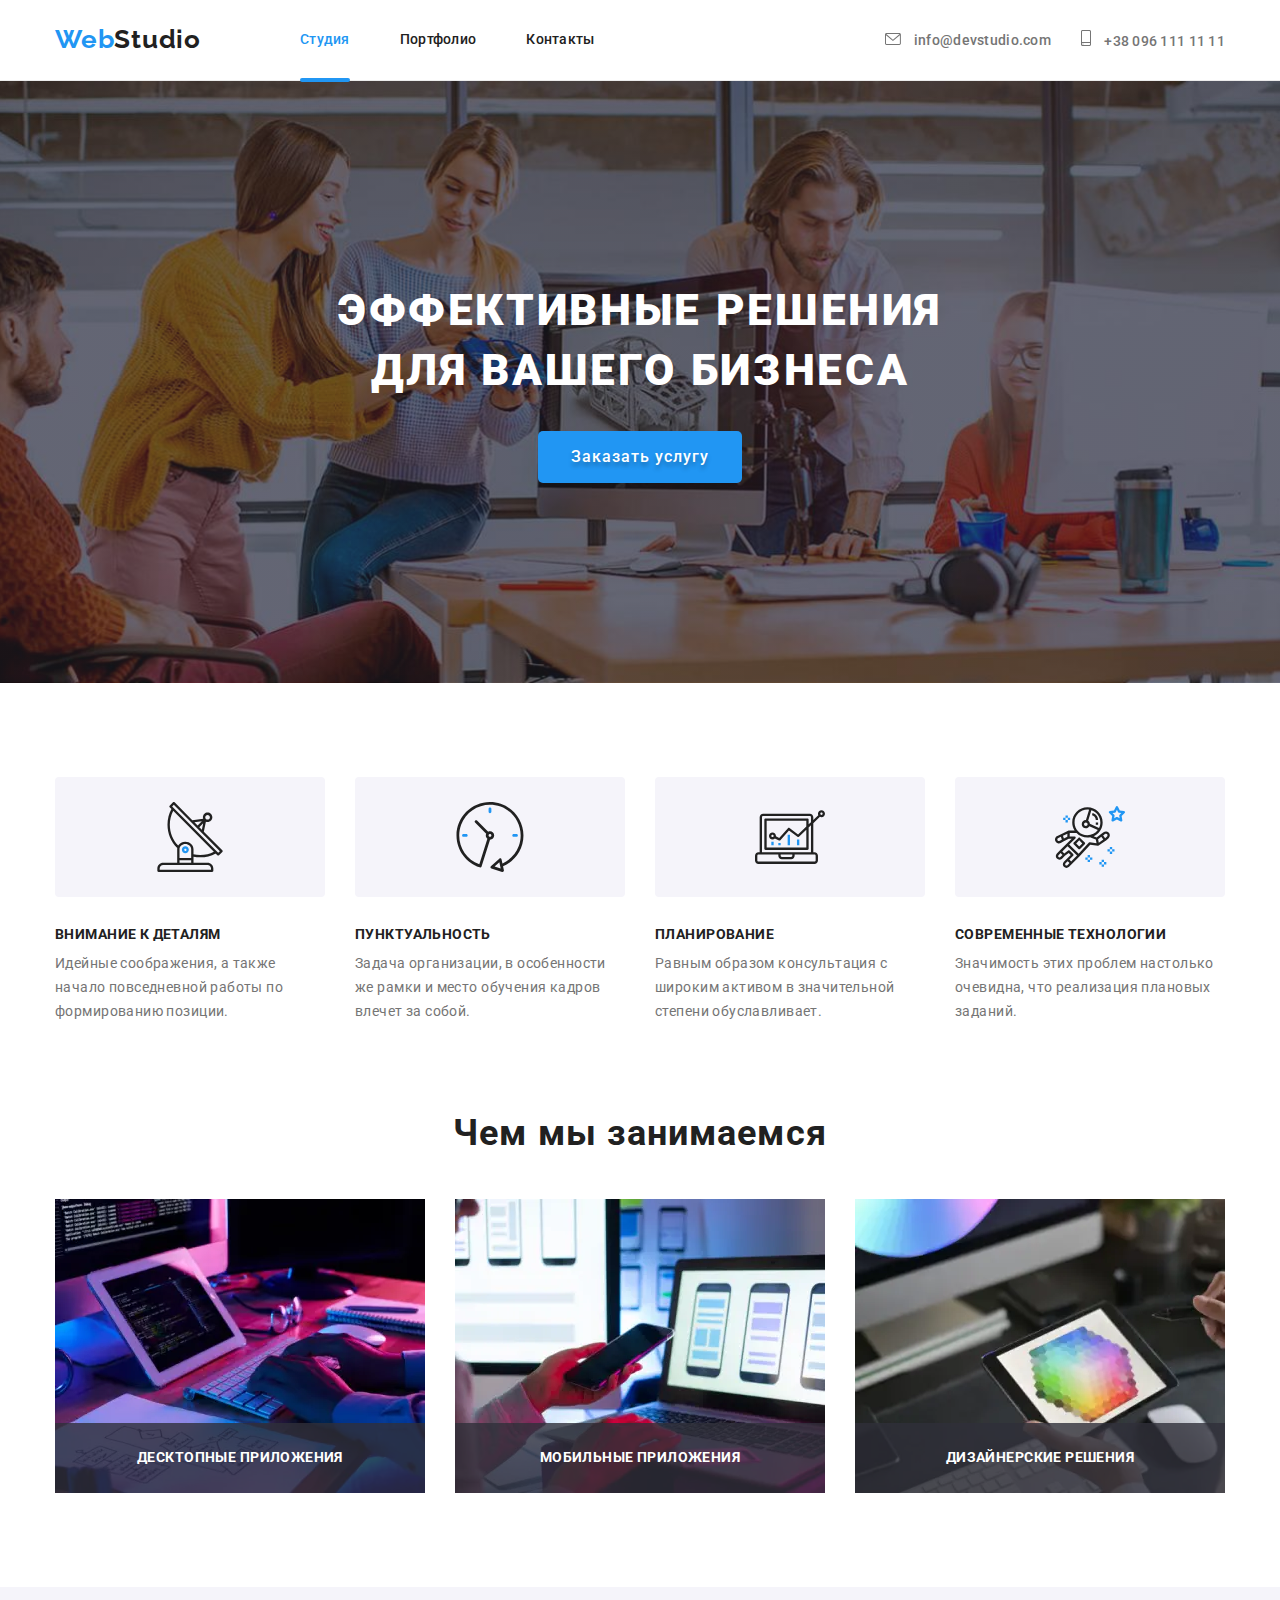
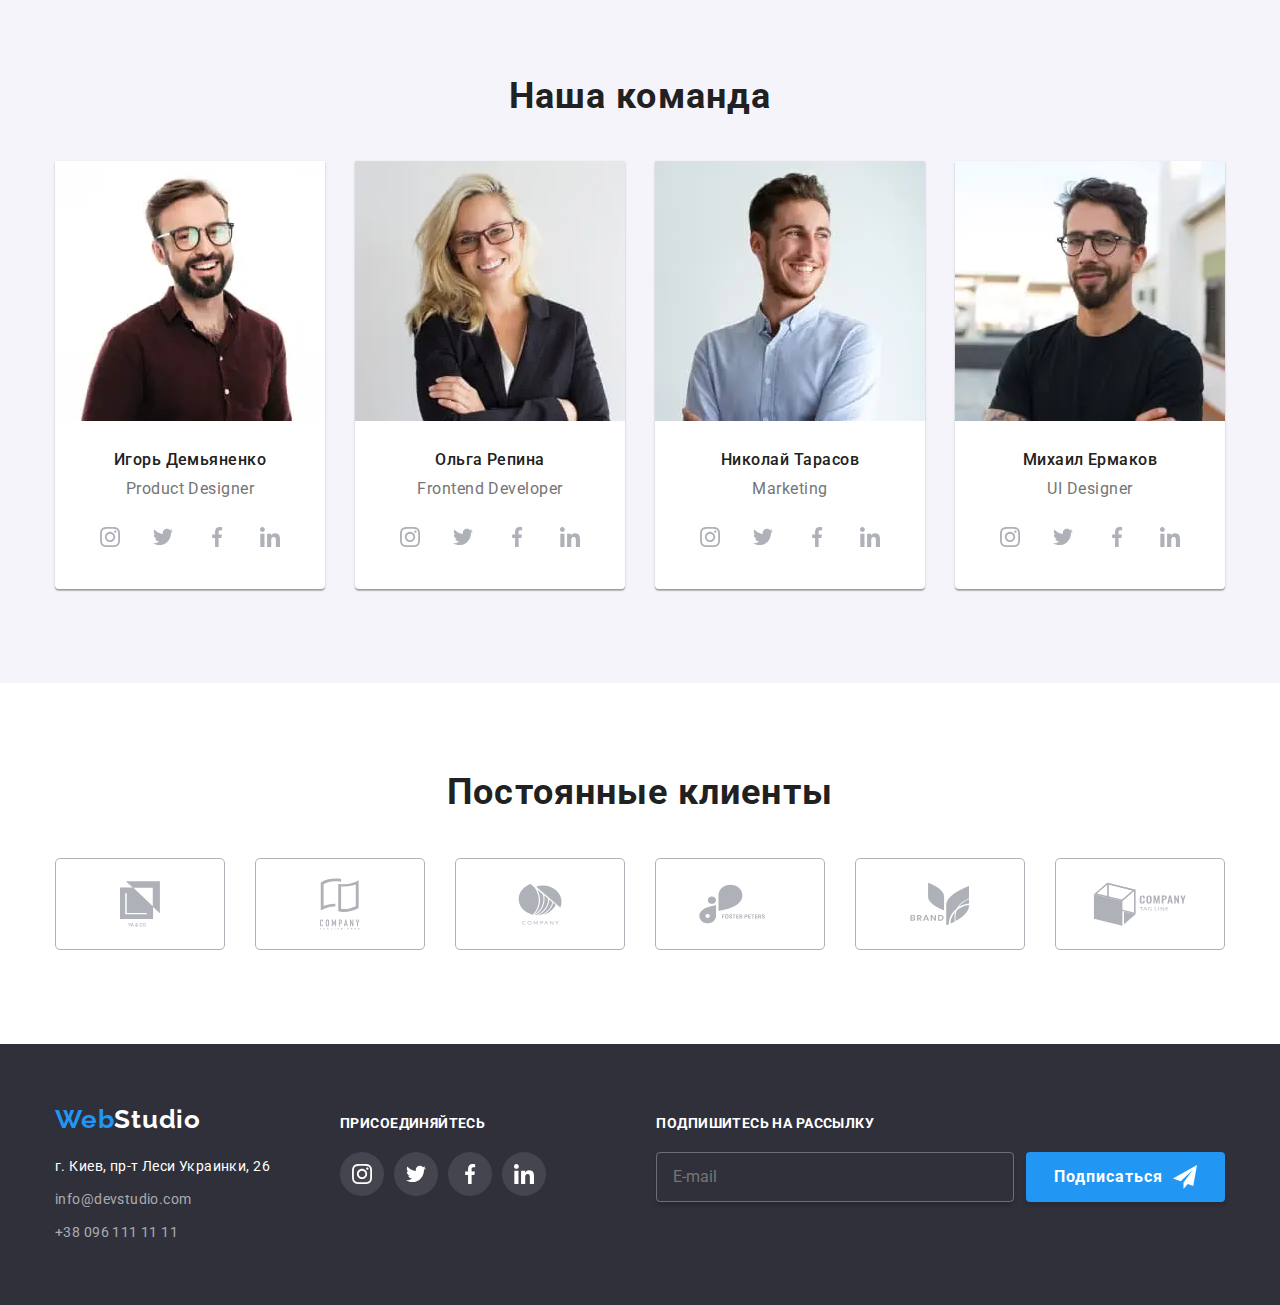
==== commit d85a8319: "Устранение замечаний" ====
--- a/index.html
+++ b/index.html
@@ -89,24 +89,26 @@
             </li>
           </ul>
         </nav>
-        <ul class="address list">
-          <li class="address__item">
-            <a href="tel:+380961111111" class="address__tell link">
-              +38 096 111 11 11</a
-            >
-          </li>
-          <li class="address__item">
-            <a href="mailto:info@devstudio.com" class="address__mail link">
-              info@devstudio.com</a
-            >
-          </li>
-        </ul>
-        <ul class="social">
-          <li><a href="#" class="social__item link">Instagram</a></li>
-          <li><a href="#" class="social__item link">Twitter</a></li>
-          <li><a href="#" class="social__item link">Facebook</a></li>
-          <li><a href="#" class="social__item link">LinkedIn</a></li>
-        </ul>
+        <div class="menu-mobile--bottom">
+          <ul class="address list">
+            <li class="address__item">
+              <a href="tel:+380961111111" class="address__tell link">
+                +38 096 111 11 11</a
+              >
+            </li>
+            <li class="address__item">
+              <a href="mailto:info@devstudio.com" class="address__mail link">
+                info@devstudio.com</a
+              >
+            </li>
+          </ul>
+          <ul class="social">
+            <li><a href="#" class="social__item link">Instagram</a></li>
+            <li><a href="#" class="social__item link">Twitter</a></li>
+            <li><a href="#" class="social__item link">Facebook</a></li>
+            <li><a href="#" class="social__item link">LinkedIn</a></li>
+          </ul>
+        </div>
       </div>
     </div>
     <!--Уникальный контент страницы-->
@@ -320,7 +322,7 @@
                     ./img/teams/product-designer/designer_mobile.jpg    1x,
                     ./img/teams/product-designer/designer_mobile@2x.jpg 2x
                   "
-                  media="(min-width: 280x)"
+                  media="(min-width: 280px)"
                 />
                 <img
                   src="./img/teams/product-designer/designer_mobile.jpg"
@@ -411,7 +413,7 @@
                     ./img/teams/developer/developer_mobile.jpg    1x,
                     ./img/teams/developer/developer_mobile@2x.jpg 2x
                   "
-                  media="(min-width: 280x)"
+                  media="(min-width: 280px)"
                 />
                 <img
                   src="./img/teams/developer/developer_mobile.jpg"
@@ -501,7 +503,7 @@
                     ./img/teams/marketing/marketing_mobile.jpg    1x,
                     ./img/teams/marketing/marketing_mobile@2x.jpg 2x
                   "
-                  media="(min-width: 280x)"
+                  media="(min-width: 280px)"
                 />
                 <img
                   src="./img/teams/marketing/marketing_mobile.jpg"
@@ -592,7 +594,7 @@
                     ./img/teams/designer/designer_mobile.jpg    1x,
                     ./img/teams/designer/designer_mobile@2x.jpg 2x
                   "
-                  media="(min-width: 280x)"
+                  media="(min-width: 280px)"
                 />
                 <img
                   src="./img/teams/designer/designer_mobile.jpg"
--- a/css/main.min.css
+++ b/css/main.min.css
@@ -1,10 +1,10 @@
 .visually-hidden{position:absolute !important;clip:rect(1px 1px 1px 1px);clip:rect(1px, 1px, 1px, 1px);padding:0 !important;border:0 !important;height:1px !important;width:1px !important;overflow:hidden}:root{--color-black: #000000;--color-white: #ffffff;--color-title: #212121;--color-text: #757575;--color-blue: #2196f3;--color-f-address: rgba(255, 255, 255, 0.6);--color-back-hf: #2f303a;--color-features: #e5e5e5;--color-bg-filter: #f5f4fa;--main-font: Roboto, -apple-system, BlinkMacSystemFont, avenir next, avenir,
-    segoe ui, helvetica neue, helvetica, Ubuntu, roboto, noto, arial, sans-serif;--card-count-item: 1;--gap-left: 30px;--gap-top: 30px;--slow: 500ms;--fast: 250ms;--cubic: cubic-bezier(0.4, 0, 0.2, 1)}html{box-sizing:border-box}*,*::after,*::before{box-sizing:inherit}h1,h2,h3,p{margin-top:0;margin-bottom:0}ul,ol{margin-top:0;margin-bottom:0;padding-left:0}img{display:block;max-width:100%;height:auto}.list{list-style:none}body{background-color:var(--color-white);color:var(--color-text);font-family:var(--main-font);letter-spacing:0.03em}.container{width:100%;padding-left:15px;padding-right:15px}@media screen and (min-width: 480px){.container{max-width:479.98px;margin:0 auto}}@media screen and (min-width: 768px){.container{max-width:767.98px}}@media screen and (min-width: 1200px){.container{max-width:1199.98px}}.container.menu{max-width:767.98px}.section{padding-bottom:60px;padding-top:60px}@media screen and (min-width: 768px){.section{padding-bottom:94px;padding-top:94px}}.title-section{color:var(--color-title);font-size:36px;line-height:0.85;text-align:center;margin-bottom:50px}.logo{font-size:26px;line-height:1.2;letter-spacing:.03em;font-family:Raleway, -apple-system, BlinkMacSystemFont, avenir next, avenir,- segoe ui, helvetica neue, helvetica, Ubuntu, roboto, noto, arial, sans-serif;font-weight:700;text-decoration:none}.logo--accent{color:var(--color-blue)}.button__hero{display:inherit;padding:10px 32px;border:1px solid;border-color:transparent;border-radius:5px;margin:0 auto;color:var(--color-white);background-color:var(--color-blue);cursor:pointer;font-family:inherit;font-weight:500;font-size:16px;line-height:1.87;text-align:center;letter-spacing:0.06em;text-shadow:0px 4px 4px rgba(0,0,0,0.25);transition:border-color 250ms cubic-bezier(0.4, 0, 0.2, 1)}.button__hero:hover,.button__hero:focus{border:1px solid;border-color:var(--color-black)}.social-list__link{display:flex;justify-content:center;align-items:center;width:44px;height:44px;border-radius:50%}.social-list__icon{width:20px;height:20px}.filter__card{display:flex;flex-wrap:wrap;margin-bottom:50px;height:136px}@media screen and (min-width: 388px){.filter__card{height:91px}}@media screen and (min-width: 768px){.filter__card{justify-content:center;height:38px}}.button__item:not(:last-child){margin-right:8px}.button__name{padding:6px 22px;border-radius:5px;border:none;color:var(--color-title);background-color:var(--color-bg-filter);box-shadow:none;cursor:pointer;font-family:inherit;font-weight:500;font-size:16px;line-height:1.62;text-align:center;transition:color 250ms cubic-bezier(0.4, 0, 0.2, 1),background-color 250ms cubic-bezier(0.4, 0, 0.2, 1),box-shadow 250ms cubic-bezier(0.4, 0, 0.2, 1)}.button__name:active{color:var(--color-white);background-color:var(--color-blue)}.button__name:hover,.button__name:focus{color:var(--color-white);background-color:var(--color-blue);box-shadow:0px 3px 1px rgba(0,0,0,0.1),0px 1px 2px rgba(0,0,0,0.08),0px 2px 2px rgba(0,0,0,0.12)}.backdrop{position:fixed;top:0;left:0;z-index:100;width:100vw;height:100vh;background-color:rgba(0,0,0,0.2);transition:opacity 500ms cubic-bezier(0.4, 0, 0.2, 1),visibility 500ms cubic-bezier(0.4, 0, 0.2, 1)}.modal{position:absolute;width:95vw;max-width:450px;height:97vh;max-height:609px;top:50%;left:50%;padding:40px;overflow:auto;transform:translate(-50%, -50%);background:var(--color-white);box-shadow:0px 1px 3px rgba(0,0,0,0.12),0px 1px 1px rgba(0,0,0,0.14),0px 2px 1px rgba(0,0,0,0.2);border-radius:4px}@media screen and (min-width: 768px){.modal{max-width:528px;max-height:580px}}.is-hidden{opacity:0;visibility:hidden;pointer-events:none}.modal__close-btn{position:absolute;top:8px;right:8px;width:30px;height:30px;border-radius:50%;background-color:var(--color-white);border:1px solid rgba(0,0,0,0.1);cursor:pointer}.modal__btn-icon{position:absolute;top:50%;height:50%;width:18px;height:18px;fill:var(--color-black);transform:translate(-50%, -50%);transition:fill 500ms cubic-bezier(0.4, 0, 0.2, 1)}.modal__close-btn:hover .modal__btn-icon,.modal__close-btn:active .modal__btn-icon,.modal__close-btn:focus .modal__btn-icon{fill:var(--color-blue)}.is-hiden{opacity:0;visibility:hidden;pointer-events:none;z-index:-10}.modal-form{display:flex;flex-direction:column}.modal-form__head{font-size:20px;line-height:1.15;font-weight:700;text-align:center;color:var(--color-title);margin-bottom:12px}.modal-form__field{font-size:12px;line-height:1.16;letter-spacing:0.01em;color:var(--color-text)}.modal-form__input--wrapper{display:block;position:relative;margin-top:4px;margin-bottom:10px}.modal-form__input{font-size:14px;line-height:1.14px;letter-spacing:0.01em;width:100%;height:40px;border:1px solid rgba(33,33,33,0.2);border-radius:4px;padding-left:42px;transition:border-color 250ms cubic-bezier(0.4, 0, 0.2, 1)}.modal-form__input:focus{outline:none;border-color:var(--color-blue)}.modal-form__input::placeholder{font-size:12px;line-height:1.16;letter-spacing:0.01em;color:rgba(117,117,117,0.5)}.modal-form__icon{position:absolute;top:50%;left:12px;transform:translateY(-50%);display:block;width:18px;height:18px;fill:var(--color-title);transition:fill 250ms cubic-bezier(0.4, 0, 0.2, 1)}.modal-form__input:hover+.modal-form__icon{fill:var(--color-blue)}.modal-form__message{font-size:14px;line-height:1.14;letter-spacing:0.01em;width:100%;height:120px;margin-top:6px;margin-bottom:20px;padding:12px 16px;border:1px solid rgba(33,33,33,0.2);border-radius:4px;resize:none;transition:border-color 250ms cubic-bezier(0.4, 0, 0.2, 1)}.modal-form__message::placeholder{font-size:12px;line-height:1.16;letter-spacing:0.01em;color:rgba(117,117,117,0.5)}.modal-form__message:focus{outline:none;border-color:var(--color-blue)}.modal-form__checkbox-desc{font-weight:400;font-size:12px;line-height:1.66;letter-spacing:0.01em;margin-right:auto;margin-bottom:30px;margin-left:auto;color:var(--color-text)}@media screen and (min-width: 1199px){.modal-form__checkbox-desc{font-size:14px;line-height:1.71;letter-spacing:0.01em}}.modal-form__checkbox-link{color:var(--color-blue)}.modal-form__checkbox-desc::before{display:inline-block;vertical-align:middle;content:"";width:16px;height:15px;border:1px solid var(--color-title);border-radius:4px;cursor:pointer;margin-right:10px;background-size:16px 16px;background-repeat:no-repeat;background-position:center}.modal-form__check:checked+.modal-form__checkbox-desc::before{background-image:url(../../img/icon/icon-check.svg);border:none}.modal-form__check:focus+.modal-form__checkbox-desc::before{outline:1px solid var(--color-blue);outline-offset:1px}.modal-form__btn{align-self:center;font-weight:700;font-size:16px;line-height:1.87;letter-spacing:0.06em;padding:10px 56px;color:var(--color-white);background-color:var(--color-blue);box-shadow:0px 4px 4px rgba(0,0,0,0.15);border:none;border-radius:4px;cursor:pointer;transition:background-color 250ms cubic-bezier(0.4, 0, 0.2, 1)}.modal-form__btn:hover,.modal-form__btn:focus{background-color:#188ce8}.subscription-form__input{display:block;height:50px;width:200px;padding:16px;border:1px solid rgba(255,255,255,0.3);border-radius:4px;box-shadow:0px 4px 4px rgba(0,0,0,0.15);color:var(--color-white);background-color:transparent;transition:border-color 250ms cubic-bezier(0.4, 0, 0.2, 1)}.subscription-form__input:focus{outline:none;border-color:var(--color-blue)}.subscription-form__input:focus::placeholder{font-size:16px;line-height:1.25;color:rgba(255,255,255,0.6)}@media screen and (min-width: 320px){.subscription-form__input{width:358px}}.subscription-form__btn{display:flex;align-items:center;font-weight:700;font-size:16px;line-height:1.87;letter-spacing:0.06em;padding:10px 28px;color:var(--color-white);background-color:var(--color-blue);box-shadow:0px 4px 4px rgba(0,0,0,0.15);border:none;border-radius:4px;cursor:pointer;transition:background-color 250ms cubic-bezier(0.4, 0, 0.2, 1)}.subscription-form__btn:hover,.subscription-form__btn:focus{background-color:#188ce8}@media screen and (min-width: 767px){.subscription-form__btn{margin-left:12px}}.subscription-form__icon{width:24px;height:24px;fill:var(--color-white);margin-left:10px}.page-header{border-bottom:1px solid #ececec}.nav-address{position:relative}.logo--in-mobile{display:inline-block;color:var(--color-title);padding-top:16px;padding-bottom:16px;margin-right:99px}@media screen and (max-width: 1199.98px){.logo--in-mobile{margin-right:88px}}@media screen and (max-width: 419.98px){.logo--in-mobile{margin-right:auto}}.button__nav{position:fixed;z-index:100;top:34px;left:91%;padding:0;background-color:transparent;fill:var(--color-black);transform:translate(-50%, -50%);transition:fill 250ms cubic-bezier(0.4, 0, 0.2, 1);border:none}.button__nav:hover,.button__nav:focus{fill:var(--color-blue)}@media screen and (min-width: 420px){.button__nav{left:91%}}@media screen and (min-width: 768px){.button__nav{display:none}}.icon-close{display:none}.button__nav.is-open .icon-close{display:block}.button__nav.is-open .icon-open{display:none;position:relative;top:0;left:0}.button__nav.is-open .page-header{position:relative;top:0;left:0}.button__nav.is-open{position:fixed;top:34px;right:0}.menu-tablet-desktop{display:none}@media screen and (min-width: 768px){.menu-tablet-desktop{display:flex;justify-content:space-between;width:532px}}@media screen and (min-width: 768px){.menu-tablet-desktop{width:930px}}@media screen and (min-width: 768px){.site-nav,.address{display:flex}}@media screen and (min-width: 768px){.address{flex-direction:column;justify-content:space-evenly}}@media screen and (min-width: 1199px){.address{flex-direction:row;justify-content:flex-end;align-items:center}}.nav-address{display:flex;justify-content:flex-start;align-items:center}@media screen and (min-width: 768px){.site-nav .link{display:block;padding-top:32px;padding-bottom:32px;color:var(--color-title);font-weight:500;letter-spacing:0.02em;font-size:14px;line-height:1.14;text-decoration:none}}@media screen and (min-width: 768px){.link.active::after{position:absolute;bottom:-2%;width:100%;content:"";display:block;height:4px;background-color:var(--color-blue);border-radius:2px}}@media screen and (min-width: 768px){.address__mail-tell{font-size:14px;line-height:1.17;letter-spacing:.02em;font-weight:500;color:var(--color-text);transition:color var(--slow) var(--cubic)}}.address .address__mail-tell:hover,.address .address__mail-tell:focus{color:var(--color-blue)}.icon-mail-tell{margin-right:10px;fill:var(--color-text);transition:fill 250ms cubic-bezier(0.4, 0, 0.2, 1)}.address__mail-tell:hover .icon-mail-tell,.address__mail-tell:focus .icon-mail-tell{fill:var(--color-blue)}@media screen and (min-width: 1199px){.address__item:not(:last-child){margin-right:30px}}.site-nav__item:not(:last-child){margin-right:50px}a.link.active{position:relative;color:var(--color-blue)}.menu{display:none;height:100%;position:fixed;z-index:2;top:0;left:50%;transform:translate(-50%, 0);background:var(--color-white);box-shadow:0px 4px 8px rgba(0,0,0,0.04),0px 2px 4px rgba(0,0,0,0.08),0px 1px 3px rgba(0,0,0,0.16)}@media screen and (min-width: 768px){.menu{display:none}}.menu-mobile{padding:40px 28px;list-style:none}@media screen and (min-width: 320px){.menu-mobile{padding:40px 48px}}.menu.is-open{display:block}@media screen and (min-width: 768px){.menu.is-open{display:none}}@media screen and (max-width: 767.98px){.site-nav{margin-bottom:30%}}@media screen and (max-width: 767.98px){.site-nav .link{font-size:40px;line-height:1.17;letter-spacing:.02em;font-weight:500;text-decoration:none}}@media screen and (max-width: 767.98px){.site-nav .link{color:var(--color-title);transition:color var(--fast) var(--cubic)}}.site-nav .link:hover,.site-nav .link:focus{color:var(--color-blue)}.site-nav__item a{display:inline-block}@media screen and (max-width: 767.98px){.site-nav__item:not(:last-child){margin-bottom:32px}}.address__item .link{text-decoration:none;font-weight:500}.address__tell{display:block;font-size:34px;line-height:1.17;letter-spacing:.02em;color:var(--color-blue);margin-bottom:34px}.address__mail{display:block;font-size:24px;line-height:1.16;letter-spacing:.02em;color:var(--color-title);margin-bottom:64px}.social{--gap-left: 8px;--gap-top: 8px;--card-count-item: 4;display:flex;flex-wrap:wrap;margin-left:calc(var(--gap-left) * -1);margin-top:calc(var(--gap-top) * -1);font-size:18px;line-height:1.22;letter-spacing:.02em;list-style:none}.social .social__item{display:block;text-decoration:none;color:var(--color-blue);margin-left:var(--gap-left);margin-top:var(--gap-top);flex-basis:calc(+    segoe ui, helvetica neue, helvetica, Ubuntu, roboto, noto, arial, sans-serif;--card-count-item: 1;--gap-left: 30px;--gap-top: 30px;--slow: 500ms;--fast: 250ms;--cubic: cubic-bezier(0.4, 0, 0.2, 1)}html{box-sizing:border-box}*,*::after,*::before{box-sizing:inherit}h1,h2,h3,p{margin-top:0;margin-bottom:0}ul,ol{margin-top:0;margin-bottom:0;padding-left:0}img{display:block;max-width:100%;height:auto}.list{list-style:none}body{background-color:var(--color-white);color:var(--color-text);font-family:var(--main-font);letter-spacing:0.03em}.container{width:100%;padding-left:15px;padding-right:15px}@media screen and (min-width: 480px){.container{max-width:480px;margin:0 auto}}@media screen and (min-width: 768px){.container{max-width:768px}}@media screen and (min-width: 1200px){.container{max-width:1200px}}.container.menu{max-width:768px}.section{padding-bottom:60px;padding-top:60px}@media screen and (min-width: 1199px){.section{padding-bottom:94px;padding-top:94px}}.title-section{color:var(--color-title);text-align:center;font-size:28px;line-height:1.17;letter-spacing:.03em;margin-bottom:30px}@media screen and (min-width: 1199px){.title-section{font-size:36px;line-height:.85;letter-spacing:.03em;margin-bottom:50px}}.logo{font-size:26px;line-height:1.2;letter-spacing:.03em;font-family:Raleway, -apple-system, BlinkMacSystemFont, avenir next, avenir,+ segoe ui, helvetica neue, helvetica, Ubuntu, roboto, noto, arial, sans-serif;font-weight:700;text-decoration:none}.logo--accent{color:var(--color-blue)}.button__hero{display:inherit;padding:10px 32px;border:1px solid;border-color:transparent;border-radius:5px;margin:0 auto;color:var(--color-white);background-color:var(--color-blue);cursor:pointer;font-size:16px;line-height:1.87;letter-spacing:.06em;font-family:inherit;font-weight:500;text-align:center;text-shadow:0px 4px 4px rgba(0,0,0,0.25);transition:border-color 250ms cubic-bezier(0.4, 0, 0.2, 1)}.button__hero:hover,.button__hero:focus{border:1px solid;border-color:var(--color-black)}.social-list__link{display:flex;justify-content:center;align-items:center;width:44px;height:44px;border-radius:50%}.social-list__icon{width:20px;height:20px}.filter__card{display:flex;flex-wrap:wrap;margin-bottom:50px;height:136px}@media screen and (min-width: 388px){.filter__card{height:91px}}@media screen and (min-width: 768px){.filter__card{justify-content:center;height:38px}}.button__item:not(:last-child){margin-right:8px}.button__name{padding:6px 22px;border-radius:5px;border:none;color:var(--color-title);background-color:var(--color-bg-filter);box-shadow:none;cursor:pointer;font-family:inherit;font-weight:500;font-size:16px;line-height:1.62;letter-spacing:.03em;text-align:center;transition:color 250ms cubic-bezier(0.4, 0, 0.2, 1),background-color 250ms cubic-bezier(0.4, 0, 0.2, 1),box-shadow 250ms cubic-bezier(0.4, 0, 0.2, 1)}.button__name:active{color:var(--color-white);background-color:var(--color-blue)}.button__name:hover,.button__name:focus{color:var(--color-white);background-color:var(--color-blue);box-shadow:0px 3px 1px rgba(0,0,0,0.1),0px 1px 2px rgba(0,0,0,0.08),0px 2px 2px rgba(0,0,0,0.12)}.backdrop{position:fixed;top:0;left:0;z-index:100;width:100vw;height:100vh;background-color:rgba(0,0,0,0.2);transition:opacity 500ms cubic-bezier(0.4, 0, 0.2, 1),visibility 500ms cubic-bezier(0.4, 0, 0.2, 1)}.modal{position:absolute;width:95vw;max-width:450px;height:97vh;max-height:609px;top:50%;left:50%;padding:40px;overflow:auto;transform:translate(-50%, -50%);background:var(--color-white);box-shadow:0px 1px 3px rgba(0,0,0,0.12),0px 1px 1px rgba(0,0,0,0.14),0px 2px 1px rgba(0,0,0,0.2);border-radius:4px}@media screen and (min-width: 768px){.modal{max-width:528px;max-height:580px}}.is-hidden{opacity:0;visibility:hidden;pointer-events:none}.modal__close-btn{position:absolute;top:8px;right:8px;width:30px;height:30px;border-radius:50%;background-color:var(--color-white);border:1px solid rgba(0,0,0,0.1);cursor:pointer}.modal__btn-icon{position:absolute;top:50%;height:50%;width:18px;height:18px;fill:var(--color-black);transform:translate(-50%, -50%);transition:fill 500ms cubic-bezier(0.4, 0, 0.2, 1)}.modal__close-btn:hover .modal__btn-icon,.modal__close-btn:active .modal__btn-icon,.modal__close-btn:focus .modal__btn-icon{fill:var(--color-blue)}.is-hiden{opacity:0;visibility:hidden;pointer-events:none;z-index:-10}.modal-form{display:flex;flex-direction:column}.modal-form__head{font-size:20px;line-height:1.15;letter-spacing:.03em;font-weight:700;text-align:center;color:var(--color-title);margin-bottom:12px}.modal-form__field{font-size:12px;line-height:1.16;letter-spacing:.01em;color:var(--color-text)}.modal-form__input--wrapper{display:block;position:relative;margin-top:4px;margin-bottom:10px}.modal-form__input{font-size:14px;line-height:1.14;letter-spacing:.01em;width:100%;height:40px;border:1px solid rgba(33,33,33,0.2);border-radius:4px;padding-left:42px;transition:border-color 250ms cubic-bezier(0.4, 0, 0.2, 1)}.modal-form__input:focus{outline:none;border-color:var(--color-blue)}.modal-form__input::placeholder{font-size:12px;line-height:1.16;letter-spacing:.01em;color:rgba(117,117,117,0.5)}.modal-form__icon{position:absolute;top:50%;left:12px;transform:translateY(-50%);display:block;width:18px;height:18px;fill:var(--color-title);transition:fill 250ms cubic-bezier(0.4, 0, 0.2, 1)}.modal-form__input:hover+.modal-form__icon{fill:var(--color-blue)}.modal-form__message{font-size:14px;line-height:1.14;letter-spacing:.01em;width:100%;height:120px;margin-top:6px;margin-bottom:20px;padding:12px 16px;border:1px solid rgba(33,33,33,0.2);border-radius:4px;resize:none;transition:border-color 250ms cubic-bezier(0.4, 0, 0.2, 1)}.modal-form__message::placeholder{font-size:12px;line-height:1.16;letter-spacing:.01em;color:rgba(117,117,117,0.5)}.modal-form__message:focus{outline:none;border-color:var(--color-blue)}.modal-form__checkbox-desc{font-weight:400;font-size:12px;line-height:1.66;letter-spacing:.01em;margin-right:auto;margin-bottom:30px;margin-left:auto;color:var(--color-text)}@media screen and (min-width: 1199px){.modal-form__checkbox-desc{font-size:14px;line-height:1.71;letter-spacing:.01em}}.modal-form__checkbox-link{color:var(--color-blue)}.modal-form__checkbox-desc::before{display:inline-block;vertical-align:middle;content:"";width:16px;height:15px;border:1px solid var(--color-title);border-radius:4px;cursor:pointer;margin-right:10px;background-size:16px 16px;background-repeat:no-repeat;background-position:center}.modal-form__check:checked+.modal-form__checkbox-desc::before{background-image:url(../../img/icon/icon-check.svg);border:none}.modal-form__check:focus+.modal-form__checkbox-desc::before{outline:1px solid var(--color-blue);outline-offset:1px}.modal-form__btn{align-self:center;font-weight:700;font-size:16px;line-height:1.87;letter-spacing:.06em;padding:10px 56px;color:var(--color-white);background-color:var(--color-blue);box-shadow:0px 4px 4px rgba(0,0,0,0.15);border:none;border-radius:4px;cursor:pointer;transition:background-color 250ms cubic-bezier(0.4, 0, 0.2, 1)}.modal-form__btn:hover,.modal-form__btn:focus{background-color:#188ce8}.subscription-form__input{display:block;height:50px;width:100%;padding:16px;border:1px solid rgba(255,255,255,0.3);border-radius:4px;box-shadow:0px 4px 4px rgba(0,0,0,0.15);color:var(--color-white);background-color:transparent;transition:border-color 250ms cubic-bezier(0.4, 0, 0.2, 1)}.subscription-form__input:focus{outline:none;border-color:var(--color-blue)}.subscription-form__input:focus::placeholder{font-size:16px;line-height:1.25;color:rgba(255,255,255,0.6)}@media screen and (min-width: 480px){.subscription-form__input{width:450px;margin:0 auto}}@media screen and (min-width: 1199px){.subscription-form__input{width:358px}}.subscription-form__btn{display:flex;align-items:center;font-size:16px;line-height:1.87;letter-spacing:.06em;font-weight:700;padding:10px 28px;color:var(--color-white);background-color:var(--color-blue);box-shadow:0px 4px 4px rgba(0,0,0,0.15);border:none;border-radius:4px;cursor:pointer;transition:background-color 250ms cubic-bezier(0.4, 0, 0.2, 1)}.subscription-form__btn:hover,.subscription-form__btn:focus{background-color:#188ce8}@media screen and (min-width: 767px){.subscription-form__btn{margin-left:12px}}.subscription-form__icon{width:24px;height:24px;fill:var(--color-white);margin-left:10px}.page-header{border-bottom:1px solid #ececec}.nav-address{position:relative}.logo--in-mobile{display:inline-block;color:var(--color-title);padding-top:16px;padding-bottom:16px;margin-right:99px}@media screen and (max-width: 1199.98px){.logo--in-mobile{margin-right:88px}}@media screen and (max-width: 419.98px){.logo--in-mobile{margin-right:auto}}.button__nav{position:fixed;z-index:100;top:34px;left:91%;padding:0;background-color:transparent;fill:var(--color-black);transform:translate(-50%, -50%);transition:fill 250ms cubic-bezier(0.4, 0, 0.2, 1);border:none}.button__nav:hover,.button__nav:focus{fill:var(--color-blue)}@media screen and (min-width: 420px){.button__nav{left:91%}}@media screen and (min-width: 768px){.button__nav{display:none}}.icon-close{display:none}.button__nav.is-open .icon-close{display:block}.button__nav.is-open .icon-open{display:none;position:relative;top:0;left:0}.button__nav.is-open .page-header{position:relative;top:0;left:0}.button__nav.is-open{position:fixed;top:34px;right:0}.menu-tablet-desktop{display:none}@media screen and (min-width: 768px){.menu-tablet-desktop{display:flex;justify-content:space-between;width:532px}}@media screen and (min-width: 768px){.menu-tablet-desktop{width:930px}}@media screen and (min-width: 768px){.site-nav,.address{display:flex}}@media screen and (min-width: 768px){.address{flex-direction:column;justify-content:space-evenly}}@media screen and (min-width: 1199px){.address{flex-direction:row;justify-content:flex-end;align-items:center}}.nav-address{display:flex;justify-content:flex-start;align-items:center}@media screen and (min-width: 768px){.site-nav .link{display:block;padding-top:32px;padding-bottom:32px;color:var(--color-title);font-size:14px;line-height:1.14;letter-spacing:.02em;font-weight:500;text-decoration:none}}@media screen and (min-width: 768px){.link.active::after{position:absolute;bottom:-2%;width:100%;content:"";display:block;height:4px;background-color:var(--color-blue);border-radius:2px}}@media screen and (min-width: 768px){.address__mail-tell{font-size:14px;line-height:1.17;letter-spacing:.02em;font-weight:500;color:var(--color-text);transition:color var(--slow) var(--cubic)}}.address .address__mail-tell:hover,.address .address__mail-tell:focus{color:var(--color-blue)}.icon-mail-tell{margin-right:10px;fill:var(--color-text);transition:fill 250ms cubic-bezier(0.4, 0, 0.2, 1)}.address__mail-tell:hover .icon-mail-tell,.address__mail-tell:focus .icon-mail-tell{fill:var(--color-blue)}@media screen and (min-width: 1199px){.address__item:not(:last-child){margin-right:30px}}.site-nav__item:not(:last-child){margin-right:50px}a.link.active{position:relative;color:var(--color-blue)}.menu{display:none;height:100%;position:fixed;z-index:2;top:0;left:50%;transform:translate(-50%, 0);background:var(--color-white);box-shadow:0px 4px 8px rgba(0,0,0,0.04),0px 2px 4px rgba(0,0,0,0.08),0px 1px 3px rgba(0,0,0,0.16)}@media screen and (min-width: 768px){.menu{display:none}}.menu-mobile{display:flex;flex-direction:column;height:100%;justify-content:space-between;padding:40px 28px;list-style:none}@media screen and (min-width: 320px){.menu-mobile{padding:40px 48px}}.menu.is-open{display:block}@media screen and (min-width: 768px){.menu.is-open{display:none}}@media screen and (max-width: 767.98px){.site-nav .link{font-size:40px;line-height:1.17;letter-spacing:.02em;font-weight:500;text-decoration:none}}@media screen and (max-width: 767.98px){.site-nav .link{color:var(--color-title);transition:color var(--fast) var(--cubic)}}.site-nav .link:hover,.site-nav .link:focus{color:var(--color-blue)}.site-nav__item a{display:inline-block}@media screen and (max-width: 767.98px){.site-nav__item:not(:last-child){margin-bottom:32px}}.address__item .link{text-decoration:none;font-weight:500}.address__tell{display:block;font-size:34px;line-height:1.17;letter-spacing:.02em;color:var(--color-blue);margin-bottom:34px}.address__mail{display:block;font-size:24px;line-height:1.16;letter-spacing:.02em;color:var(--color-title);margin-bottom:64px}.social{--gap-left: 8px;--gap-top: 8px;--card-count-item: 4;display:flex;flex-wrap:wrap;margin-left:calc(var(--gap-left) * -1);margin-top:calc(var(--gap-top) * -1);font-size:18px;line-height:1.22;letter-spacing:.02em;list-style:none}.social .social__item{display:block;text-decoration:none;color:var(--color-blue);margin-left:var(--gap-left);margin-top:var(--gap-top);flex-basis:calc(  (100% - var(--gap-left) * var(--card-count-item)) / var  (--card-count-item))}.social li:not(:last-child){padding-right:10px;border-right:1px solid rgba(33,33,33,0.2)}.hero{background-color:#c4c4c4;background-image:linear-gradient(to top, rgba(47,48,58,0.4), rgba(47,48,58,0.4)),url("../img/hero/header_img_mobile.jpg");background-position:center;background-size:cover;background-repeat:no-repeat}@media (min-device-pixel-ratio: 2) and (max-width: 767.98px), (min-resolution: 192dpi) and (max-width: 767.98px), (min-resolution: 2dppx) and (max-width: 767.98px){.hero{background-image:linear-gradient(to top, rgba(47,48,58,0.4), rgba(47,48,58,0.4)),url("../img/hero/header_img@2x_mobile.jpg")}}@media screen and (min-width: 768px){.hero{background-image:linear-gradient(to top, rgba(47,48,58,0.4), rgba(47,48,58,0.4)),url("../img/hero/header_img_tablet.jpg")}}@media (min-device-pixel-ratio: 2) and (min-width: 768px), (min-resolution: 192dpi) and (min-width: 768px), (min-resolution: 2dppx) and (min-width: 768px){.hero{background-image:linear-gradient(to top, rgba(47,48,58,0.4), rgba(47,48,58,0.4)),url("../img/hero/header_img@2x_tablet.jpg")}}@media screen and (min-width: 1200px){.hero{background-image:linear-gradient(to top, rgba(47,48,58,0.4), rgba(47,48,58,0.4)),url("../img/hero/header_img_desktop.jpg")}}@media (min-device-pixel-ratio: 2) and (min-width: 1200px), (min-resolution: 192dpi) and (min-width: 1200px), (min-resolution: 2dppx) and (min-width: 1200px){.hero{background-image:linear-gradient(to top, rgba(47,48,58,0.4), rgba(47,48,58,0.4)),url("../img/hero/header_img@2x_desktop.jpg")}}.section.hero{padding-bottom:118px;padding-top:118px}@media screen and (min-width: 1200px){.section.hero{padding-bottom:200px;padding-top:200px}}.title__hero{max-width:360px;margin:0 auto 30px;color:var(--color-white);text-transform:uppercase;text-align:center;font-weight:900;font-size:26px;line-height:1.62;letter-spacing:.06em}@media screen and (min-width: 1200px){.title__hero{max-width:640px;font-size:44px;line-height:1.36;letter-spacing:.06em}}.features__card{display:flex;flex-wrap:wrap;justify-content:space-between;margin-left:calc(var(--gap-left) * -1);margin-top:calc(var(--gap-top) * -1)}.features__item{margin-left:var(--gap-left);margin-top:var(--gap-top);flex-basis:calc(- (100% - var(--gap-left) * var(--card-count-item)) / var(--card-count-item))}@media screen and (min-width: 767px){.features__item{--card-count-item: 2}}@media screen and (min-width: 1199px){.features__item{--card-count-item: 4}}.features__icon{display:flex;height:120px;background-color:var(--color-bg-filter);border-radius:4px;margin-bottom:30px;align-items:center;justify-content:center}.features__title{color:var(--color-title);font-size:14px;line-height:1.14;text-transform:uppercase;margin-bottom:10px}@media screen and (min-width: 480px){.features__title{text-align:center}}@media screen and (min-width: 767px){.features__title{text-align:left}}.features__discription{font-size:14px;line-height:1.71;text-align:left}.ocupation{padding-top:0}@media screen and (max-width: 1199px){.ocupation{display:none}}.ocupation__card{display:flex;flex-wrap:wrap;margin-left:-30px;margin-top:-30px}.ocupation__item{display:flex;position:relative;margin-left:30px;margin-top:30px;flex-basis:calc((100% - 90px) / 3)}.ocupation__meta{position:absolute;width:100%;padding:27px;margin-bottom:0;bottom:0;text-transform:uppercase;background-color:rgba(47,48,58,0.8);text-align:center;color:var(--color-white);font-size:14px;line-height:1.14px}.teams{background-color:var(--color-bg-filter)}.teams__card{display:flex;flex-wrap:wrap;margin-left:calc(var(--gap-left) * -1);margin-top:calc(var(--gap-top) * -1)}.teams__item{background:var(--color-white);box-shadow:0px 1px 3px rgba(0,0,0,0.12),0px 1px 1px rgba(0,0,0,0.14),0px 2px 1px rgba(0,0,0,0.2);border-radius:0px 0px 4px 4px;margin-left:var(--gap-left);margin-top:var(--gap-top);flex-basis:calc(- (100% - var(--gap-left) * var(--card-count-item)) / var(--card-count-item))}@media screen and (min-width: 767px){.teams__item{--card-count-item: 2}}@media screen and (min-width: 1199px){.teams__item{--card-count-item: 4}}.teams__item--padding{padding:30px 0;text-align:center}.teams__name{color:var(--color-title);font-weight:500;font-size:16px;line-height:1.18;text-align:center;margin-bottom:10px}.teams__discription{font-size:16px;line-height:1.18;text-align:center;margin-bottom:16px}.social-list{display:flex;justify-content:space-between;width:204px;height:44px;margin:0 auto}.teams__link--color{background-color:var(--color-white);transition:background-color 250ms cubic-bezier(0.4, 0, 0.2, 1)}.teams__link--color:hover,.teams__link--color:focus{background-color:var(--color-blue)}.teams__icon--color{fill:#afb1b8;transition:fill 250ms cubic-bezier(0.4, 0, 0.2, 1)}.social-list__link:hover .teams__icon--color,.social-list__link:focus .teams__icon--color{fill:var(--color-white)}.examples__meta{padding:20px 24px;border-right:1px solid #eeeeee;border-left:1px solid #eeeeee;border-bottom:1px solid #eeeeee}.examples__link{text-decoration:none}.examples__link:hover .overlay,.examples__link:focus .overlay{transform:translateY(0%);z-index:100}.examples__name{margin-bottom:4px;color:var(--color-title);font-size:18px;line-height:2;letter-spacing:0.06em}.examples__discription{color:var(--color-text);font-size:16px;line-height:1.87}.examples__card{display:flex;flex-wrap:wrap;margin-left:calc(var(--gap-left) * -1);margin-top:calc(var(--gap-top) * -1)}.examples__item{margin-left:var(--gap-left);margin-top:var(--gap-top);box-shadow:none;flex-basis:calc(- (100% - var(--gap-left) * var(--card-count-item)) / var(--card-count-item));transition:box-shadow 250ms cubic-bezier(0.4, 0, 0.2, 1)}@media screen and (min-width: 767px){.examples__item{--card-count-item: 2}}@media screen and (min-width: 1199px){.examples__item{--card-count-item: 3}}.examples__item:hover{box-shadow:0px 1px 1px rgba(0,0,0,0.12),0px 4px 4px rgba(0,0,0,0.06),1px 4px 6px rgba(0,0,0,0.16)}.examples__item--wrapper{position:relative;overflow:hidden}.overlay{position:absolute;z-index:-11;top:0;left:0;font-size:18px;line-height:1.56;color:var(--color-white);width:100%;height:100%;padding:63px 24px;background:rgba(33,150,243,0.9);transform:translateY(100%);transition:all 250ms cubic-bezier(0.4, 0, 0.2, 1)}.clients-card{display:flex;flex-wrap:wrap;justify-content:space-between;margin-left:calc(var(--gap-left) * -1);margin-top:calc(var(--gap-top) * -1)}.clients__item{margin-left:var(--gap-left);margin-top:var(--gap-top);flex-basis:calc(- (100% - var(--gap-left) * var(--card-count-item)) / var(--card-count-item))}@media screen and (max-width: 479.98px){.clients__item{justify-content:space-around}}@media screen and (min-width: 480px){.clients__item{--card-count-item: 2}}@media screen and (min-width: 767px){.clients__item{--card-count-item: 3}}@media screen and (min-width: 1199px){.clients__item{--card-count-item: 6}}.clients__link{display:flex;justify-content:center;align-items:center;margin:0 auto;max-width:210px;height:92px;border:1px solid;border-color:#afb1b8;border-radius:5px;transition:border-color 500ms cubic-bezier(0.4, 0, 0.2, 1)}.clients__link:hover,.clients__link:focus{border-color:var(--color-blue)}@media screen and (min-width: 767px){.clients__link{width:226px}}@media screen and (min-width: 1199px){.clients__link{width:170px}}.clients__icon{fill:#afb1b8;transition:border-color 500ms cubic-bezier(0.4, 0, 0.2, 1),fill 500ms cubic-bezier(0.4, 0, 0.2, 1)}.clients__link:hover .clients__icon,.clients__link:focus .clients__icon{fill:var(--color-blue);border-color:var(--color-blue)}.footer{background-color:var(--color-back-hf);padding-top:60px;padding-bottom:60px}.footer .logo{display:block;margin-bottom:20px;color:var(--color-white)}.footer__address{font-style:normal;font-size:14px;line-height:1.71}.footer__address:hover,.footer__address:focus{color:var(--color-blue)}.footer__address p{color:var(--color-white)}.footer__address a{display:block;margin-top:9px;color:var(--color-f-address);text-decoration:none;transition:color 250ms cubic-bezier(0.4, 0, 0.2, 1)}.footer__address a:hover,.footer__address a:focus{color:var(--color-blue)}.footer--collect{display:flex}@media screen and (max-width: 767.98px){.footer--collect{flex-direction:column;align-items:center}}@media screen and (min-width: 767px){.footer--collect{flex-wrap:wrap;justify-content:space-around}}.logo-address--position{text-align:center;margin-bottom:60px}@media screen and (min-width: 1199px){.logo-address--position{margin-right:70px;text-align:left}}.footer-social{margin-bottom:60px}.footer-social--action{padding-top:12px;margin-bottom:20px;text-align:center;font-size:14px;line-height:1.14;text-transform:uppercase;color:var(--color-white)}@media screen and (min-width: 1199px){.footer-social--action{text-align:left}}.footer-social .social-list__item:not(:last-child){margin-right:10px}.footer__link--color{background-color:rgba(255,255,255,0.1);transition:background-color 250ms cubic-bezier(0.4, 0, 0.2, 1)}.footer__link--color:hover,.footer__link--color:focus{background-color:var(--color-blue)}.footer__icon--color{fill:var(--color-white)}.subscription-form{display:flex}@media screen and (max-width: 1199.98px){.subscription-form{flex-direction:column;align-items:center}}@media screen and (min-width: 1199px){.footer-subscription{margin-left:auto}}.subscription-form__field{display:block}@media screen and (max-width: 1199.98px){.subscription-form__field{margin-bottom:20px}}@media screen and (min-width: 1199px){.subscription-form__field{margin-left:20px}}
+ (100% - var(--gap-left) * var(--card-count-item)) / var(--card-count-item))}@media screen and (min-width: 767px){.features__item{--card-count-item: 2}}@media screen and (min-width: 1199px){.features__item{--card-count-item: 4}}.features__icon{display:flex;height:120px;background-color:var(--color-bg-filter);border-radius:4px;margin-bottom:30px;align-items:center;justify-content:center}.features__title{color:var(--color-title);font-size:14px;line-height:1.14;letter-spacing:.03em;text-transform:uppercase;margin-bottom:10px}@media screen and (min-width: 480px){.features__title{text-align:center}}@media screen and (min-width: 767px){.features__title{text-align:left}}.features__discription{font-size:14px;line-height:1.71;letter-spacing:.03em;text-align:left}.ocupation{padding-top:0}@media screen and (max-width: 1199.98px){.ocupation{display:none}}.ocupation__card{display:flex;flex-wrap:wrap;margin-left:-30px;margin-top:-30px}.ocupation__item{display:flex;position:relative;margin-left:30px;margin-top:30px;flex-basis:calc((100% - 90px) / 3)}.ocupation__meta{position:absolute;width:100%;padding:27px;margin-bottom:0;bottom:0;text-transform:uppercase;background-color:rgba(47,48,58,0.8);text-align:center;color:var(--color-white);font-size:14px;line-height:1.14;letter-spacing:.03em}.teams{background-color:var(--color-bg-filter)}.teams__card{display:flex;flex-wrap:wrap;margin-left:calc(var(--gap-left) * -1);margin-top:calc(var(--gap-top) * -1)}.teams__item{background:var(--color-white);box-shadow:0px 1px 3px rgba(0,0,0,0.12),0px 1px 1px rgba(0,0,0,0.14),0px 2px 1px rgba(0,0,0,0.2);border-radius:0px 0px 4px 4px;margin-left:var(--gap-left);margin-top:var(--gap-top);flex-basis:calc(+ (100% - var(--gap-left) * var(--card-count-item)) / var(--card-count-item))}@media screen and (min-width: 767px){.teams__item{--card-count-item: 2}}@media screen and (min-width: 1199px){.teams__item{--card-count-item: 4}}.teams__item--padding{padding:30px 0;text-align:center}.teams__name{color:var(--color-title);font-size:16px;line-height:1.18;letter-spacing:.03em;font-weight:500;text-align:center;margin-bottom:10px}.teams__discription{font-size:16px;line-height:1.18;letter-spacing:.03em;text-align:center;margin-bottom:16px}.social-list{display:flex;justify-content:space-between;width:204px;height:44px;margin:0 auto}.teams__link--color{background-color:var(--color-white);transition:background-color 250ms cubic-bezier(0.4, 0, 0.2, 1)}.teams__link--color:hover,.teams__link--color:focus{background-color:var(--color-blue)}.teams__icon--color{fill:#afb1b8;transition:fill 250ms cubic-bezier(0.4, 0, 0.2, 1)}.social-list__link:hover .teams__icon--color,.social-list__link:focus .teams__icon--color{fill:var(--color-white)}.examples__meta{padding:20px 24px;border-right:1px solid #eeeeee;border-left:1px solid #eeeeee;border-bottom:1px solid #eeeeee}.examples__link{text-decoration:none}.examples__link:hover .overlay,.examples__link:focus .overlay{transform:translateY(0%);z-index:100}.examples__name{margin-bottom:4px;color:var(--color-title);font-size:18px;line-height:2;letter-spacing:.06em}.examples__discription{color:var(--color-text);font-size:16px;line-height:1.87;letter-spacing:.03em}.examples__card{display:flex;flex-wrap:wrap;margin-left:calc(var(--gap-left) * -1);margin-top:calc(var(--gap-top) * -1)}.examples__item{margin-left:var(--gap-left);margin-top:var(--gap-top);box-shadow:none;flex-basis:calc(+ (100% - var(--gap-left) * var(--card-count-item)) / var(--card-count-item));transition:box-shadow 250ms cubic-bezier(0.4, 0, 0.2, 1)}@media screen and (min-width: 767px){.examples__item{--card-count-item: 2}}@media screen and (min-width: 1199px){.examples__item{--card-count-item: 3}}.examples__item:hover{box-shadow:0px 1px 1px rgba(0,0,0,0.12),0px 4px 4px rgba(0,0,0,0.06),1px 4px 6px rgba(0,0,0,0.16)}.examples__item--wrapper{position:relative;overflow:hidden}.overlay{position:absolute;z-index:-11;top:0;left:0;font-size:18px;line-height:1.56;letter-spacing:.03em;color:var(--color-white);width:100%;height:100%;padding:63px 24px;background:rgba(33,150,243,0.9);transform:translateY(100%);transition:all 250ms cubic-bezier(0.4, 0, 0.2, 1)}.clients-card{display:flex;flex-wrap:wrap;justify-content:space-between;margin-left:calc(var(--gap-left) * -1);margin-top:calc(var(--gap-top) * -1)}.clients__item{margin-left:var(--gap-left);margin-top:var(--gap-top);flex-basis:calc(+ (100% - var(--gap-left) * var(--card-count-item)) / var(--card-count-item))}@media screen and (max-width: 479.98px){.clients__item{justify-content:space-around}}@media screen and (min-width: 480px){.clients__item{--card-count-item: 2}}@media screen and (min-width: 767px){.clients__item{--card-count-item: 3}}@media screen and (min-width: 1199px){.clients__item{--card-count-item: 6}}.clients__link{display:flex;justify-content:center;align-items:center;margin:0 auto;width:210px;height:92px;border:1px solid;border-color:#afb1b8;border-radius:5px;transition:border-color 500ms cubic-bezier(0.4, 0, 0.2, 1)}.clients__link:hover,.clients__link:focus{border-color:var(--color-blue)}@media screen and (min-width: 767px){.clients__link{width:226px}}@media screen and (min-width: 1199px){.clients__link{width:170px}}.clients__icon{fill:#afb1b8;transition:border-color 500ms cubic-bezier(0.4, 0, 0.2, 1),fill 500ms cubic-bezier(0.4, 0, 0.2, 1)}.clients__link:hover .clients__icon,.clients__link:focus .clients__icon{fill:var(--color-blue);border-color:var(--color-blue)}.footer{background-color:var(--color-back-hf);padding-top:60px;padding-bottom:60px}.footer .logo{display:block;margin-bottom:20px;color:var(--color-white)}.footer__address{font-style:normal;font-size:14px;line-height:1.71;letter-spacing:.03em}.footer__address:hover,.footer__address:focus{color:var(--color-blue)}.footer__address p{color:var(--color-white)}.footer__address a{display:block;margin-top:9px;color:var(--color-f-address);text-decoration:none;transition:color 250ms cubic-bezier(0.4, 0, 0.2, 1)}.footer__address a:hover,.footer__address a:focus{color:var(--color-blue)}.footer--collect{display:flex}@media screen and (max-width: 767.98px){.footer--collect{flex-direction:column;align-items:center}}@media screen and (min-width: 767px){.footer--collect{flex-wrap:wrap;justify-content:space-around}}.logo-address--position{text-align:center}@media screen and (max-width: 1199px){.logo-address--position{margin-bottom:60px}}@media screen and (min-width: 1199px){.logo-address--position{margin-right:70px;text-align:left}}@media screen and (max-width: 1199px){.footer-social{margin-bottom:60px}}.footer-social--action{padding-top:12px;margin-bottom:20px;text-align:center;font-size:14px;line-height:1.14;letter-spacing:.03em;font-weight:700;text-transform:uppercase;color:var(--color-white)}@media screen and (min-width: 1199px){.footer-social--action{text-align:left}}.footer-social .social-list__item:not(:last-child){margin-right:10px}.footer__link--color{background-color:rgba(255,255,255,0.1);transition:background-color 250ms cubic-bezier(0.4, 0, 0.2, 1)}.footer__link--color:hover,.footer__link--color:focus{background-color:var(--color-blue)}.footer__icon--color{fill:var(--color-white)}.subscription-form{display:flex;width:100%}@media screen and (max-width: 1199.98px){.subscription-form{flex-direction:column;align-items:center}}@media screen and (max-width: 1199px){.footer-subscription{width:100%}}@media screen and (min-width: 1199px){.footer-subscription{margin-left:auto}}.subscription-form__field{display:block}@media screen and (max-width: 1199.98px){.subscription-form__field{margin-bottom:20px;width:100%}}
 /*# sourceMappingURL=main.min.css.map */